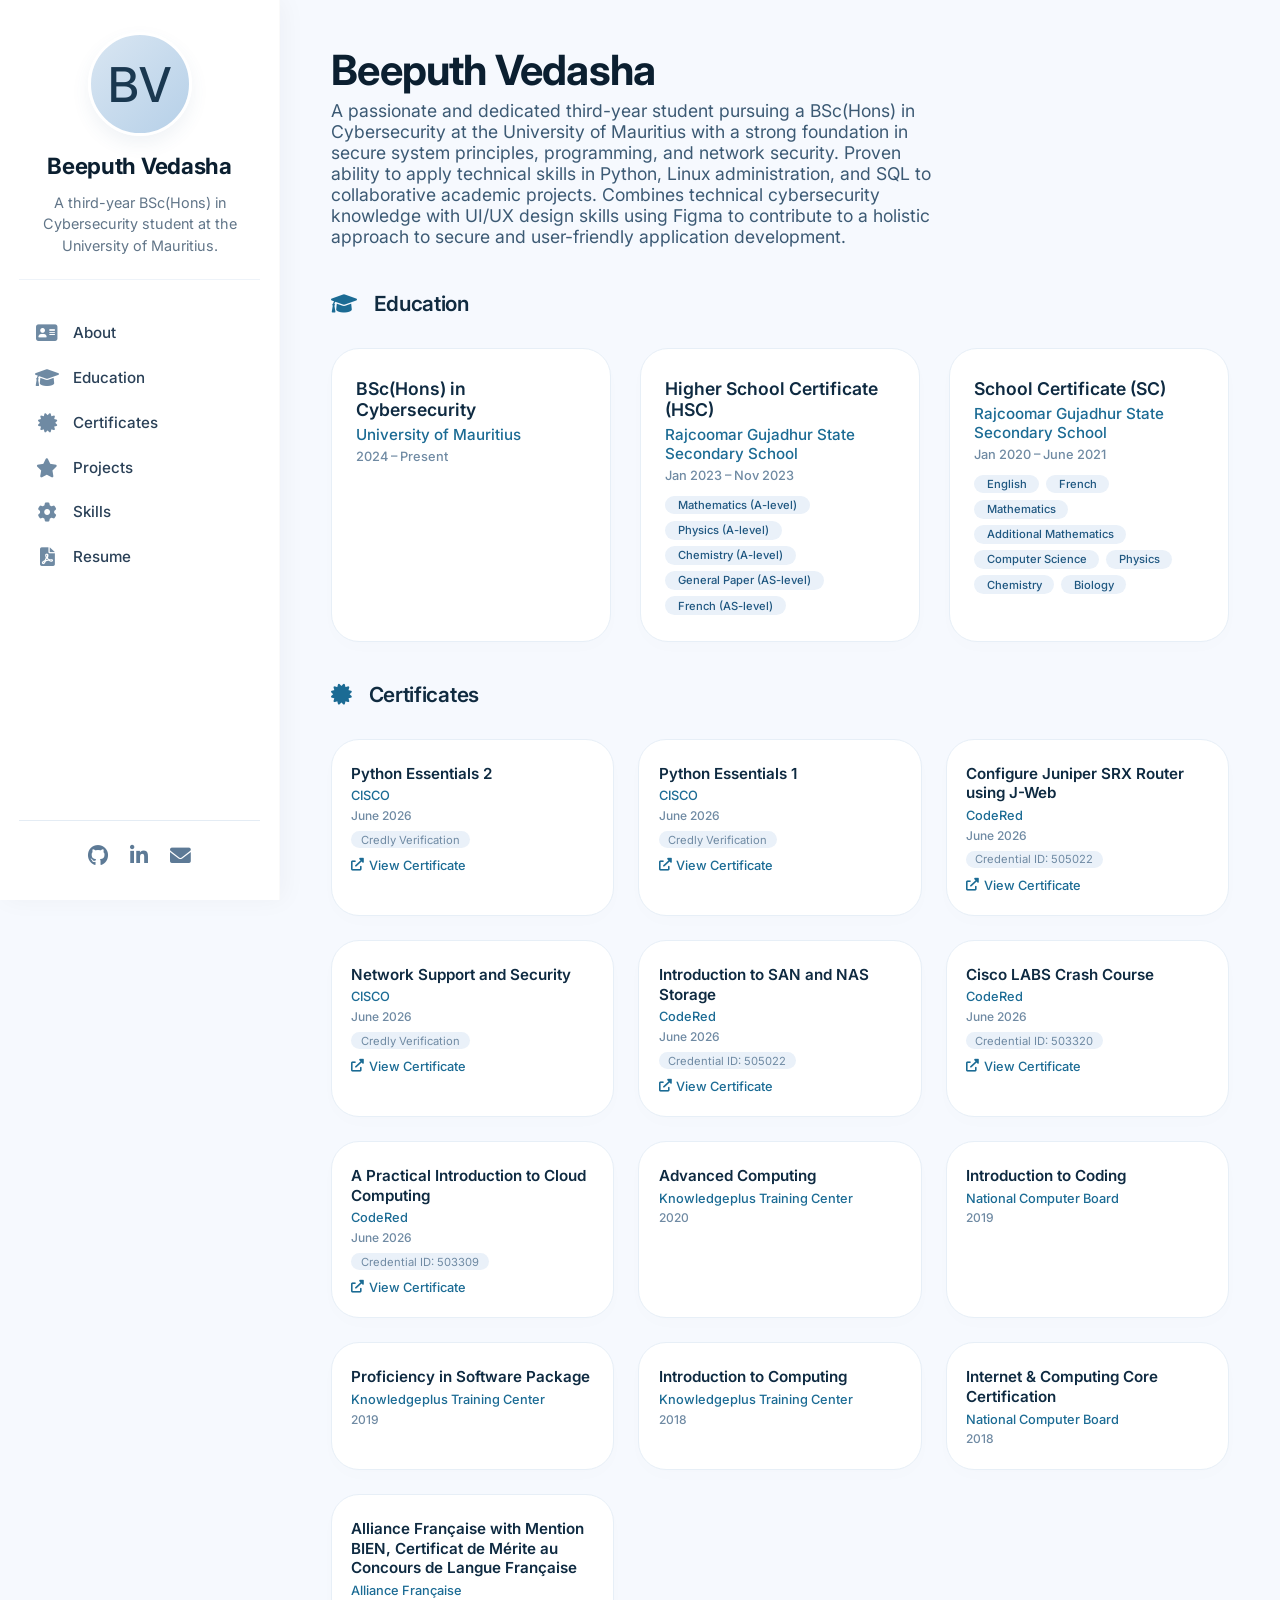
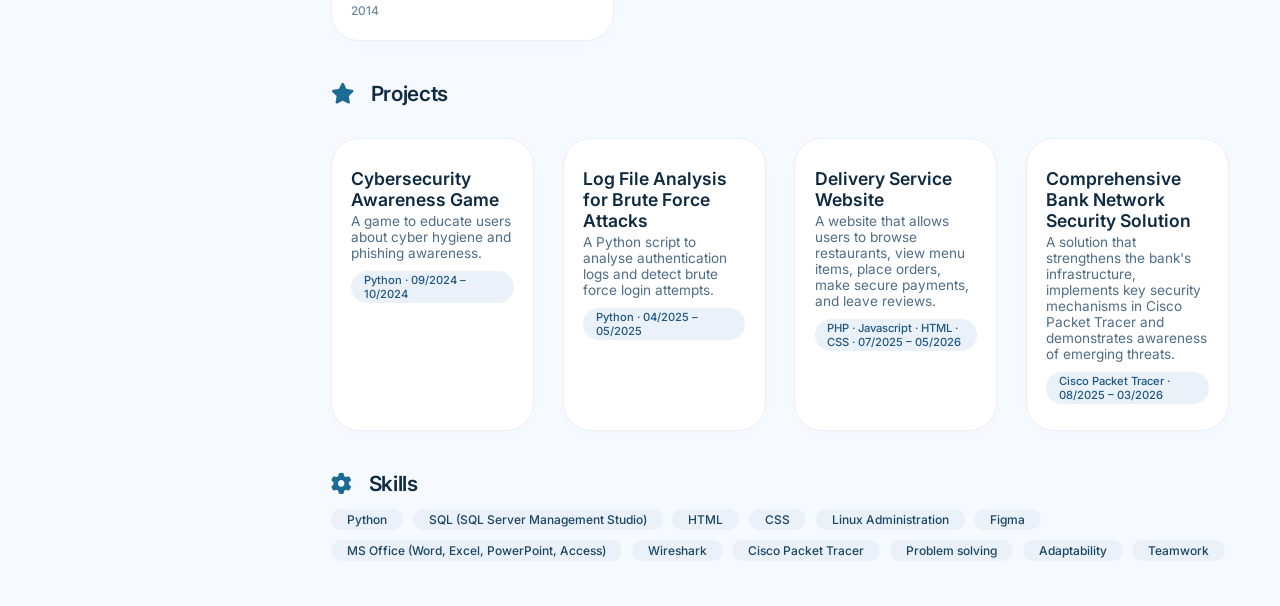
==== index.html @ 7ec46c04 "uploading files" ====
<!DOCTYPE html>
<html lang="en">
<head>
  <meta charset="UTF-8" />
  <meta name="viewport" content="width=device-width, initial-scale=1.0" />
  <title>Portfolio · Beeputh Vedasha</title>


  <link rel="stylesheet" href="https://cdnjs.cloudflare.com/ajax/libs/font-awesome/6.0.0-beta3/css/all.min.css" />


  <link rel="preconnect" href="https://fonts.googleapis.com" />
  <link rel="preconnect" href="https://fonts.gstatic.com" crossorigin />
  <link href="https://fonts.googleapis.com/css2?family=Inter:opsz,wght@14..32,400;14..32,500;14..32,600;14..32,700&display=swap" rel="stylesheet" />

  <link rel="stylesheet" href="style.css" />
</head>
<body>


  <aside class="sidebar" role="navigation" aria-label="Portfolio navigation">
    <div class="profile">
      <div class="avatar">BV</div>
      <h2>Beeputh Vedasha</h2>
      <p class="bio">
        A third-year BSc(Hons) in Cybersecurity student at the University of Mauritius.
      </p>
    </div>

    <nav class="sidebar-nav">
      <a href="#about-section"><i class="fas fa-address-card"></i><span>About</span></a>
      <a href="#education-section"><i class="fas fa-graduation-cap"></i><span>Education</span></a>
      <a href="#certificates-section"><i class="fas fa-certificate"></i><span>Certificates</span></a>
      <a href="#projects-section"><i class="fas fa-star"></i><span>Projects</span></a>
      <a href="#skills-section"><i class="fas fa-cog"></i><span>Skills</span></a>
      <a href="https://drive.google.com/file/d/15mixA8l2l1FQElLU-_u4H2y-YmnuvO-x/view?usp=drive_link" target="_blank" rel="noopener noreferrer">
        <i class="fas fa-file-pdf"></i><span>Resume</span>
      </a>
    </nav>

    <div class="sidebar-social">
      <a href="https://github.com/Vedasha2811" aria-label="GitHub" target="_blank" rel="noopener noreferrer"><i class="fab fa-github"></i></a>
      <a href="https://www.linkedin.com/in/vedasha-beeputh-0332752b6/" aria-label="LinkedIn" target="_blank" rel="noopener noreferrer"><i class="fab fa-linkedin-in"></i></a>
      <a href="mailto:beeputhvedasha@gmail.com" aria-label="Email"><i class="fas fa-envelope"></i></a>
    </div>
  </aside>


  <main class="main-content">


    <section id="about-section" class="hero">
      <h1>Beeputh Vedasha</h1>
      <p>
        A passionate and dedicated third-year student pursuing a
        BSc(Hons) in Cybersecurity at the University of Mauritius with
        a strong foundation in secure system principles, programming, and network security. Proven ability
        to apply technical skills in Python, Linux administration, and SQL to collaborative academic
        projects. Combines technical cybersecurity knowledge with UI/UX design skills using Figma to
        contribute to a holistic approach to secure and user-friendly application development.
      </p>
    </section>


    <section id="education-section">
      <div class="section-title">
        <i class="fas fa-graduation-cap" style="margin-right: 12px; color: #1b6b94;"></i> Education
      </div>
      <div class="education-grid">
        <div class="education-card">
          <h4>BSc(Hons) in Cybersecurity</h4>
          <div class="institution">University of Mauritius</div>
          <div class="date">2024 – Present</div>
        </div>

        <div class="education-card">
          <h4>Higher School Certificate (HSC)</h4>
          <div class="institution">Rajcoomar Gujadhur State Secondary School</div>
          <div class="date">Jan 2023 – Nov 2023</div>
          <div class="courses">
            <span>Mathematics (A-level)</span>
            <span>Physics (A-level)</span>
            <span>Chemistry (A-level)</span>
            <span>General Paper (AS-level)</span>
            <span>French (AS-level)</span>
          </div>
        </div>

        <div class="education-card">
          <h4>School Certificate (SC)</h4>
          <div class="institution">Rajcoomar Gujadhur State Secondary School</div>
          <div class="date">Jan 2020 – June 2021</div>
          <div class="courses">
            <span>English</span>
            <span>French</span>
            <span>Mathematics</span>
            <span>Additional Mathematics</span>
            <span>Computer Science</span>
            <span>Physics</span>
            <span>Chemistry</span>
            <span>Biology</span>
          </div>
        </div>
      </div>
    </section>


    <section id="certificates-section">
      <div class="section-title">
        <i class="fas fa-certificate" style="margin-right: 12px; color: #1b6b94;"></i> Certificates
      </div>
      <div class="certificate-grid">

        <div class="certificate-card">
          <h4>Python Essentials 2</h4>
          <div class="cert-issuer">CISCO</div>
          <div class="cert-date">June 2026</div>
          <div class="cert-credential">Credly Verification</div>
          <a href="https://www.credly.com/badges/67d11877-f159-413e-95fd-c971236420b4" class="cert-link" target="_blank" rel="noopener noreferrer">
            <i class="fas fa-external-link-alt"></i> View Certificate
          </a>
        </div>

        <div class="certificate-card">
          <h4>Python Essentials 1</h4>
          <div class="cert-issuer">CISCO</div>
          <div class="cert-date">June 2026</div>
          <div class="cert-credential">Credly Verification</div>
          <a href="https://www.credly.com/badges/a01f086c-1bb4-4668-9597-c2681fcb7a0a" class="cert-link" target="_blank" rel="noopener noreferrer">
            <i class="fas fa-external-link-alt"></i> View Certificate
          </a>
        </div>

        <div class="certificate-card">
          <h4>Configure Juniper SRX Router using J-Web</h4>
          <div class="cert-issuer">CodeRed</div>
          <div class="cert-date">June 2026</div>
          <div class="cert-credential">Credential ID: 505022</div>
          <a href="https://learn.eccouncil.org/certificate/0d57c706-92ec-4387-8fa4-b27eb9b88b40?logged=true" class="cert-link" target="_blank" rel="noopener noreferrer">
            <i class="fas fa-external-link-alt"></i> View Certificate
          </a>
        </div>

        <div class="certificate-card">
          <h4>Network Support and Security</h4>
          <div class="cert-issuer">CISCO</div>
          <div class="cert-date">June 2026</div>
          <div class="cert-credential">Credly Verification</div>
          <a href="https://www.credly.com/badges/64e0c3eb-bdb8-4749-a0f4-accc94018833/public_url" class="cert-link" target="_blank" rel="noopener noreferrer">
            <i class="fas fa-external-link-alt"></i> View Certificate
          </a>
        </div>

        <div class="certificate-card">
          <h4>Introduction to SAN and NAS Storage</h4>
          <div class="cert-issuer">CodeRed</div>
          <div class="cert-date">June 2026</div>
          <div class="cert-credential">Credential ID: 505022</div>
          <a href="https://learn.eccouncil.org/certificate/dd4d60ae-2b53-4493-99fa-673f65cef7e7?logged=true" class="cert-link" target="_blank" rel="noopener noreferrer">
            <i class="fas fa-external-link-alt"></i> View Certificate
          </a>
        </div>

        <div class="certificate-card">
          <h4>Cisco LABS Crash Course</h4>
          <div class="cert-issuer">CodeRed</div>
          <div class="cert-date">June 2026</div>
          <div class="cert-credential">Credential ID: 503320</div>
          <a href="https://learn.eccouncil.org/certificate/50729bfb-3fbb-4c5d-a6d1-99b0f15ec5b5?logged=true" class="cert-link" target="_blank" rel="noopener noreferrer">
            <i class="fas fa-external-link-alt"></i> View Certificate
          </a>
        </div>

        <div class="certificate-card">
          <h4>A Practical Introduction to Cloud Computing</h4>
          <div class="cert-issuer">CodeRed</div>
          <div class="cert-date">June 2026</div>
          <div class="cert-credential">Credential ID: 503309</div>
          <a href="https://learn.eccouncil.org/certificate/7cff60cc-db0a-4b84-85a5-2f3bc6825c80?logged=true" class="cert-link" target="_blank" rel="noopener noreferrer">
            <i class="fas fa-external-link-alt"></i> View Certificate
          </a>
        </div>

        <div class="certificate-card">
          <h4>Advanced Computing</h4>
          <div class="cert-issuer">Knowledgeplus Training Center</div>
          <div class="cert-date">2020</div>
        </div>

        <div class="certificate-card">
          <h4>Introduction to Coding</h4>
          <div class="cert-issuer">National Computer Board</div>
          <div class="cert-date">2019</div>
        </div>

        <div class="certificate-card">
          <h4>Proficiency in Software Package</h4>
          <div class="cert-issuer">Knowledgeplus Training Center</div>
          <div class="cert-date">2019</div>
        </div>

        <div class="certificate-card">
          <h4>Introduction to Computing</h4>
          <div class="cert-issuer">Knowledgeplus Training Center</div>
          <div class="cert-date">2018</div>
        </div>

        <div class="certificate-card">
          <h4>Internet &amp; Computing Core Certification</h4>
          <div class="cert-issuer">National Computer Board</div>
          <div class="cert-date">2018</div>
        </div>

        <div class="certificate-card">
          <h4>Alliance Française with Mention BIEN, Certificat de Mérite au Concours de Langue Française</h4>
          <div class="cert-issuer">Alliance Française</div>
          <div class="cert-date">2014</div>
        </div>
      </div>
    </section>


    <section id="projects-section">
      <div class="section-title">
        <i class="fas fa-star" style="margin-right: 12px; color: #1b6b94;"></i> Projects
      </div>
      <div class="project-grid">
        <div class="project-card">
          <h4>Cybersecurity Awareness Game</h4>
          <p>A game to educate users about cyber hygiene and phishing awareness.</p>
          <div class="tag">Python · 09/2024 – 10/2024</div>
        </div>

        <div class="project-card">
          <h4>Log File Analysis for Brute Force Attacks</h4>
          <p>A Python script to analyse authentication logs and detect brute force login attempts.</p>
          <div class="tag">Python · 04/2025 – 05/2025</div>
        </div>

        <div class="project-card">
          <h4>Delivery Service Website</h4>
          <p>A website that allows users to browse restaurants, view menu items, place orders, make secure payments, and leave reviews.</p>
          <div class="tag">PHP · Javascript · HTML · CSS · 07/2025 – 05/2026</div>
        </div>

        <div class="project-card">
          <h4>Comprehensive Bank Network Security Solution</h4>
          <p>A solution that strengthens the bank's infrastructure, implements key security mechanisms in Cisco Packet Tracer and demonstrates awareness of emerging threats.</p>
          <div class="tag">Cisco Packet Tracer · 08/2025 – 03/2026</div>
        </div>
      </div>
    </section>


    <section id="skills-section">
      <div class="section-title">
        <i class="fas fa-cog" style="margin-right: 12px; color: #1b6b94;"></i> Skills
      </div>
      <div class="skill-badge">
        <span>Python</span>
        <span>SQL (SQL Server Management Studio)</span>
        <span>HTML</span>
        <span>CSS</span>
        <span>Linux Administration</span>
        <span>Figma</span>
        <span>MS Office (Word, Excel, PowerPoint, Access)</span>
        <span>Wireshark</span>
        <span>Cisco Packet Tracer</span>
        <span>Problem solving</span>
        <span>Adaptability</span>
        <span>Teamwork</span>
      </div>
    </section>

  </main>
</body>
</html>
---- style.css ----
* {
  margin: 0;
  padding: 0;
  box-sizing: border-box;
}

body {
  font-family: 'Inter', system-ui, -apple-system, sans-serif;
  background: #f6f9fe;
  display: flex;
  min-height: 100vh;
  color: #1f2a3e;
}


.sidebar {
  width: 280px;
  background: #ffffff;
  backdrop-filter: blur(2px);
  box-shadow: 4px 0 24px rgba(0, 20, 40, 0.04);
  display: flex;
  flex-direction: column;
  padding: 2rem 1.2rem 1.8rem;
  position: sticky;
  top: 0;
  height: 100vh;
  overflow-y: auto;
  border-right: 1px solid rgba(0, 0, 0, 0.02);
  flex-shrink: 0;
  transition: width 0.2s;
}

.sidebar::-webkit-scrollbar {
  width: 3px;
}
.sidebar::-webkit-scrollbar-track {
  background: transparent;
}
.sidebar::-webkit-scrollbar-thumb {
  background: #c2d6e8;
  border-radius: 20px;
}


.profile {
  text-align: center;
  margin-bottom: 2rem;
  padding-bottom: 1.4rem;
  border-bottom: 1px solid #eef3f9;
}

.avatar {
  width: 104px;
  height: 104px;
  margin: 0 auto 1rem;
  background: linear-gradient(135deg, #d9e6f2, #b6d0e8);
  border-radius: 60px;
  display: flex;
  align-items: center;
  justify-content: center;
  font-size: 3rem;
  font-weight: 500;
  color: #1a3850;
  box-shadow: 0 8px 18px rgba(60, 100, 140, 0.08);
  border: 3px solid white;
}

.profile h2 {
  font-size: 1.4rem;
  font-weight: 700;
  letter-spacing: -0.3px;
  color: #0b1f30;
}

.profile .bio {
  font-size: 0.9rem;
  color: #3a536b;
  margin-top: 0.8rem;
  line-height: 1.5;
  opacity: 0.8;
}


.sidebar-nav {
  display: flex;
  flex-direction: column;
  gap: 0.2rem;
  flex: 1;
}

.sidebar-nav a {
  display: flex;
  align-items: center;
  gap: 14px;
  padding: 0.7rem 1rem;
  border-radius: 16px;
  text-decoration: none;
  color: #2a4057;
  font-weight: 500;
  font-size: 0.95rem;
  transition: all 0.12s ease;
  background: transparent;
  cursor: pointer;
}

.sidebar-nav a i {
  width: 24px;
  font-size: 1.2rem;
  color: #6f8aa3;
  text-align: center;
  transition: color 0.15s;
}

.sidebar-nav a:hover {
  background: #f0f5fc;
  color: #0e2940;
}
.sidebar-nav a:hover i {
  color: #1f6390;
}

.sidebar-nav a.active {
  background: #e6eff8;
  color: #0a253b;
  font-weight: 600;
  box-shadow: inset 0 0 0 1px rgba(40, 100, 160, 0.08);
}
.sidebar-nav a.active i {
  color: #1e6b94;
}


.sidebar-social {
  display: flex;
  justify-content: center;
  gap: 1rem;
  margin-top: 1.2rem;
  padding-top: 1.2rem;
  border-top: 1px solid #e4ecf4;
}

.sidebar-social a {
  color: #5d7a96;
  font-size: 1.3rem;
  transition: all 0.1s;
  padding: 0.2rem 0.2rem;
}
.sidebar-social a:hover {
  color: #134b6b;
  transform: translateY(-1px);
}


.main-content {
  flex: 1;
  padding: 2.8rem 3.2rem;
  background: #f6f9fe;
  max-width: 100%;
}


.hero {
  margin-bottom: 2.8rem;
}

.hero h1 {
  font-size: 2.6rem;
  font-weight: 700;
  letter-spacing: -0.8px;
  color: #0b1f30;
}

.hero p {
  font-size: 1.1rem;
  color: #3c5a74;
  margin-top: 0.3rem;
  max-width: 600px;
}


.section-title {
  font-weight: 600;
  font-size: 1.3rem;
  color: #102b40;
  margin: 2rem 0 0.8rem;
  letter-spacing: -0.3px;
}


.education-grid {
  display: grid;
  grid-template-columns: repeat(auto-fill, minmax(280px, 1fr));
  gap: 1.8rem;
  margin: 2rem 0 2.5rem;
}

.education-card {
  background: white;
  border-radius: 28px;
  padding: 1.8rem 1.5rem 1.6rem;
  box-shadow: 0 6px 18px rgba(0, 0, 0, 0.01);
  border: 1px solid #e7eff7;
  transition: 0.2s ease;
}

.education-card:hover {
  transform: translateY(-3px);
  box-shadow: 0 12px 28px rgba(0, 0, 0, 0.06);
  border-color: #c8dcee;
}

.education-card h4 {
  font-weight: 600;
  color: #0e2a41;
  font-size: 1.1rem;
  margin-bottom: 0.3rem;
}

.education-card .institution {
  font-size: 0.95rem;
  color: #1b6b94;
  font-weight: 500;
  margin-bottom: 0.3rem;
}

.education-card .date {
  font-size: 0.8rem;
  color: #6f8aa3;
  margin-bottom: 0.5rem;
  font-weight: 500;
}

.education-card .courses {
  display: flex;
  flex-wrap: wrap;
  gap: 0.4rem;
  margin-top: 0.8rem;
}

.education-card .courses span {
  background: #eaf1f9;
  padding: 0.15rem 0.8rem;
  border-radius: 40px;
  font-size: 0.7rem;
  color: #1f5780;
  font-weight: 500;
}


.certificate-grid {
  display: grid;
  grid-template-columns: repeat(auto-fill, minmax(250px, 1fr));
  gap: 1.5rem;
  margin: 2rem 0 2.5rem;
}

.certificate-card {
  background: white;
  border-radius: 28px;
  padding: 1.5rem 1.2rem 1.4rem;
  box-shadow: 0 6px 18px rgba(0, 0, 0, 0.01);
  border: 1px solid #e7eff7;
  transition: 0.2s ease;
  display: flex;
  flex-direction: column;
  gap: 0.3rem;
}

.certificate-card:hover {
  transform: translateY(-3px);
  box-shadow: 0 12px 28px rgba(0, 0, 0, 0.06);
  border-color: #c8dcee;
}

.certificate-card h4 {
  font-weight: 600;
  color: #0e2a41;
  font-size: 0.95rem;
  line-height: 1.3;
}

.certificate-card .cert-issuer {
  font-size: 0.8rem;
  color: #1b6b94;
  font-weight: 500;
}

.certificate-card .cert-date {
  font-size: 0.75rem;
  color: #6f8aa3;
  font-weight: 500;
}

.certificate-card .cert-credential {
  font-size: 0.7rem;
  color: #6f8aa3;
  background: #eaf1f9;
  padding: 0.1rem 0.6rem;
  border-radius: 40px;
  display: inline-block;
  margin-top: 0.2rem;
  align-self: flex-start;
}

.certificate-card .cert-link {
  font-size: 0.8rem;
  color: #1b6b94;
  text-decoration: none;
  font-weight: 500;
  margin-top: 0.3rem;
  display: inline-flex;
  align-items: center;
  gap: 0.3rem;
  transition: color 0.2s;
}

.certificate-card .cert-link:hover {
  color: #0e4a6b;
  text-decoration: underline;
}


.project-grid {
  display: grid;
  grid-template-columns: repeat(auto-fill, minmax(200px, 1fr));
  gap: 1.8rem;
  margin: 2rem 0 2.5rem;
}

.project-card {
  background: white;
  border-radius: 28px;
  padding: 1.8rem 1.2rem 1.6rem;
  box-shadow: 0 6px 18px rgba(0, 0, 0, 0.01);
  border: 1px solid #e7eff7;
  transition: 0.1s ease;
}

.project-card h4 {
  font-weight: 600;
  color: #0e2a41;
  font-size: 1.1rem;
}

.project-card p {
  font-size: 0.85rem;
  color: #4f6d88;
  margin-top: 0.2rem;
}

.project-card .tag {
  display: inline-block;
  background: #eaf1f9;
  font-size: 0.7rem;
  padding: 0.15rem 0.8rem;
  border-radius: 40px;
  color: #1f5780;
  margin-top: 0.6rem;
  font-weight: 500;
}


.skill-badge {
  display: flex;
  flex-wrap: wrap;
  gap: 0.6rem;
  margin-top: 0.8rem;
}

.skill-badge span {
  background: #eaf1f9;
  padding: 0.2rem 1rem;
  border-radius: 40px;
  font-size: 0.75rem;
  color: #1a4563;
  font-weight: 500;
}


html {
  scroll-behavior: smooth;
}

@media (max-width: 820px) {
  .sidebar {
    width: 76px;
    padding: 1.2rem 0.4rem;
    align-items: center;
  }

  .sidebar .profile h2,
  .sidebar .profile .bio,
  .sidebar-nav a span {
    display: none;
  }

  .sidebar .avatar {
    width: 60px;
    height: 60px;
    font-size: 1.8rem;
    margin-bottom: 0.4rem;
  }

  .sidebar-nav a {
    justify-content: center;
    padding: 0.75rem;
    border-radius: 18px;
  }

  .sidebar-nav a i {
    font-size: 1.5rem;
    margin: 0;
    width: auto;
  }

  .sidebar-social {
    gap: 0.8rem;
  }
  .sidebar-social a {
    font-size: 1.4rem;
  }

  .main-content {
    padding: 1.8rem 1.2rem;
  }
}

@media (max-width: 500px) {
  .project-grid,
  .education-grid,
  .certificate-grid {
    grid-template-columns: 1fr;
  }
  .hero h1 {
    font-size: 2rem;
  }
}
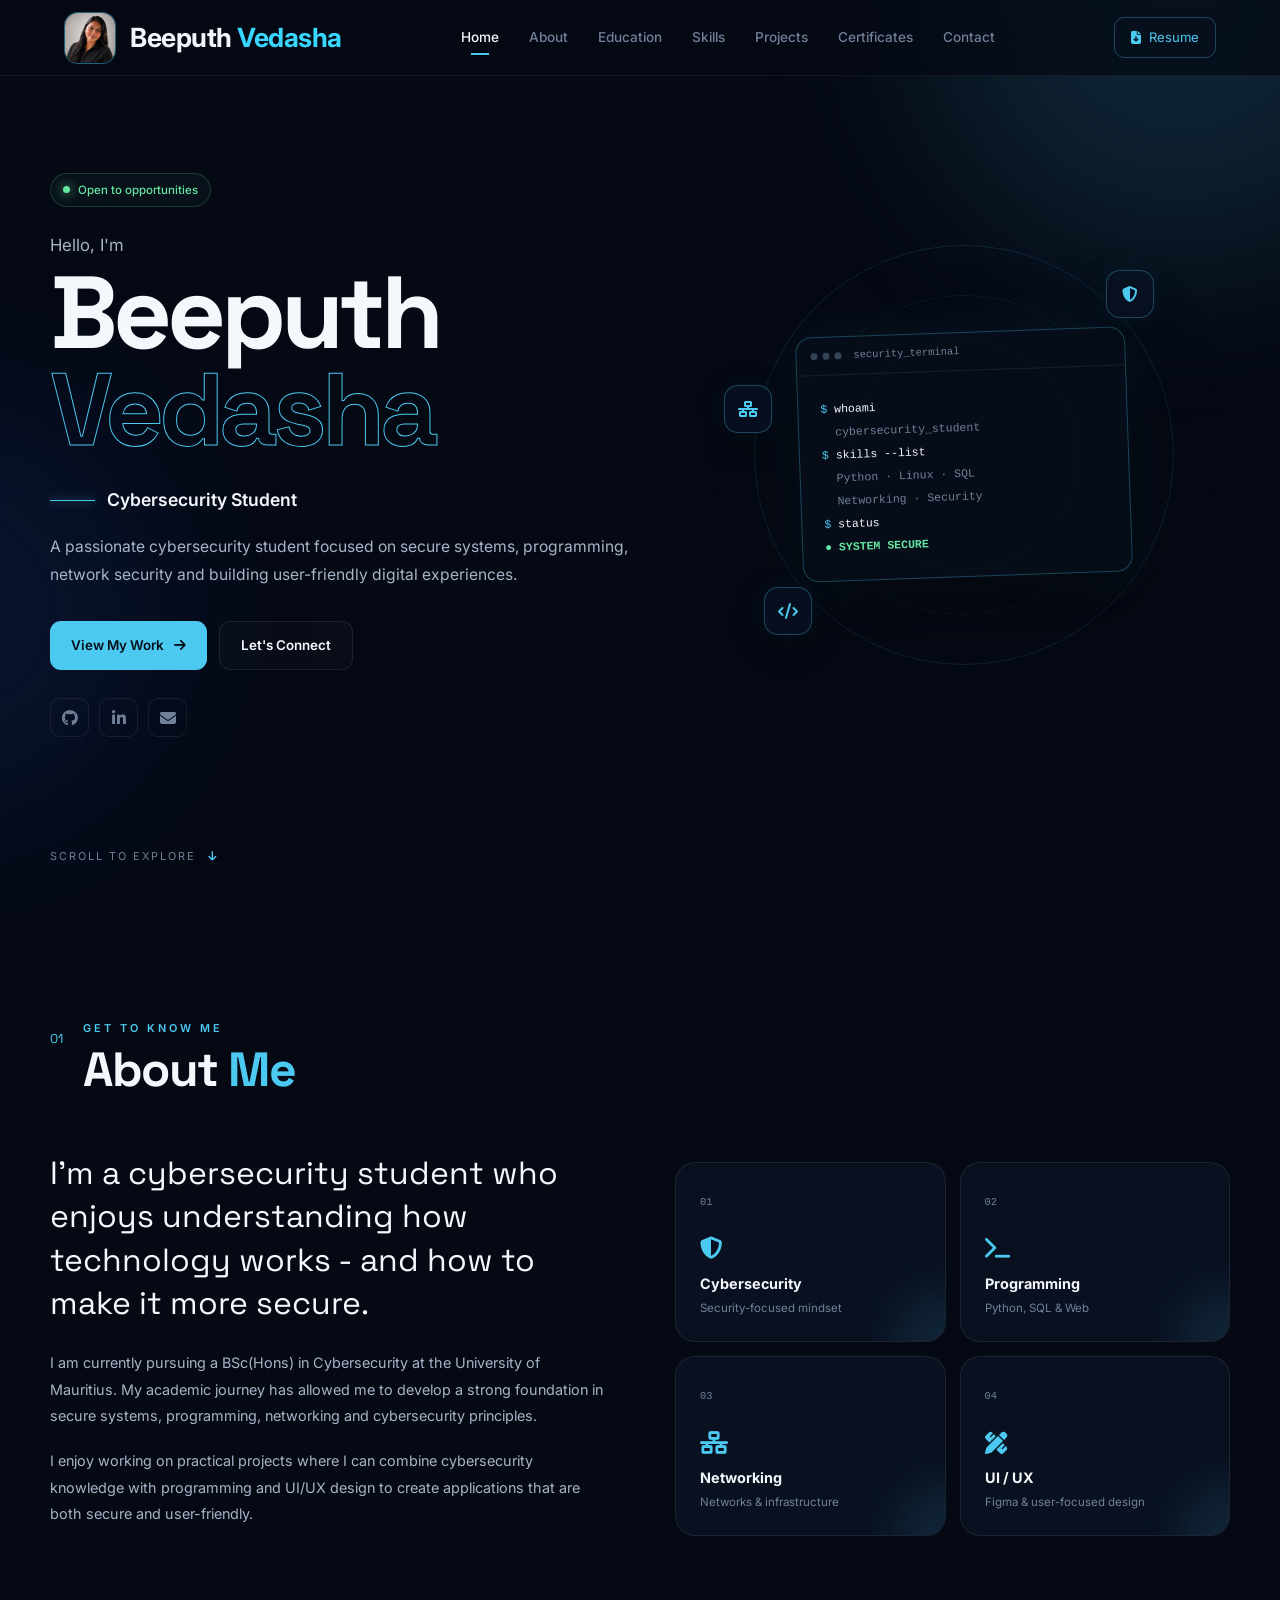
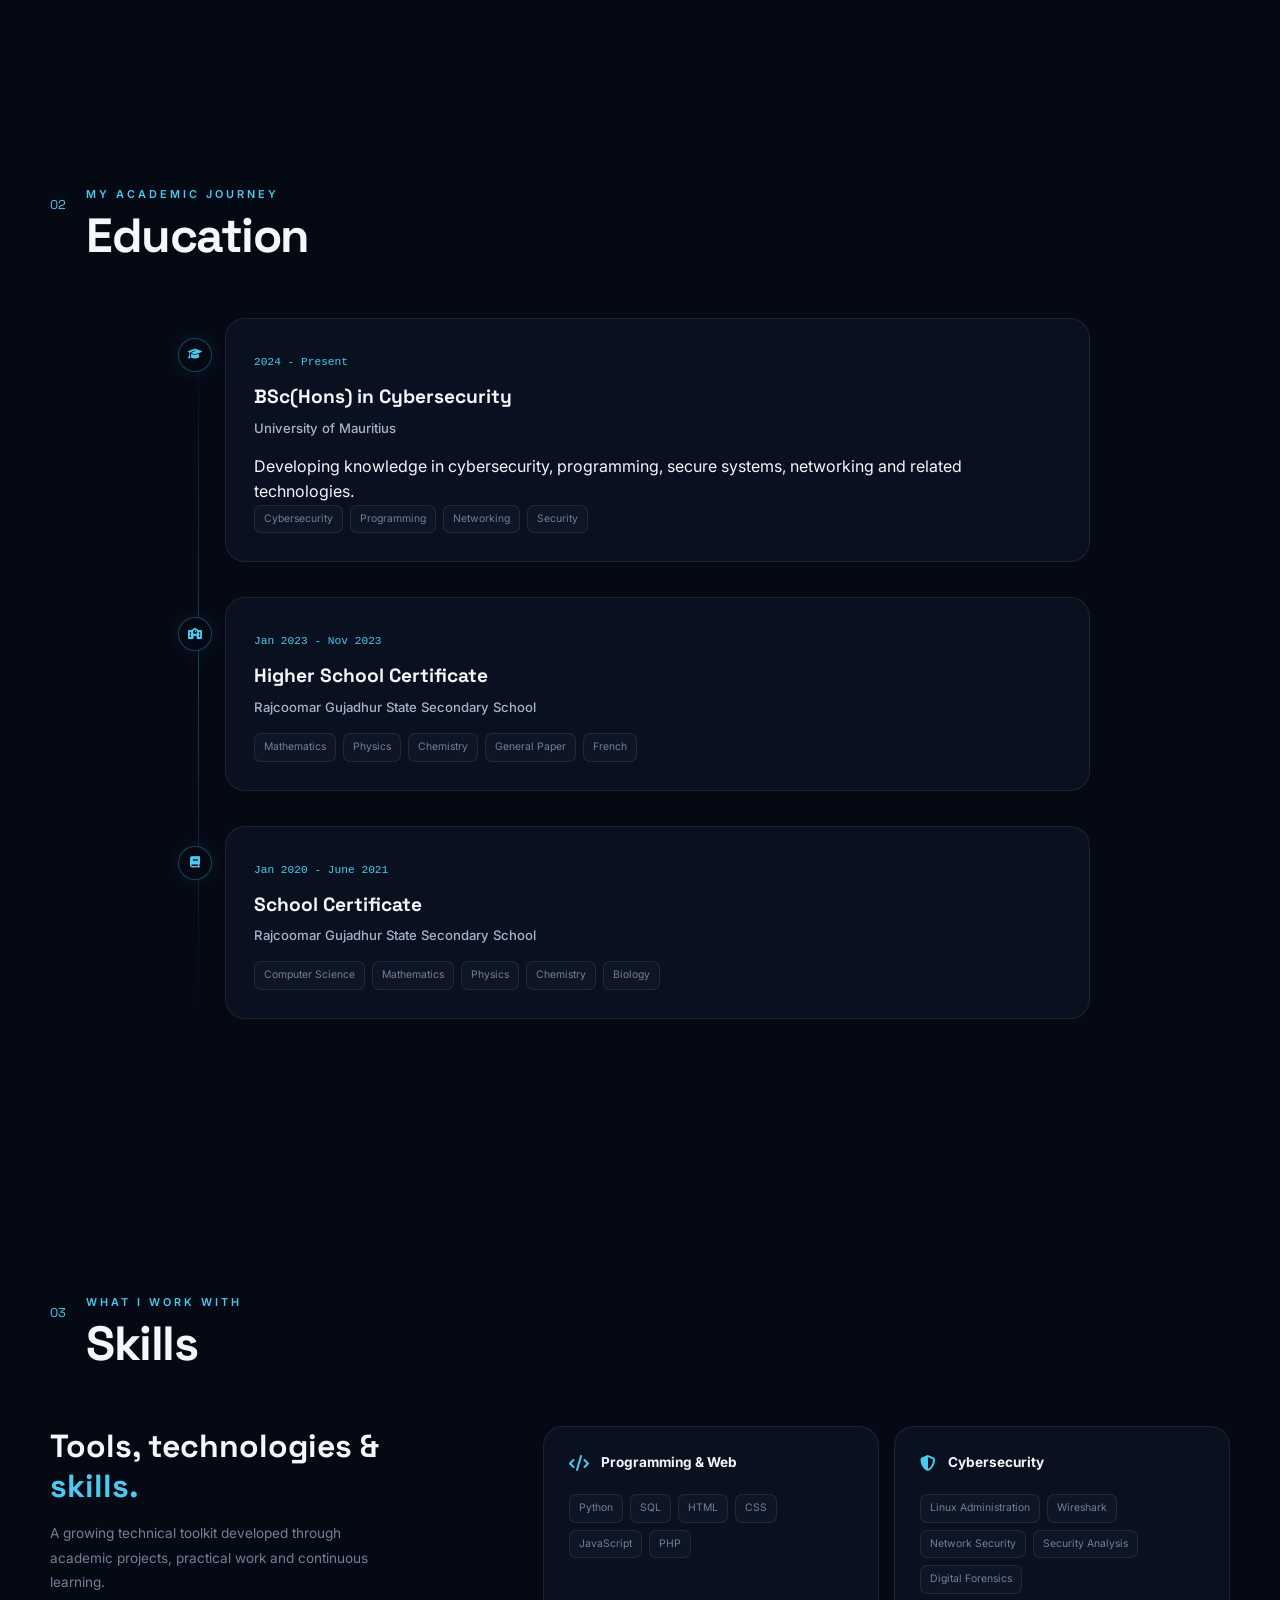
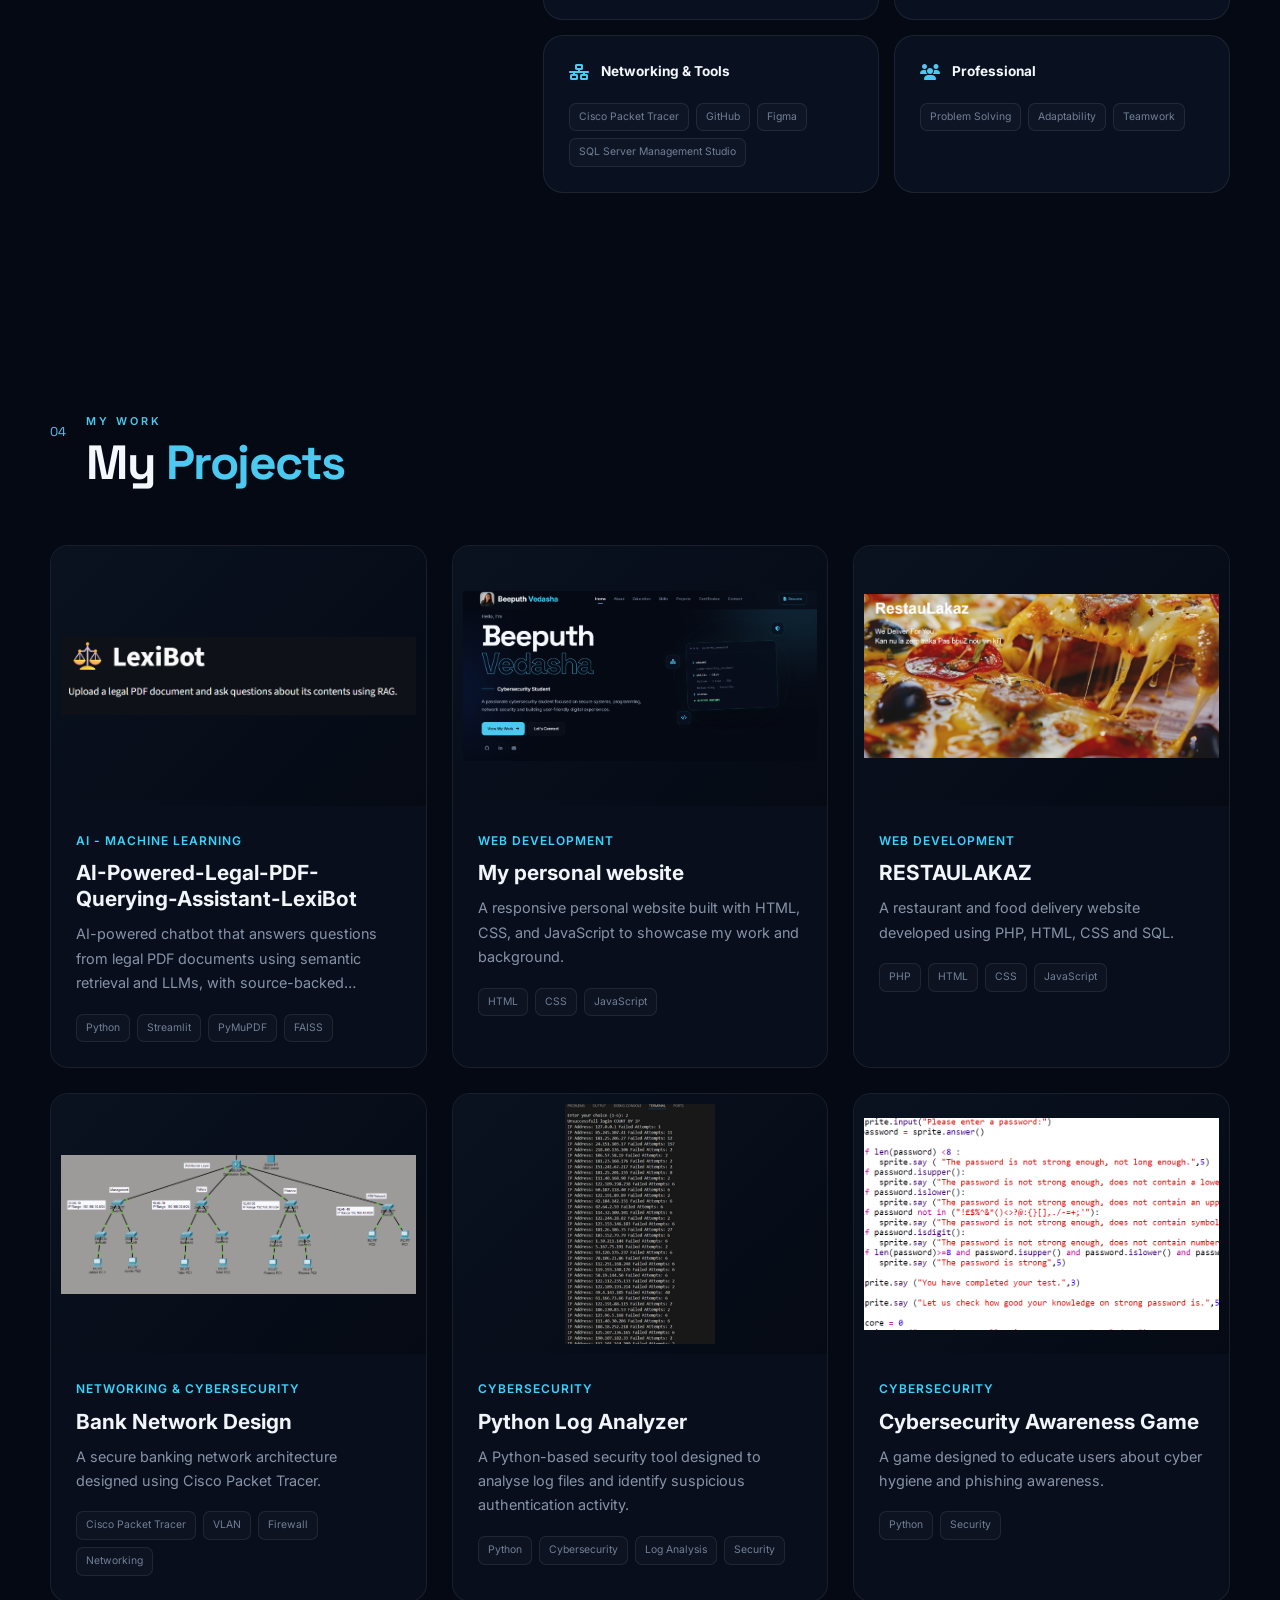
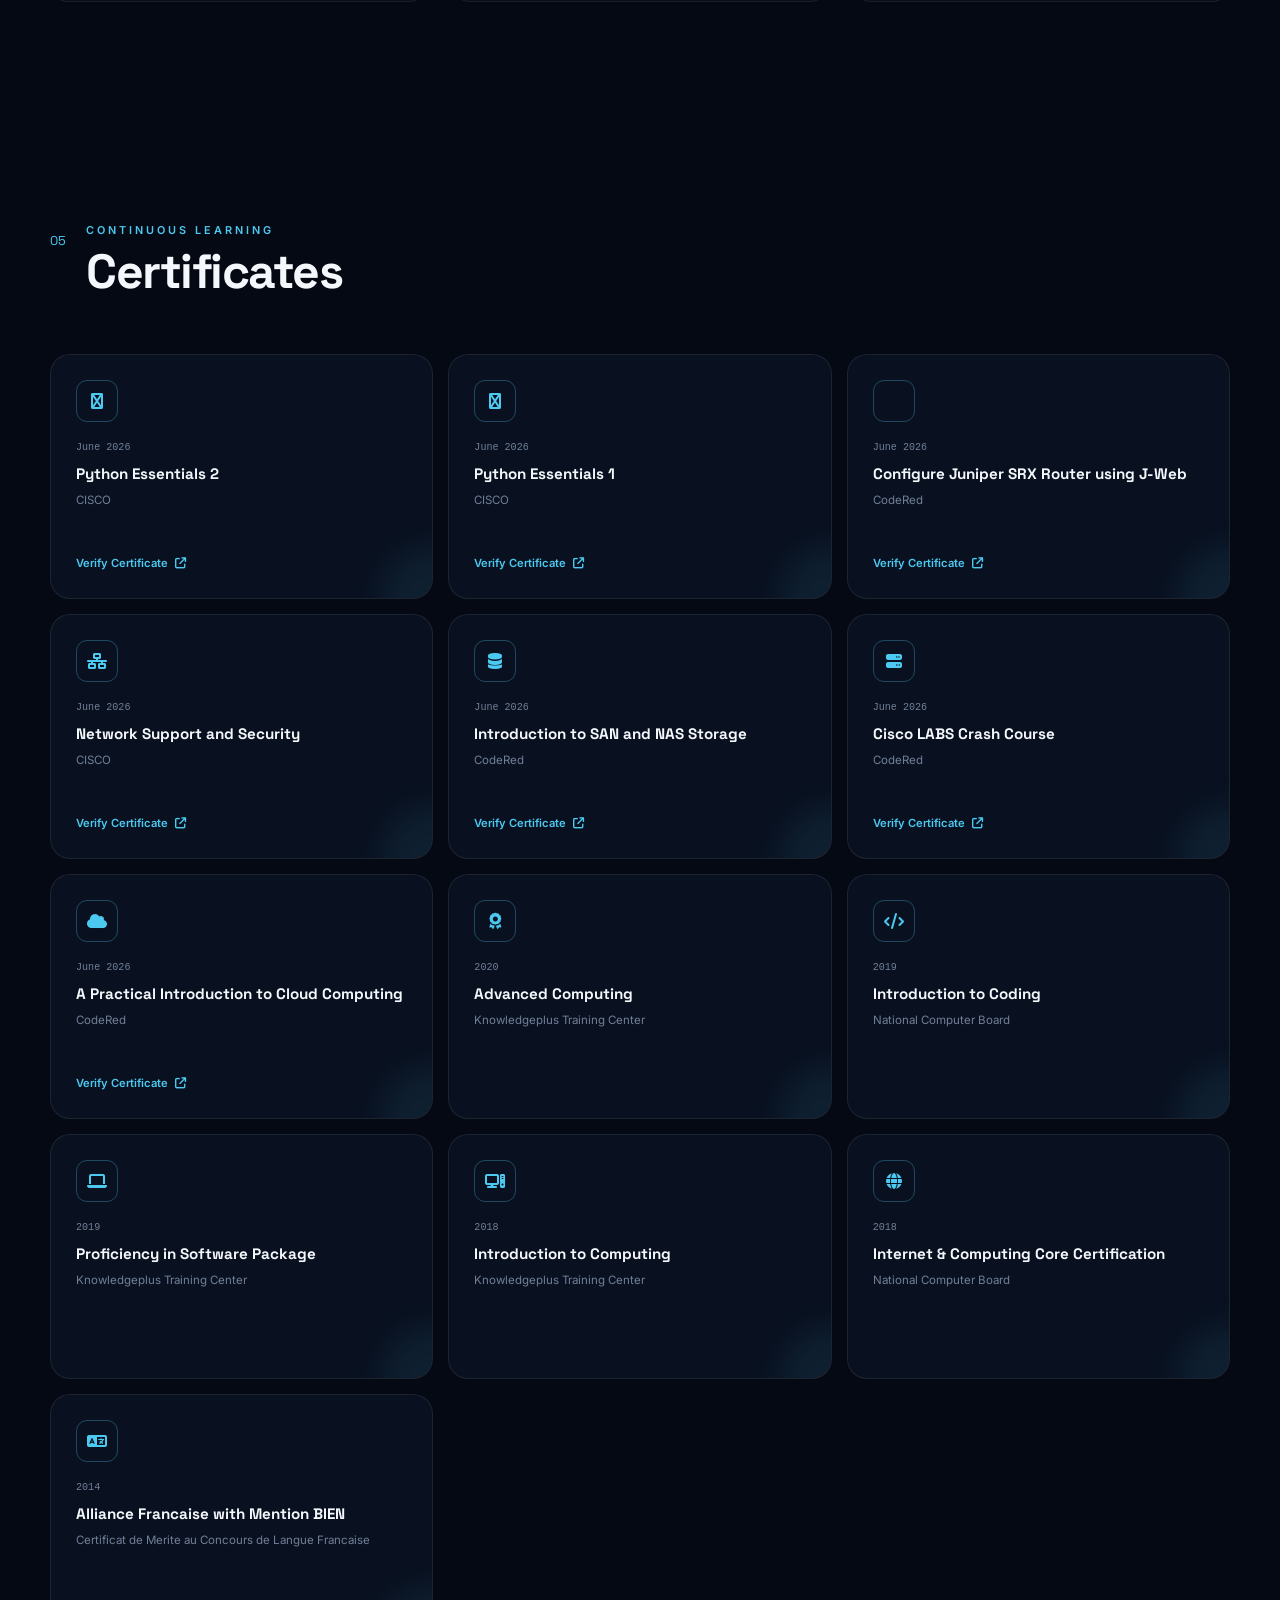
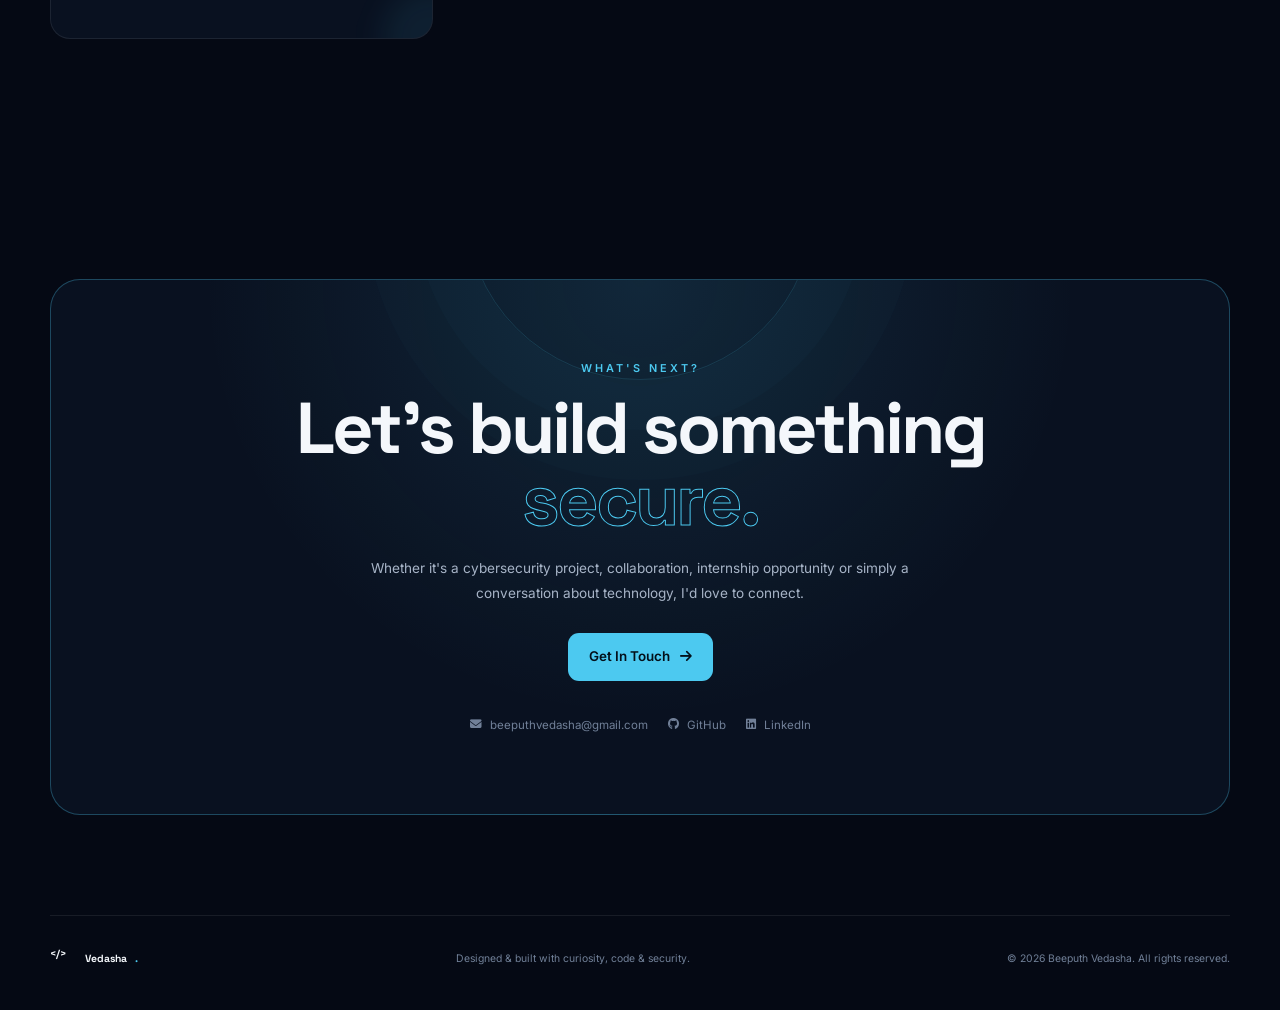
==== commit 49b28d17: "upload" ====
--- a/index.html
+++ b/index.html
@@ -1,277 +1,1509 @@
 <!DOCTYPE html>
 <html lang="en">
 <head>
-  <meta charset="UTF-8" />
-  <meta name="viewport" content="width=device-width, initial-scale=1.0" />
-  <title>Portfolio · Beeputh Vedasha</title>
-
-
-  <link rel="stylesheet" href="https://cdnjs.cloudflare.com/ajax/libs/font-awesome/6.0.0-beta3/css/all.min.css" />
-
-
-  <link rel="preconnect" href="https://fonts.googleapis.com" />
-  <link rel="preconnect" href="https://fonts.gstatic.com" crossorigin />
-  <link href="https://fonts.googleapis.com/css2?family=Inter:opsz,wght@14..32,400;14..32,500;14..32,600;14..32,700&display=swap" rel="stylesheet" />
-
-  <link rel="stylesheet" href="style.css" />
+    <meta charset="UTF-8">
+    <meta name="viewport" content="width=device-width, initial-scale=1.0">
+    <title>Vedasha Beeputh | Cybersecurity Portfolio</title>
+
+    <!-- Google Fonts -->
+    <link rel="preconnect" href="https://fonts.googleapis.com">
+    <link rel="preconnect" href="https://fonts.gstatic.com" crossorigin>
+    <link href="https://fonts.googleapis.com/css2?family=Inter:wght@400;500;600;700;800&family=Space+Grotesk:wght@400;500;600;700&display=swap" rel="stylesheet">
+
+    <!-- Font Awesome -->
+    <link rel="stylesheet" href="https://cdnjs.cloudflare.com/ajax/libs/font-awesome/6.5.2/css/all.min.css">
+
+    <!-- External CSS -->
+    <link rel="stylesheet" href="style.css">
 </head>
+
 <body>
 
-
-  <aside class="sidebar" role="navigation" aria-label="Portfolio navigation">
-    <div class="profile">
-      <div class="avatar">BV</div>
-      <h2>Beeputh Vedasha</h2>
-      <p class="bio">
-        A third-year BSc(Hons) in Cybersecurity student at the University of Mauritius.
-      </p>
+<!-- ================= PRELOADER ================= -->
+<div class="preloader" id="preloader">
+    <div class="loader">
+        <span></span>
+        <span></span>
+        <span></span>
     </div>
-
-    <nav class="sidebar-nav">
-      <a href="#about-section"><i class="fas fa-address-card"></i><span>About</span></a>
-      <a href="#education-section"><i class="fas fa-graduation-cap"></i><span>Education</span></a>
-      <a href="#certificates-section"><i class="fas fa-certificate"></i><span>Certificates</span></a>
-      <a href="#projects-section"><i class="fas fa-star"></i><span>Projects</span></a>
-      <a href="#skills-section"><i class="fas fa-cog"></i><span>Skills</span></a>
-      <a href="https://drive.google.com/file/d/15mixA8l2l1FQElLU-_u4H2y-YmnuvO-x/view?usp=drive_link" target="_blank" rel="noopener noreferrer">
-        <i class="fas fa-file-pdf"></i><span>Resume</span>
-      </a>
+</div>
+
+<!-- ================= BACKGROUND ================= -->
+<div class="background-grid"></div>
+<div class="glow glow-one"></div>
+<div class="glow glow-two"></div>
+
+<!-- ================= HEADER ================= -->
+<header class="header">
+
+    <a href="#home" class="logo" id="logoTrigger">
+
+        <div class="logo-photo">
+            <img
+                src="images/profile.jpeg"
+                alt="Beeputh Vedasha"
+                onerror="this.onerror=null;this.src='data:image/svg+xml;utf8,<svg xmlns=%22http://www.w3.org/2000/svg%22 width=%22100%22 height=%22100%22><rect width=%22100%22 height=%22100%22 fill=%22%230c1526%22/><text x=%2250%22 y=%2255%22 font-size=%2214%22 fill=%22%234cc9f0%22 text-anchor=%22middle%22>BV</text></svg>';"
+            >
+        </div>
+
+        <span class="logo-name">
+            Beeputh <span>Vedasha</span>
+        </span>
+
+    </a>
+
+    <nav class="nav" id="nav">
+
+        <a href="#home" class="nav-link active">Home</a>
+        <a href="#about" class="nav-link">About</a>
+        <a href="#education" class="nav-link">Education</a>
+        <a href="#skills" class="nav-link">Skills</a>
+        <a href="#projects" class="nav-link">Projects</a>
+        <a href="#certificates" class="nav-link">Certificates</a>
+        <a href="#contact" class="nav-link">Contact</a>
+
     </nav>
 
-    <div class="sidebar-social">
-      <a href="https://github.com/Vedasha2811" aria-label="GitHub" target="_blank" rel="noopener noreferrer"><i class="fab fa-github"></i></a>
-      <a href="https://www.linkedin.com/in/vedasha-beeputh-0332752b6/" aria-label="LinkedIn" target="_blank" rel="noopener noreferrer"><i class="fab fa-linkedin-in"></i></a>
-      <a href="mailto:beeputhvedasha@gmail.com" aria-label="Email"><i class="fas fa-envelope"></i></a>
+    <div class="header-actions">
+
+        <a
+            href="#"
+            target="_blank"
+            class="resume-btn"
+        >
+            <i class="fas fa-file-arrow-down"></i>
+            Resume
+        </a>
+
+        <button
+            class="menu-toggle"
+            id="menuToggle"
+            aria-label="Open navigation"
+        >
+            <i class="fas fa-bars"></i>
+        </button>
+
     </div>
-  </aside>
-
-
-  <main class="main-content">
-
-
-    <section id="about-section" class="hero">
-      <h1>Beeputh Vedasha</h1>
-      <p>
-        A passionate and dedicated third-year student pursuing a
-        BSc(Hons) in Cybersecurity at the University of Mauritius with
-        a strong foundation in secure system principles, programming, and network security. Proven ability
-        to apply technical skills in Python, Linux administration, and SQL to collaborative academic
-        projects. Combines technical cybersecurity knowledge with UI/UX design skills using Figma to
-        contribute to a holistic approach to secure and user-friendly application development.
-      </p>
+
+</header>
+
+
+<!-- ================= MAIN ================= -->
+<main>
+
+    <!-- ================= HERO ================= -->
+    <section class="hero section" id="home">
+
+        <div class="hero-content">
+
+            <div class="availability">
+
+                <span class="availability-dot"></span>
+
+                Open to opportunities
+
+            </div>
+
+            <p class="hero-intro">
+                Hello, I'm
+            </p>
+
+            <h1>
+                Beeputh <span>Vedasha</span>
+            </h1>
+
+            <div class="hero-role">
+
+                <span class="role-line"></span>
+
+                <span>
+                    Cybersecurity Student
+                </span>
+
+            </div>
+
+            <p class="hero-description">
+                A passionate cybersecurity student focused on secure systems,
+                programming, network security and building user-friendly
+                digital experiences.
+            </p>
+
+            <div class="hero-buttons">
+
+                <a
+                    href="#projects"
+                    class="btn btn-primary"
+                >
+                    View My Work
+                    <i class="fas fa-arrow-right"></i>
+                </a>
+
+                <a
+                    href="#contact"
+                    class="btn btn-secondary"
+                >
+                    Let's Connect
+                </a>
+
+            </div>
+
+            <div class="social-links">
+
+                <a
+                    href="#"
+                    target="_blank"
+                    aria-label="GitHub"
+                >
+                    <i class="fab fa-github"></i>
+                </a>
+
+                <a
+                    href="#"
+                    target="_blank"
+                    aria-label="LinkedIn"
+                >
+                    <i class="fab fa-linkedin-in"></i>
+                </a>
+
+                <a
+                    href="#"
+                    aria-label="Email"
+                >
+                    <i class="fas fa-envelope"></i>
+                </a>
+
+            </div>
+
+        </div>
+
+
+        <!-- GRAPHIC -->
+        <div class="hero-graphic">
+
+            <div class="graphic-ring ring-one"></div>
+            <div class="graphic-ring ring-two"></div>
+            <div class="graphic-ring ring-three"></div>
+
+            <div class="security-card">
+
+                <div class="terminal-header">
+
+                    <div class="terminal-dots">
+                        <span></span>
+                        <span></span>
+                        <span></span>
+                    </div>
+
+                    <span>
+                        security_terminal
+                    </span>
+
+                </div>
+
+                <div class="terminal-body">
+
+                    <p>
+                        <span class="terminal-green">$</span>
+                        whoami
+                    </p>
+
+                    <p class="terminal-output">
+                        cybersecurity_student
+                    </p>
+
+                    <p>
+                        <span class="terminal-green">$</span>
+                        skills --list
+                    </p>
+
+                    <p class="terminal-output">
+                        Python · Linux · SQL
+                    </p>
+
+                    <p class="terminal-output">
+                        Networking · Security
+                    </p>
+
+                    <p>
+                        <span class="terminal-green">$</span>
+                        status
+                    </p>
+
+                    <p class="terminal-success">
+                        ● SYSTEM SECURE
+                    </p>
+
+                </div>
+
+            </div>
+
+            <div class="floating-icon icon-shield">
+                <i class="fas fa-shield-halved"></i>
+            </div>
+
+            <div class="floating-icon icon-code">
+                <i class="fas fa-code"></i>
+            </div>
+
+            <div class="floating-icon icon-network">
+                <i class="fas fa-network-wired"></i>
+            </div>
+
+        </div>
+
+
+        <a
+            href="#about"
+            class="scroll-down"
+        >
+            <span>Scroll to explore</span>
+            <i class="fas fa-arrow-down"></i>
+        </a>
+
     </section>
 
 
-    <section id="education-section">
-      <div class="section-title">
-        <i class="fas fa-graduation-cap" style="margin-right: 12px; color: #1b6b94;"></i> Education
-      </div>
-      <div class="education-grid">
-        <div class="education-card">
-          <h4>BSc(Hons) in Cybersecurity</h4>
-          <div class="institution">University of Mauritius</div>
-          <div class="date">2024 – Present</div>
+    <!-- ================= ABOUT ================= -->
+    <section
+        class="section about-section"
+        id="about"
+    >
+
+        <div class="section-heading">
+
+            <span class="section-number">
+                01
+            </span>
+
+            <div>
+
+                <p class="eyebrow">
+                    Get to know me
+                </p>
+
+                <h2>
+                    About <span>Me</span>
+                </h2>
+
+            </div>
+
         </div>
 
-        <div class="education-card">
-          <h4>Higher School Certificate (HSC)</h4>
-          <div class="institution">Rajcoomar Gujadhur State Secondary School</div>
-          <div class="date">Jan 2023 – Nov 2023</div>
-          <div class="courses">
-            <span>Mathematics (A-level)</span>
-            <span>Physics (A-level)</span>
-            <span>Chemistry (A-level)</span>
-            <span>General Paper (AS-level)</span>
-            <span>French (AS-level)</span>
-          </div>
+
+        <div class="about-grid">
+
+            <div class="about-text">
+
+                <p class="large-text">
+                    I'm a cybersecurity student who enjoys understanding
+                    how technology works — and how to make it more secure.
+                </p>
+
+                <p>
+                    I am currently pursuing a BSc(Hons) in Cybersecurity at
+                    the University of Mauritius. My academic journey has
+                    allowed me to develop a strong foundation in secure
+                    systems, programming, networking and cybersecurity
+                    principles.
+                </p>
+
+                <p>
+                    I enjoy working on practical projects where I can combine
+                    cybersecurity knowledge with programming and UI/UX
+                    design to create applications that are both secure
+                    and user-friendly.
+                </p>
+
+            </div>
+
+
+            <div class="about-stats">
+
+                <div class="stat-card">
+
+                    <span class="stat-number">
+                        01
+                    </span>
+
+                    <i class="fas fa-shield-halved"></i>
+
+                    <h3>
+                        Cybersecurity
+                    </h3>
+
+                    <p>
+                        Security-focused mindset
+                    </p>
+
+                </div>
+
+
+                <div class="stat-card">
+
+                    <span class="stat-number">
+                        02
+                    </span>
+
+                    <i class="fas fa-terminal"></i>
+
+                    <h3>
+                        Programming
+                    </h3>
+
+                    <p>
+                        Python, SQL & Web
+                    </p>
+
+                </div>
+
+
+                <div class="stat-card">
+
+                    <span class="stat-number">
+                        03
+                    </span>
+
+                    <i class="fas fa-network-wired"></i>
+
+                    <h3>
+                        Networking
+                    </h3>
+
+                    <p>
+                        Networks & infrastructure
+                    </p>
+
+                </div>
+
+
+                <div class="stat-card">
+
+                    <span class="stat-number">
+                        04
+                    </span>
+
+                    <i class="fas fa-pen-ruler"></i>
+
+                    <h3>
+                        UI / UX
+                    </h3>
+
+                    <p>
+                        Figma & user-focused design
+                    </p>
+
+                </div>
+
+            </div>
+
         </div>
 
-        <div class="education-card">
-          <h4>School Certificate (SC)</h4>
-          <div class="institution">Rajcoomar Gujadhur State Secondary School</div>
-          <div class="date">Jan 2020 – June 2021</div>
-          <div class="courses">
-            <span>English</span>
-            <span>French</span>
-            <span>Mathematics</span>
-            <span>Additional Mathematics</span>
-            <span>Computer Science</span>
-            <span>Physics</span>
-            <span>Chemistry</span>
-            <span>Biology</span>
-          </div>
+    </section>
+
+
+    <!-- ================= EDUCATION ================= -->
+    <section
+        class="section"
+        id="education"
+    >
+
+        <div class="section-heading">
+
+            <span class="section-number">
+                02
+            </span>
+
+            <div>
+
+                <p class="eyebrow">
+                    My academic journey
+                </p>
+
+                <h2>
+                    Education
+                </h2>
+
+            </div>
+
         </div>
-      </div>
+
+
+        <div class="timeline">
+
+            <!-- LOADED FROM SCRIPT -->
+
+        </div>
+
     </section>
 
 
-    <section id="certificates-section">
-      <div class="section-title">
-        <i class="fas fa-certificate" style="margin-right: 12px; color: #1b6b94;"></i> Certificates
-      </div>
-      <div class="certificate-grid">
-
-        <div class="certificate-card">
-          <h4>Python Essentials 2</h4>
-          <div class="cert-issuer">CISCO</div>
-          <div class="cert-date">June 2026</div>
-          <div class="cert-credential">Credly Verification</div>
-          <a href="https://www.credly.com/badges/67d11877-f159-413e-95fd-c971236420b4" class="cert-link" target="_blank" rel="noopener noreferrer">
-            <i class="fas fa-external-link-alt"></i> View Certificate
-          </a>
+    <!-- ================= SKILLS ================= -->
+    <section
+        class="section skills-section"
+        id="skills"
+    >
+
+        <div class="section-heading">
+
+            <span class="section-number">
+                03
+            </span>
+
+            <div>
+
+                <p class="eyebrow">
+                    What I work with
+                </p>
+
+                <h2>
+                    Skills
+                </h2>
+
+            </div>
+
         </div>
 
-        <div class="certificate-card">
-          <h4>Python Essentials 1</h4>
-          <div class="cert-issuer">CISCO</div>
-          <div class="cert-date">June 2026</div>
-          <div class="cert-credential">Credly Verification</div>
-          <a href="https://www.credly.com/badges/a01f086c-1bb4-4668-9597-c2681fcb7a0a" class="cert-link" target="_blank" rel="noopener noreferrer">
-            <i class="fas fa-external-link-alt"></i> View Certificate
-          </a>
+
+        <div class="skills-layout">
+
+            <div class="skills-intro">
+
+                <h3>
+                    Tools, technologies & <span>skills.</span>
+                </h3>
+
+                <p>
+                    A growing technical toolkit developed through
+                    academic projects, practical work and continuous learning.
+                </p>
+
+            </div>
+
+
+            <div class="skills-container">
+
+                <!-- LOADED FROM SCRIPT -->
+
+            </div>
+
         </div>
 
-        <div class="certificate-card">
-          <h4>Configure Juniper SRX Router using J-Web</h4>
-          <div class="cert-issuer">CodeRed</div>
-          <div class="cert-date">June 2026</div>
-          <div class="cert-credential">Credential ID: 505022</div>
-          <a href="https://learn.eccouncil.org/certificate/0d57c706-92ec-4387-8fa4-b27eb9b88b40?logged=true" class="cert-link" target="_blank" rel="noopener noreferrer">
-            <i class="fas fa-external-link-alt"></i> View Certificate
-          </a>
+    </section>
+
+
+    <!-- ================= PROJECTS ================= -->
+    <section
+        id="projects"
+        class="projects-section section"
+    >
+
+        <div class="section-heading">
+
+            <span class="section-number">
+                04
+            </span>
+
+            <div>
+
+                <p class="eyebrow">
+                    My work
+                </p>
+
+                <h2>
+                    My <span>Projects</span>
+                </h2>
+
+            </div>
+
         </div>
 
-        <div class="certificate-card">
-          <h4>Network Support and Security</h4>
-          <div class="cert-issuer">CISCO</div>
-          <div class="cert-date">June 2026</div>
-          <div class="cert-credential">Credly Verification</div>
-          <a href="https://www.credly.com/badges/64e0c3eb-bdb8-4749-a0f4-accc94018833/public_url" class="cert-link" target="_blank" rel="noopener noreferrer">
-            <i class="fas fa-external-link-alt"></i> View Certificate
-          </a>
+
+        <div class="projects-grid">
+
+            <!-- LOADED FROM SCRIPT -->
+
         </div>
 
-        <div class="certificate-card">
-          <h4>Introduction to SAN and NAS Storage</h4>
-          <div class="cert-issuer">CodeRed</div>
-          <div class="cert-date">June 2026</div>
-          <div class="cert-credential">Credential ID: 505022</div>
-          <a href="https://learn.eccouncil.org/certificate/dd4d60ae-2b53-4493-99fa-673f65cef7e7?logged=true" class="cert-link" target="_blank" rel="noopener noreferrer">
-            <i class="fas fa-external-link-alt"></i> View Certificate
-          </a>
+    </section>
+
+
+    <!-- ================= CERTIFICATES ================= -->
+    <section
+        class="section certificates-section"
+        id="certificates"
+    >
+
+        <div class="section-heading">
+
+            <span class="section-number">
+                05
+            </span>
+
+            <div>
+
+                <p class="eyebrow">
+                    Continuous learning
+                </p>
+
+                <h2>
+                    Certificates
+                </h2>
+
+            </div>
+
         </div>
 
-        <div class="certificate-card">
-          <h4>Cisco LABS Crash Course</h4>
-          <div class="cert-issuer">CodeRed</div>
-          <div class="cert-date">June 2026</div>
-          <div class="cert-credential">Credential ID: 503320</div>
-          <a href="https://learn.eccouncil.org/certificate/50729bfb-3fbb-4c5d-a6d1-99b0f15ec5b5?logged=true" class="cert-link" target="_blank" rel="noopener noreferrer">
-            <i class="fas fa-external-link-alt"></i> View Certificate
-          </a>
+
+        <div class="certificate-grid">
+
+            <!-- LOADED FROM SCRIPT -->
+
         </div>
 
-        <div class="certificate-card">
-          <h4>A Practical Introduction to Cloud Computing</h4>
-          <div class="cert-issuer">CodeRed</div>
-          <div class="cert-date">June 2026</div>
-          <div class="cert-credential">Credential ID: 503309</div>
-          <a href="https://learn.eccouncil.org/certificate/7cff60cc-db0a-4b84-85a5-2f3bc6825c80?logged=true" class="cert-link" target="_blank" rel="noopener noreferrer">
-            <i class="fas fa-external-link-alt"></i> View Certificate
-          </a>
+    </section>
+
+
+    <!-- ================= CONTACT ================= -->
+    <section
+        class="section contact-section"
+        id="contact"
+    >
+
+        <div class="contact-box">
+
+            <div class="contact-decoration"></div>
+
+            <p class="eyebrow">
+                What's next?
+            </p>
+
+            <h2>
+                Let's build something<br>
+                <span>secure.</span>
+            </h2>
+
+            <p>
+                Whether it's a cybersecurity project, collaboration,
+                internship opportunity or simply a conversation about
+                technology, I'd love to connect.
+            </p>
+
+            <a
+                href="#"
+                class="btn btn-primary"
+                id="contactEmailButton"
+            >
+                Get In Touch
+                <i class="fas fa-arrow-right"></i>
+            </a>
+
+
+            <div class="contact-links">
+
+                <a
+                    href="#"
+                    id="contactEmail"
+                >
+                    <i class="fas fa-envelope"></i>
+                    <span>beeputhvedasha@gmail.com</span>
+                </a>
+
+                <a
+                    href="#"
+                    id="contactGithub"
+                    target="_blank"
+                >
+                    <i class="fab fa-github"></i>
+                    GitHub
+                </a>
+
+                <a
+                    href="#"
+                    id="contactLinkedin"
+                    target="_blank"
+                >
+                    <i class="fab fa-linkedin"></i>
+                    LinkedIn
+                </a>
+
+            </div>
+
         </div>
 
-        <div class="certificate-card">
-          <h4>Advanced Computing</h4>
-          <div class="cert-issuer">Knowledgeplus Training Center</div>
-          <div class="cert-date">2020</div>
+    </section>
+
+</main>
+
+
+<!-- ================= FOOTER ================= -->
+<footer class="footer">
+
+    <div class="footer-logo">
+
+        <span class="logo-symbol">
+            &lt;/&gt;
+        </span>
+
+        Vedasha<span>.</span>
+
+    </div>
+
+    <p>
+        Designed & built with curiosity, code & security.
+    </p>
+
+    <p class="copyright">
+        © 2026 Beeputh Vedasha. All rights reserved.
+    </p>
+
+</footer>
+
+
+<!-- ==========================================
+     PROJECT DETAILS MODAL
+========================================== -->
+
+<div
+    class="project-modal"
+    id="projectModal"
+>
+
+    <div class="project-details">
+
+        <button
+            class="close-project"
+            onclick="closeProject()"
+        >
+            <i class="fas fa-times"></i>
+        </button>
+
+
+        <div class="project-gallery">
+
+            <div class="main-project-image">
+
+                <img
+                    id="projectMainImage"
+                    src=""
+                    alt="Project screenshot"
+                >
+
+            </div>
+
+            <div
+                class="project-thumbnails"
+                id="projectThumbnails"
+            ></div>
+
         </div>
 
-        <div class="certificate-card">
-          <h4>Introduction to Coding</h4>
-          <div class="cert-issuer">National Computer Board</div>
-          <div class="cert-date">2019</div>
+
+        <div class="project-information">
+
+            <span
+                class="detail-category"
+                id="projectCategory"
+            >
+                Web Development
+            </span>
+
+            <h1 id="projectTitle">
+                Project Title
+            </h1>
+
+            <p
+                class="detail-description"
+                id="projectDescription"
+            >
+                Project description.
+            </p>
+
+
+            <div class="detail-block">
+
+                <h3>
+                    <i class="fas fa-layer-group"></i>
+                    About the project
+                </h3>
+
+                <p id="projectAbout"></p>
+
+            </div>
+
+
+            <div class="detail-block">
+
+                <h3>
+                    <i class="fas fa-code"></i>
+                    Technologies
+                </h3>
+
+                <div
+                    class="detail-technologies"
+                    id="projectTechnologies"
+                ></div>
+
+            </div>
+
+
+            <div class="project-buttons">
+
+                <a
+                    href="#"
+                    id="projectGithub"
+                    class="project-btn github-btn"
+                    target="_blank"
+                >
+                    <i class="fab fa-github"></i>
+                    GitHub
+                </a>
+
+                <a
+                    href="#"
+                    id="projectDemo"
+                    class="project-btn demo-btn"
+                    target="_blank"
+                >
+                    <i class="fas fa-external-link-alt"></i>
+                    Live Demo
+                </a>
+
+            </div>
+
         </div>
 
-        <div class="certificate-card">
-          <h4>Proficiency in Software Package</h4>
-          <div class="cert-issuer">Knowledgeplus Training Center</div>
-          <div class="cert-date">2019</div>
-        </div>
-
-        <div class="certificate-card">
-          <h4>Introduction to Computing</h4>
-          <div class="cert-issuer">Knowledgeplus Training Center</div>
-          <div class="cert-date">2018</div>
-        </div>
-
-        <div class="certificate-card">
-          <h4>Internet &amp; Computing Core Certification</h4>
-          <div class="cert-issuer">National Computer Board</div>
-          <div class="cert-date">2018</div>
-        </div>
-
-        <div class="certificate-card">
-          <h4>Alliance Française with Mention BIEN, Certificat de Mérite au Concours de Langue Française</h4>
-          <div class="cert-issuer">Alliance Française</div>
-          <div class="cert-date">2014</div>
-        </div>
-      </div>
-    </section>
-
-
-    <section id="projects-section">
-      <div class="section-title">
-        <i class="fas fa-star" style="margin-right: 12px; color: #1b6b94;"></i> Projects
-      </div>
-      <div class="project-grid">
-        <div class="project-card">
-          <h4>Cybersecurity Awareness Game</h4>
-          <p>A game to educate users about cyber hygiene and phishing awareness.</p>
-          <div class="tag">Python · 09/2024 – 10/2024</div>
-        </div>
-
-        <div class="project-card">
-          <h4>Log File Analysis for Brute Force Attacks</h4>
-          <p>A Python script to analyse authentication logs and detect brute force login attempts.</p>
-          <div class="tag">Python · 04/2025 – 05/2025</div>
-        </div>
-
-        <div class="project-card">
-          <h4>Delivery Service Website</h4>
-          <p>A website that allows users to browse restaurants, view menu items, place orders, make secure payments, and leave reviews.</p>
-          <div class="tag">PHP · Javascript · HTML · CSS · 07/2025 – 05/2026</div>
-        </div>
-
-        <div class="project-card">
-          <h4>Comprehensive Bank Network Security Solution</h4>
-          <p>A solution that strengthens the bank's infrastructure, implements key security mechanisms in Cisco Packet Tracer and demonstrates awareness of emerging threats.</p>
-          <div class="tag">Cisco Packet Tracer · 08/2025 – 03/2026</div>
-        </div>
-      </div>
-    </section>
-
-
-    <section id="skills-section">
-      <div class="section-title">
-        <i class="fas fa-cog" style="margin-right: 12px; color: #1b6b94;"></i> Skills
-      </div>
-      <div class="skill-badge">
-        <span>Python</span>
-        <span>SQL (SQL Server Management Studio)</span>
-        <span>HTML</span>
-        <span>CSS</span>
-        <span>Linux Administration</span>
-        <span>Figma</span>
-        <span>MS Office (Word, Excel, PowerPoint, Access)</span>
-        <span>Wireshark</span>
-        <span>Cisco Packet Tracer</span>
-        <span>Problem solving</span>
-        <span>Adaptability</span>
-        <span>Teamwork</span>
-      </div>
-    </section>
-
-  </main>
+    </div>
+
+</div>
+
+
+<!-- ================= JAVASCRIPT ================= -->
+<script>
+
+/* ==========================================
+   EMBEDDED PROFILE DATA (static)
+========================================== */
+
+const profileData = {
+  "profile": {
+    "firstName": "Beeputh",
+    "lastName": "Vedasha",
+    "role": "Cybersecurity Student",
+    "availability": "Open to opportunities",
+    "intro": "Hello, I'm",
+    "description": "A passionate cybersecurity student focused on secure systems, programming, network security and building user-friendly digital experiences.",
+    "photo": "images/profile.jpeg",
+    "email": "beeputhvedasha@gmail.com",
+    "github": "https://github.com/Vedasha2811",
+    "linkedin": "https://www.linkedin.com/in/vedasha-beeputh-0332752b6/",
+    "resume": "https://drive.google.com/file/d/15mixA8l2l1FQElLU-_u4H2y-YmnuvO-x/view?usp=drive_link"
+  },
+  "about": {
+    "largeText": "I'm a cybersecurity student who enjoys understanding how technology works - and how to make it more secure.",
+    "paragraphs": [
+      "I am currently pursuing a BSc(Hons) in Cybersecurity at the University of Mauritius. My academic journey has allowed me to develop a strong foundation in secure systems, programming, networking and cybersecurity principles.",
+      "I enjoy working on practical projects where I can combine cybersecurity knowledge with programming and UI/UX design to create applications that are both secure and user-friendly."
+    ]
+  },
+  "education": [
+    {
+      "date": "2024 - Present",
+      "title": "BSc(Hons) in Cybersecurity",
+      "institution": "University of Mauritius",
+      "description": "Developing knowledge in cybersecurity, programming, secure systems, networking and related technologies.",
+      "tags": ["Cybersecurity", "Programming", "Networking", "Security"]
+    },
+    {
+      "date": "Jan 2023 - Nov 2023",
+      "title": "Higher School Certificate",
+      "institution": "Rajcoomar Gujadhur State Secondary School",
+      "description": "",
+      "tags": ["Mathematics", "Physics", "Chemistry", "General Paper", "French"]
+    },
+    {
+      "date": "Jan 2020 - June 2021",
+      "title": "School Certificate",
+      "institution": "Rajcoomar Gujadhur State Secondary School",
+      "description": "",
+      "tags": ["Computer Science", "Mathematics", "Physics", "Chemistry", "Biology"]
+    }
+  ],
+  "skills": [
+    {
+      "category": "Programming & Web",
+      "icon": "fa-code",
+      "items": ["Python", "SQL", "HTML", "CSS", "JavaScript", "PHP"]
+    },
+    {
+      "category": "Cybersecurity",
+      "icon": "fa-shield-halved",
+      "items": ["Linux Administration", "Wireshark", "Network Security", "Security Analysis", "Digital Forensics"]
+    },
+    {
+      "category": "Networking & Tools",
+      "icon": "fa-network-wired",
+      "items": ["Cisco Packet Tracer", "GitHub", "Figma", "SQL Server Management Studio"]
+    },
+    {
+      "category": "Professional",
+      "icon": "fa-users",
+      "items": ["Problem Solving", "Adaptability", "Teamwork"]
+    }
+  ],
+  "projects": {
+    "legal-ai-chatbox": {
+      "title": "AI-Powered-Legal-PDF-Querying-Assistant-LexiBot",
+      "category": "AI - MACHINE LEARNING",
+      "description": "AI-powered chatbot that answers questions from legal PDF documents using semantic retrieval and LLMs, with source-backed responses.",
+      "about": "Legal AI Chatbot is a retrieval-augmented generation (RAG) application that lets users ask natural-language questions about legal documents and receive accurate, source-backed answers. Users upload legal PDFs, which are parsed, chunked, and embedded into a vector store. When a question is asked, the system performs semantic search to retrieve the most relevant passages, then passes them to a large language model to generate a grounded response. Every answer includes citations pointing back to the exact page and section of the source document, reducing hallucinations and building trust.",
+      "technologies": ["Python", "Streamlit", "PyMuPDF", "FAISS", "google-genai", "Sentence Transformers", "NumPy", "python-dotenv"],
+      "images": ["images/projects/ai.png", "images/projects/ai1.png", "images/projects/ai2.png"],
+      "github": "https://github.com/Vedasha2811/AI-Powered-Legal-PDF-Querying-Assistant-LexiBot",
+      "demo": "#"
+    },
+    "website": {
+      "title": "My personal website",
+      "category": "Web Development",
+      "description": "A responsive personal website built with HTML, CSS, and JavaScript to showcase my work and background.",
+      "about": "This project is my personal portfolio website, designed to introduce who I am, highlight my skills, and display selected projects. It features a clean, mobile-first layout with smooth scrolling, a dark/light theme toggle, and an animated hero section - all built without any frameworks to keep it lightweight and fast. The site is fully responsive.",
+      "technologies": ["HTML", "CSS", "JavaScript"],
+      "images": ["images/projects/website2.png", "images/projects/website1.png", "images/projects/website.png"],
+      "github": "https://github.com/Vedasha2811/My-portfolio",
+      "demo": "#"
+    },
+    "restaurant": {
+      "title": "RESTAULAKAZ",
+      "category": "Web Development",
+      "description": "A restaurant and food delivery website developed using PHP, HTML, CSS and SQL.",
+      "about": "This project was developed as a web development project using PHP, SQL, HTML and CSS. The website includes different food categories, database connectivity and dynamic content.",
+      "technologies": ["PHP", "HTML", "CSS", "JavaScript", "SQL", "PDO"],
+      "images": ["images/projects/restaurant.png", "images/projects/restaurant-2.png", "images/projects/restaurant-3.png"],
+      "github": "https://github.com/Vedasha2811/RestauLacaz",
+      "demo": "#"
+    },
+    "bank-network": {
+      "title": "Bank Network Design",
+      "category": "Networking & Cybersecurity",
+      "description": "A secure banking network architecture designed using Cisco Packet Tracer.",
+      "about": "The network incorporates VLAN segmentation, firewall security, routing and separate network segments for different departments of a banking environment.",
+      "technologies": ["Cisco Packet Tracer", "VLAN", "Firewall", "Networking", "Cisco ASA"],
+      "images": ["images/projects/bank-network.png", "images/projects/bank-network-2.png"],
+      "github": "#",
+      "demo": "#"
+    },
+    "log-analyzer": {
+      "title": "Python Log Analyzer",
+      "category": "Cybersecurity",
+      "description": "A Python-based security tool designed to analyse log files and identify suspicious authentication activity.",
+      "about": "The project focuses on identifying potential brute-force attacks by analysing login attempts and detecting unusual patterns in system logs.",
+      "technologies": ["Python", "Cybersecurity", "Log Analysis", "Security"],
+      "images": ["images/projects/log-analyzer-1.png", "images/projects/log-analyzer-2.png"],
+      "github": "https://github.com/yourusername/log-analyzer",
+      "demo": "#"
+    },
+    "awareness-game": {
+      "title": "Cybersecurity Awareness Game",
+      "category": "Cybersecurity",
+      "description": "A game designed to educate users about cyber hygiene and phishing awareness.",
+      "about": "The game focuses on teaching users smart password habits to protect against brute-force attacks.",
+      "technologies": ["Python", "Security"],
+      "images": ["images/projects/game-1.png", "images/projects/game-2.jpeg"],
+      "github": "https://github.com/yourusername/log-analyzer",
+      "demo": "#"
+    }
+  },
+  "certificates": [
+    { "icon": "fa-python", "date": "June 2026", "title": "Python Essentials 2", "issuer": "CISCO", "link": "https://www.credly.com/badges/67d11877-f159-413e-95fd-c971236420b4" },
+    { "icon": "fa-python", "date": "June 2026", "title": "Python Essentials 1", "issuer": "CISCO", "link": "https://www.credly.com/badges/a01f086c-1bb4-4668-9597-c2681fcb7a0a" },
+    { "icon": "fa-router", "date": "June 2026", "title": "Configure Juniper SRX Router using J-Web", "issuer": "CodeRed", "link": "https://learn.eccouncil.org/certificate/0d57c706-92ec-4387-8fa4-b27eb9b88b40?logged=true" },
+    { "icon": "fa-network-wired", "date": "June 2026", "title": "Network Support and Security", "issuer": "CISCO", "link": "https://www.credly.com/badges/64e0c3eb-bdb8-4749-a0f4-accc94018833/public_url" },
+    { "icon": "fa-database", "date": "June 2026", "title": "Introduction to SAN and NAS Storage", "issuer": "CodeRed", "link": "https://learn.eccouncil.org/certificate/dd4d60ae-2b53-4493-99fa-673f65cef7e7?logged=true" },
+    { "icon": "fa-server", "date": "June 2026", "title": "Cisco LABS Crash Course", "issuer": "CodeRed", "link": "https://learn.eccouncil.org/certificate/50729bfb-3fbb-4c5d-a6d1-99b0f15ec5b5?logged=true" },
+    { "icon": "fa-cloud", "date": "June 2026", "title": "A Practical Introduction to Cloud Computing", "issuer": "CodeRed", "link": "https://learn.eccouncil.org/certificate/7cff60cc-db0a-4b84-85a5-2f3bc6825c80?logged=true" },
+    { "icon": "fa-award", "date": "2020", "title": "Advanced Computing", "issuer": "Knowledgeplus Training Center", "link": "" },
+    { "icon": "fa-code", "date": "2019", "title": "Introduction to Coding", "issuer": "National Computer Board", "link": "" },
+    { "icon": "fa-laptop", "date": "2019", "title": "Proficiency in Software Package", "issuer": "Knowledgeplus Training Center", "link": "" },
+    { "icon": "fa-computer", "date": "2018", "title": "Introduction to Computing", "issuer": "Knowledgeplus Training Center", "link": "" },
+    { "icon": "fa-globe", "date": "2018", "title": "Internet & Computing Core Certification", "issuer": "National Computer Board", "link": "" },
+    { "icon": "fa-language", "date": "2014", "title": "Alliance Francaise with Mention BIEN", "issuer": "Certificat de Merite au Concours de Langue Francaise", "link": "" }
+  ]
+};
+
+let projects = {};
+
+
+/* ==========================================
+   RENDER EVERYTHING
+========================================== */
+
+function loadProfile() {
+    updateHeader();
+    updateHero();
+    updateAbout();
+    updateEducation();
+    updateSkills();
+    updateProjects();
+    updateCertificates();
+    updateContact();
+}
+
+
+/* ==========================================
+   HEADER
+========================================== */
+
+function updateHeader() {
+
+    if (!profileData || !profileData.profile) return;
+
+    const p = profileData.profile;
+
+    const logoName = document.querySelector(".logo-name");
+    if (logoName) {
+        logoName.innerHTML =
+            `${escapeHTML(p.firstName || "")} <span>${escapeHTML(p.lastName || "")}</span>`;
+    }
+
+    const logoPhoto = document.querySelector(".logo-photo img");
+    if (logoPhoto && p.photo) {
+        logoPhoto.src = p.photo;
+        logoPhoto.alt = `${p.firstName || ""} ${p.lastName || ""}`;
+    }
+
+    const resume = document.querySelector(".resume-btn");
+    if (resume && p.resume) {
+        resume.href = p.resume;
+    }
+
+    document.querySelectorAll('a[aria-label="GitHub"]').forEach(link => {
+        if (p.github) link.href = p.github;
+    });
+
+    document.querySelectorAll('a[aria-label="LinkedIn"]').forEach(link => {
+        if (p.linkedin) link.href = p.linkedin;
+    });
+}
+
+
+/* ==========================================
+   HERO
+========================================== */
+
+function updateHero() {
+
+    if (!profileData || !profileData.profile) return;
+
+    const p = profileData.profile;
+
+    const availability = document.querySelector(".availability");
+    if (availability && p.availability) {
+        availability.innerHTML = `
+            <span class="availability-dot"></span>
+            ${escapeHTML(p.availability)}
+        `;
+    }
+
+    const intro = document.querySelector(".hero-intro");
+    if (intro && p.intro) {
+        intro.textContent = p.intro;
+    }
+
+    const title = document.querySelector(".hero h1");
+    if (title) {
+        title.innerHTML =
+            `${escapeHTML(p.firstName || "")} <span>${escapeHTML(p.lastName || "")}</span>`;
+    }
+
+    const role = document.querySelector(".hero-role span:last-child");
+    if (role && p.role) {
+        role.textContent = p.role;
+    }
+
+    const description = document.querySelector(".hero-description");
+    if (description && p.description) {
+        description.textContent = p.description;
+    }
+}
+
+
+/* ==========================================
+   ABOUT
+========================================== */
+
+function updateAbout() {
+
+    if (!profileData || !profileData.about) return;
+
+    const about = profileData.about;
+
+    const aboutText = document.querySelector(".about-text");
+    if (!aboutText) return;
+
+    const largeText = aboutText.querySelector(".large-text");
+    if (largeText && about.largeText) {
+        largeText.textContent = about.largeText;
+    }
+
+    const paragraphs = aboutText.querySelectorAll("p:not(.large-text)");
+    if (Array.isArray(about.paragraphs)) {
+        about.paragraphs.forEach((text, index) => {
+            if (paragraphs[index]) {
+                paragraphs[index].textContent = text || "";
+            }
+        });
+    }
+}
+
+
+/* ==========================================
+   EDUCATION
+========================================== */
+
+function updateEducation() {
+
+    if (!profileData || !Array.isArray(profileData.education)) return;
+
+    const timeline = document.querySelector(".timeline");
+    if (!timeline) return;
+
+    timeline.innerHTML = "";
+
+    profileData.education.forEach((education, index) => {
+
+        const item = document.createElement("div");
+        item.className = "timeline-item";
+
+        let icon = "fa-book";
+        if (index === 0) icon = "fa-graduation-cap";
+        else if (index === 1) icon = "fa-school";
+
+        const tags = Array.isArray(education.tags) ? education.tags : [];
+
+        item.innerHTML = `
+            <div class="timeline-dot">
+                <i class="fas ${escapeHTML(icon)}"></i>
+            </div>
+
+            <div class="timeline-card">
+                <span class="timeline-date">${escapeHTML(education.date || "")}</span>
+                <h3>${escapeHTML(education.title || "")}</h3>
+                <h4>${escapeHTML(education.institution || "")}</h4>
+                ${education.description ? `<p>${escapeHTML(education.description)}</p>` : ""}
+                <div class="tags">
+                    ${tags.map(tag => `<span>${escapeHTML(tag)}</span>`).join("")}
+                </div>
+            </div>
+        `;
+
+        timeline.appendChild(item);
+        item.classList.add("reveal");
+        observer.observe(item);
+    });
+}
+
+
+/* ==========================================
+   SKILLS
+========================================== */
+
+function updateSkills() {
+
+    if (!profileData || !Array.isArray(profileData.skills)) return;
+
+    const container = document.querySelector(".skills-container");
+    if (!container) return;
+
+    container.innerHTML = "";
+
+    profileData.skills.forEach(skill => {
+
+        const category = document.createElement("div");
+        category.className = "skill-category";
+
+        const items = Array.isArray(skill.items) ? skill.items : [];
+
+        category.innerHTML = `
+            <div class="skill-category-title">
+                <i class="fas ${escapeHTML(skill.icon || "fa-code")}"></i>
+                <h3>${escapeHTML(skill.category || "")}</h3>
+            </div>
+
+            <div class="skill-list">
+                ${items.map(item => `<span>${escapeHTML(item)}</span>`).join("")}
+            </div>
+        `;
+
+        container.appendChild(category);
+        category.classList.add("reveal");
+        observer.observe(category);
+    });
+}
+
+
+/* ==========================================
+   PROJECTS
+========================================== */
+
+function updateProjects() {
+
+    if (!profileData || !profileData.projects) return;
+
+    projects = profileData.projects;
+
+    const grid = document.querySelector(".projects-grid");
+    if (!grid) return;
+
+    grid.innerHTML = "";
+
+    Object.keys(projects).forEach(projectId => {
+
+        const project = projects[projectId];
+
+        const card = document.createElement("article");
+        card.className = "project-card";
+
+        card.addEventListener("click", () => openProject(projectId));
+
+        const technologies = Array.isArray(project.technologies) ? project.technologies : [];
+        const images = Array.isArray(project.images) ? project.images : [];
+
+        const image = images.length ? images[0] : "";
+
+        card.innerHTML = `
+            <div class="project-image">
+                <img
+                    src="${escapeAttribute(image)}"
+                    alt="${escapeAttribute(project.title || "Project")}"
+                    onerror="this.onerror=null;this.src='data:image/svg+xml;utf8,<svg xmlns=%22http://www.w3.org/2000/svg%22 width=%22400%22 height=%22260%22><rect width=%22400%22 height=%22260%22 fill=%22%230c1526%22/><text x=%22200%22 y=%22130%22 font-size=%2216%22 fill=%22%234cc9f0%22 text-anchor=%22middle%22>No Image</text></svg>';"
+                >
+
+                <div class="project-overlay">
+                    <span>View Project</span>
+                    <i class="fas fa-arrow-right"></i>
+                </div>
+            </div>
+
+            <div class="project-content">
+                <span class="project-category">${escapeHTML(project.category || "")}</span>
+                <h3>${escapeHTML(project.title || "")}</h3>
+                <p>${escapeHTML(project.description || "")}</p>
+                <div class="project-tags">
+                    ${technologies.slice(0, 4).map(t => `<span>${escapeHTML(t)}</span>`).join("")}
+                </div>
+            </div>
+        `;
+
+        grid.appendChild(card);
+        card.classList.add("reveal");
+        observer.observe(card);
+
+        card.addEventListener("mousemove", e => {
+            const rect = card.getBoundingClientRect();
+            card.style.setProperty("--mouse-x", `${e.clientX - rect.left}px`);
+            card.style.setProperty("--mouse-y", `${e.clientY - rect.top}px`);
+        });
+    });
+}
+
+
+/* ==========================================
+   PROJECT MODAL
+========================================== */
+
+function openProject(projectId) {
+
+    const project = projects[projectId];
+    if (!project) {
+        console.error("Project not found:", projectId);
+        return;
+    }
+
+    document.getElementById("projectTitle").textContent = project.title || "";
+    document.getElementById("projectCategory").textContent = project.category || "";
+    document.getElementById("projectDescription").textContent = project.description || "";
+    document.getElementById("projectAbout").textContent = project.about || "";
+
+    const technologyContainer = document.getElementById("projectTechnologies");
+    technologyContainer.innerHTML = "";
+    if (Array.isArray(project.technologies)) {
+        project.technologies.forEach(technology => {
+            const span = document.createElement("span");
+            span.textContent = technology;
+            technologyContainer.appendChild(span);
+        });
+    }
+
+    const images = Array.isArray(project.images) ? project.images : [];
+    const mainImage = document.getElementById("projectMainImage");
+    const thumbnails = document.getElementById("projectThumbnails");
+
+    thumbnails.innerHTML = "";
+
+    if (images.length > 0) {
+        mainImage.src = images[0];
+
+        images.forEach((image, index) => {
+            const thumbnail = document.createElement("img");
+            thumbnail.src = image;
+            thumbnail.alt = project.title || "Project";
+
+            if (index === 0) thumbnail.classList.add("active");
+
+            thumbnail.addEventListener("click", () => {
+                mainImage.src = image;
+                document.querySelectorAll(".project-thumbnails img")
+                    .forEach(img => img.classList.remove("active"));
+                thumbnail.classList.add("active");
+            });
+
+            thumbnails.appendChild(thumbnail);
+        });
+    }
+
+    const github = document.getElementById("projectGithub");
+    if (project.github && project.github !== "#") {
+        github.href = project.github;
+        github.style.display = "inline-flex";
+    } else {
+        github.href = "#";
+        github.style.display = "none";
+    }
+
+    const demo = document.getElementById("projectDemo");
+    if (project.demo && project.demo !== "#") {
+        demo.href = project.demo;
+        demo.style.display = "inline-flex";
+    } else {
+        demo.href = "#";
+        demo.style.display = "none";
+    }
+
+    document.getElementById("projectModal").classList.add("active");
+    document.body.style.overflow = "hidden";
+}
+
+
+function closeProject() {
+    document.getElementById("projectModal").classList.remove("active");
+    document.body.style.overflow = "";
+}
+
+
+document.getElementById("projectModal").addEventListener("click", function(event) {
+    if (event.target === this) closeProject();
+});
+
+document.addEventListener("keydown", function(event) {
+    if (event.key === "Escape") closeProject();
+});
+
+
+/* ==========================================
+   CERTIFICATES
+========================================== */
+
+function updateCertificates() {
+
+    if (!profileData || !Array.isArray(profileData.certificates)) return;
+
+    const grid = document.querySelector(".certificate-grid");
+    if (!grid) return;
+
+    grid.innerHTML = "";
+
+    profileData.certificates.forEach(certificate => {
+
+        const card = document.createElement("article");
+        card.className = "certificate-card";
+
+        if (!certificate.link) card.classList.add("simple");
+
+        const icon = certificate.icon || "fa-award";
+
+        card.innerHTML = `
+            <div class="certificate-icon">
+                <i class="fas ${escapeHTML(icon)}"></i>
+            </div>
+
+            <span class="certificate-date">${escapeHTML(certificate.date || "")}</span>
+
+            <h3>${escapeHTML(certificate.title || "")}</h3>
+
+            <p>${escapeHTML(certificate.issuer || "")}</p>
+
+            ${certificate.link ? `
+                <a href="${escapeAttribute(certificate.link)}" target="_blank" rel="noopener noreferrer">
+                    Verify Certificate
+                    <i class="fas fa-arrow-up-right-from-square"></i>
+                </a>
+            ` : ""}
+        `;
+
+        grid.appendChild(card);
+        card.classList.add("reveal");
+        observer.observe(card);
+    });
+}
+
+
+/* ==========================================
+   CONTACT
+========================================== */
+
+function updateContact() {
+
+    if (!profileData || !profileData.profile) return;
+
+    const p = profileData.profile;
+    const email = p.email || "";
+
+    const emailButton = document.getElementById("contactEmailButton");
+    const emailLink = document.getElementById("contactEmail");
+
+    if (email) {
+        if (emailButton) emailButton.href = `mailto:${email}`;
+
+        if (emailLink) {
+            emailLink.href = `mailto:${email}`;
+            const span = emailLink.querySelector("span");
+            if (span) span.textContent = email;
+        }
+    }
+
+    const github = document.getElementById("contactGithub");
+    if (github && p.github) github.href = p.github;
+
+    const linkedin = document.getElementById("contactLinkedin");
+    if (linkedin && p.linkedin) linkedin.href = p.linkedin;
+}
+
+
+/* ==========================================
+   SECURITY HELPERS
+========================================== */
+
+function escapeHTML(value) {
+    if (value === null || value === undefined) return "";
+    return String(value)
+        .replace(/&/g, "&amp;")
+        .replace(/</g, "&lt;")
+        .replace(/>/g, "&gt;")
+        .replace(/"/g, "&quot;")
+        .replace(/'/g, "&#039;");
+}
+
+function escapeAttribute(value) {
+    if (value === null || value === undefined) return "";
+    return String(value)
+        .replace(/&/g, "&amp;")
+        .replace(/"/g, "&quot;")
+        .replace(/</g, "&lt;")
+        .replace(/>/g, "&gt;");
+}
+
+
+/* ==========================================
+   PRELOADER
+========================================== */
+
+window.addEventListener("load", () => {
+    setTimeout(() => {
+        const preloader = document.getElementById("preloader");
+        if (preloader) preloader.classList.add("hide");
+    }, 500);
+});
+
+
+/* ==========================================
+   MOBILE MENU
+========================================== */
+
+const menuToggle = document.getElementById("menuToggle");
+const nav = document.getElementById("nav");
+
+if (menuToggle && nav) {
+    menuToggle.addEventListener("click", () => {
+        nav.classList.toggle("open");
+
+        const icon = menuToggle.querySelector("i");
+
+        if (nav.classList.contains("open")) {
+            icon.classList.replace("fa-bars", "fa-xmark");
+        } else {
+            icon.classList.replace("fa-xmark", "fa-bars");
+        }
+    });
+}
+
+document.querySelectorAll(".nav-link").forEach(link => {
+    link.addEventListener("click", () => {
+        nav.classList.remove("open");
+        const icon = menuToggle.querySelector("i");
+        icon.classList.replace("fa-xmark", "fa-bars");
+    });
+});
+
+
+/* ==========================================
+   ACTIVE NAVIGATION
+========================================== */
+
+const sections = document.querySelectorAll("section[id]");
+const navLinks = document.querySelectorAll(".nav-link");
+
+window.addEventListener("scroll", () => {
+    let current = "";
+
+    sections.forEach(section => {
+        const sectionTop = section.offsetTop - 180;
+        const sectionHeight = section.offsetHeight;
+
+        if (window.scrollY >= sectionTop && window.scrollY < sectionTop + sectionHeight) {
+            current = section.getAttribute("id");
+        }
+    });
+
+    navLinks.forEach(link => {
+        link.classList.remove("active");
+        if (link.getAttribute("href") === "#" + current) {
+            link.classList.add("active");
+        }
+    });
+});
+
+
+/* ==========================================
+   REVEAL ANIMATION
+========================================== */
+
+const observer = new IntersectionObserver(
+    entries => {
+        entries.forEach(entry => {
+            if (entry.isIntersecting) {
+                entry.target.classList.add("visible");
+            }
+        });
+    },
+    { threshold: 0.12 }
+);
+
+document.querySelectorAll(
+    ".section-heading, .about-text, .stat-card, .timeline-item, .skill-category, .project-card, .certificate-card, .contact-box"
+).forEach(element => {
+    element.classList.add("reveal");
+    observer.observe(element);
+});
+
+
+/* ==========================================
+   START
+========================================== */
+
+document.addEventListener("DOMContentLoaded", () => {
+    loadProfile();
+});
+
+</script>
+
 </body>
 </html>
--- a/style.css
+++ b/style.css
@@ -1,437 +1,1932 @@
+/* =========================================================
+   VEDASHA BEEPUTH — CYBERSECURITY PORTFOLIO
+   Modern dark / graphical / responsive design
+   ========================================================= */
+
+/* =========================
+   VARIABLES
+========================= */
+
+:root {
+    --bg: #050914;
+    --bg-secondary: #080f1e;
+    --card: rgba(12, 21, 38, 0.72);
+    --card-solid: #0c1526;
+    --text: #f4f7fb;
+    --text-soft: #a7b4c7;
+    --text-muted: #718098;
+    --accent: #4cc9f0;
+    --accent-light: #80e4ff;
+    --accent-dark: #176b91;
+    --green: #65e6a2;
+    --border: rgba(255, 255, 255, 0.08);
+    --border-accent: rgba(76, 201, 240, 0.3);
+    --container: 1180px;
+    --radius-small: 12px;
+    --radius: 20px;
+    --radius-large: 30px;
+    --transition: 0.3s ease;
+}
+
+/* =========================
+   RESET
+========================= */
+
 * {
-  margin: 0;
-  padding: 0;
-  box-sizing: border-box;
+    margin: 0;
+    padding: 0;
+    box-sizing: border-box;
+}
+
+html {
+    scroll-behavior: smooth;
+    scroll-padding-top: 90px;
 }
 
 body {
-  font-family: 'Inter', system-ui, -apple-system, sans-serif;
-  background: #f6f9fe;
-  display: flex;
-  min-height: 100vh;
-  color: #1f2a3e;
-}
-
-
-.sidebar {
-  width: 280px;
-  background: #ffffff;
-  backdrop-filter: blur(2px);
-  box-shadow: 4px 0 24px rgba(0, 20, 40, 0.04);
-  display: flex;
-  flex-direction: column;
-  padding: 2rem 1.2rem 1.8rem;
-  position: sticky;
-  top: 0;
-  height: 100vh;
-  overflow-y: auto;
-  border-right: 1px solid rgba(0, 0, 0, 0.02);
-  flex-shrink: 0;
-  transition: width 0.2s;
-}
-
-.sidebar::-webkit-scrollbar {
-  width: 3px;
-}
-.sidebar::-webkit-scrollbar-track {
-  background: transparent;
-}
-.sidebar::-webkit-scrollbar-thumb {
-  background: #c2d6e8;
-  border-radius: 20px;
-}
-
-
-.profile {
-  text-align: center;
-  margin-bottom: 2rem;
-  padding-bottom: 1.4rem;
-  border-bottom: 1px solid #eef3f9;
-}
-
-.avatar {
-  width: 104px;
-  height: 104px;
-  margin: 0 auto 1rem;
-  background: linear-gradient(135deg, #d9e6f2, #b6d0e8);
-  border-radius: 60px;
-  display: flex;
-  align-items: center;
-  justify-content: center;
-  font-size: 3rem;
-  font-weight: 500;
-  color: #1a3850;
-  box-shadow: 0 8px 18px rgba(60, 100, 140, 0.08);
-  border: 3px solid white;
-}
-
-.profile h2 {
-  font-size: 1.4rem;
-  font-weight: 700;
-  letter-spacing: -0.3px;
-  color: #0b1f30;
-}
-
-.profile .bio {
-  font-size: 0.9rem;
-  color: #3a536b;
-  margin-top: 0.8rem;
-  line-height: 1.5;
-  opacity: 0.8;
-}
-
-
-.sidebar-nav {
-  display: flex;
-  flex-direction: column;
-  gap: 0.2rem;
-  flex: 1;
-}
-
-.sidebar-nav a {
-  display: flex;
-  align-items: center;
-  gap: 14px;
-  padding: 0.7rem 1rem;
-  border-radius: 16px;
-  text-decoration: none;
-  color: #2a4057;
-  font-weight: 500;
-  font-size: 0.95rem;
-  transition: all 0.12s ease;
-  background: transparent;
-  cursor: pointer;
-}
-
-.sidebar-nav a i {
-  width: 24px;
-  font-size: 1.2rem;
-  color: #6f8aa3;
-  text-align: center;
-  transition: color 0.15s;
-}
-
-.sidebar-nav a:hover {
-  background: #f0f5fc;
-  color: #0e2940;
-}
-.sidebar-nav a:hover i {
-  color: #1f6390;
-}
-
-.sidebar-nav a.active {
-  background: #e6eff8;
-  color: #0a253b;
-  font-weight: 600;
-  box-shadow: inset 0 0 0 1px rgba(40, 100, 160, 0.08);
-}
-.sidebar-nav a.active i {
-  color: #1e6b94;
-}
-
-
-.sidebar-social {
-  display: flex;
-  justify-content: center;
-  gap: 1rem;
-  margin-top: 1.2rem;
-  padding-top: 1.2rem;
-  border-top: 1px solid #e4ecf4;
-}
-
-.sidebar-social a {
-  color: #5d7a96;
-  font-size: 1.3rem;
-  transition: all 0.1s;
-  padding: 0.2rem 0.2rem;
-}
-.sidebar-social a:hover {
-  color: #134b6b;
-  transform: translateY(-1px);
-}
-
-
-.main-content {
-  flex: 1;
-  padding: 2.8rem 3.2rem;
-  background: #f6f9fe;
-  max-width: 100%;
-}
-
+    font-family: "Inter", sans-serif;
+    background: var(--bg);
+    color: var(--text);
+    line-height: 1.6;
+    overflow-x: hidden;
+}
+
+a {
+    color: inherit;
+    text-decoration: none;
+}
+
+button {
+    font: inherit;
+    cursor: pointer;
+}
+
+/* =========================
+   BACKGROUND
+========================= */
+
+.background-grid {
+    position: fixed;
+    inset: 0;
+    pointer-events: none;
+    z-index: -5;
+    opacity: 0.28;
+    background-image:
+        linear-gradient(rgba(76, 201, 240, 0.05) 1px, transparent 1px),
+        linear-gradient(90deg, rgba(76, 201, 240, 0.05) 1px, transparent 1px);
+    background-size: 55px 55px;
+    mask-image: linear-gradient(to bottom, black, transparent 80%);
+}
+
+.glow {
+    position: fixed;
+    border-radius: 50%;
+    filter: blur(100px);
+    pointer-events: none;
+    z-index: -4;
+    opacity: 0.15;
+}
+
+.glow-one {
+    width: 500px;
+    height: 500px;
+    top: -250px;
+    right: -150px;
+    background: var(--accent);
+}
+
+.glow-two {
+    width: 400px;
+    height: 400px;
+    bottom: 10%;
+    left: -250px;
+    background: #2357d8;
+}
+
+/* =========================
+   PRELOADER
+========================= */
+
+.preloader {
+    position: fixed;
+    inset: 0;
+    background: var(--bg);
+    display: flex;
+    align-items: center;
+    justify-content: center;
+    z-index: 9999;
+    transition: opacity 0.5s ease, visibility 0.5s ease;
+}
+
+.preloader.hide {
+    opacity: 0;
+    visibility: hidden;
+}
+
+.loader {
+    display: flex;
+    gap: 8px;
+}
+
+.loader span {
+    width: 8px;
+    height: 8px;
+    border-radius: 50%;
+    background: var(--accent);
+    animation: loader 0.8s infinite alternate;
+}
+
+.loader span:nth-child(2) { animation-delay: 0.2s; }
+.loader span:nth-child(3) { animation-delay: 0.4s; }
+
+@keyframes loader {
+    from { transform: translateY(0); opacity: 0.3; }
+    to { transform: translateY(-10px); opacity: 1; }
+}
+
+/* =========================
+   HEADER
+========================= */
+
+.header {
+    position: fixed;
+    top: 0;
+    left: 0;
+    right: 0;
+    height: 76px;
+    padding: 0 5%;
+    display: flex;
+    align-items: center;
+    justify-content: space-between;
+    background: rgba(5, 9, 20, 0.72);
+    backdrop-filter: blur(18px);
+    border-bottom: 1px solid rgba(255, 255, 255, 0.05);
+    z-index: 1000;
+}
+
+.logo {
+    display: flex;
+    align-items: center;
+    gap: 14px;
+    text-decoration: none;
+    cursor: pointer;
+}
+
+.logo-photo {
+    width: 52px;
+    height: 52px;
+    border-radius: 14px;
+    overflow: hidden;
+    border: 1px solid rgba(56, 213, 255, 0.4);
+    background: #0b1220;
+    flex-shrink: 0;
+    transition: all 0.3s ease;
+}
+
+.logo-photo img {
+    width: 100%;
+    height: 100%;
+    object-fit: cover;
+    object-position: center;
+    display: block;
+}
+
+.logo:hover .logo-photo {
+    border-color: #38d5ff;
+    box-shadow: 0 0 20px rgba(56, 213, 255, 0.35);
+    transform: translateY(-2px);
+}
+
+.logo-name {
+    font-size: 1.65rem;
+    font-weight: 700;
+    color: #f1f5f9;
+    letter-spacing: -0.5px;
+    white-space: nowrap;
+}
+
+.logo-name span {
+    color: #38d5ff;
+}
+
+.nav {
+    display: flex;
+    align-items: center;
+    gap: 4px;
+}
+
+.nav-link {
+    position: relative;
+    padding: 9px 13px;
+    color: var(--text-muted);
+    font-size: 0.85rem;
+    font-weight: 500;
+    transition: var(--transition);
+}
+
+.nav-link::after {
+    content: "";
+    position: absolute;
+    bottom: 2px;
+    left: 50%;
+    width: 0;
+    height: 2px;
+    background: var(--accent);
+    transform: translateX(-50%);
+    transition: var(--transition);
+}
+
+.nav-link:hover,
+.nav-link.active {
+    color: var(--text);
+}
+
+.nav-link:hover::after,
+.nav-link.active::after {
+    width: 18px;
+}
+
+.header-actions {
+    display: flex;
+    align-items: center;
+    gap: 15px;
+}
+
+.resume-btn {
+    display: flex;
+    align-items: center;
+    gap: 8px;
+    padding: 9px 16px;
+    border: 1px solid var(--border-accent);
+    border-radius: 10px;
+    color: var(--accent);
+    font-size: 0.82rem;
+    transition: var(--transition);
+}
+
+.resume-btn:hover {
+    background: rgba(76, 201, 240, 0.1);
+    box-shadow: 0 0 25px rgba(76, 201, 240, 0.12);
+    transform: translateY(-2px);
+}
+
+.menu-toggle {
+    display: none;
+    width: 42px;
+    height: 42px;
+    border: 1px solid var(--border);
+    background: transparent;
+    color: var(--text);
+    border-radius: 10px;
+    font-size: 1.1rem;
+}
+
+/* =========================
+   GENERAL
+========================= */
+
+main {
+    position: relative;
+    z-index: 1;
+}
+
+.section {
+    width: min(calc(100% - 40px), var(--container));
+    margin: auto;
+    padding: 120px 0;
+}
+
+.section-heading {
+    display: flex;
+    gap: 20px;
+    align-items: flex-start;
+    margin-bottom: 55px;
+}
+
+.section-number {
+    color: var(--accent);
+    font-family: "Space Grotesk", sans-serif;
+    font-size: 0.8rem;
+    padding-top: 9px;
+}
+
+.eyebrow {
+    text-transform: uppercase;
+    letter-spacing: 3px;
+    color: var(--accent);
+    font-size: 0.68rem;
+    font-weight: 600;
+    margin-bottom: 7px;
+}
+
+.section-heading h2 {
+    font-family: "Space Grotesk", sans-serif;
+    font-size: clamp(2rem, 4vw, 3rem);
+    line-height: 1.1;
+    letter-spacing: -1.5px;
+}
+
+.section-heading h2 span {
+    color: var(--accent);
+}
+
+/* =========================
+   BUTTONS
+========================= */
+
+.btn {
+    display: inline-flex;
+    align-items: center;
+    justify-content: center;
+    gap: 10px;
+    padding: 13px 21px;
+    border-radius: 11px;
+    font-size: 0.84rem;
+    font-weight: 600;
+    transition: var(--transition);
+}
+
+.btn-primary {
+    color: #03101a;
+    background: var(--accent);
+    box-shadow: 0 0 0 rgba(76, 201, 240, 0);
+}
+
+.btn-primary:hover {
+    transform: translateY(-3px);
+    box-shadow: 0 12px 35px rgba(76, 201, 240, 0.25);
+    background: var(--accent-light);
+}
+
+.btn-secondary {
+    border: 1px solid var(--border);
+    color: var(--text);
+    background: rgba(255, 255, 255, 0.02);
+}
+
+.btn-secondary:hover {
+    border-color: var(--border-accent);
+    background: rgba(76, 201, 240, 0.06);
+    transform: translateY(-3px);
+}
+
+/* =========================
+   HERO
+========================= */
 
 .hero {
-  margin-bottom: 2.8rem;
+    min-height: 100vh;
+    display: grid;
+    grid-template-columns: 1.05fr 0.95fr;
+    align-items: center;
+    gap: 60px;
+    padding-top: 130px;
+    position: relative;
+}
+
+.hero-content {
+    position: relative;
+    z-index: 2;
+}
+
+.availability {
+    display: inline-flex;
+    align-items: center;
+    gap: 8px;
+    padding: 7px 12px;
+    margin-bottom: 25px;
+    border: 1px solid rgba(101, 230, 162, 0.2);
+    border-radius: 50px;
+    color: var(--green);
+    background: rgba(101, 230, 162, 0.04);
+    font-size: 0.72rem;
+    font-weight: 500;
+}
+
+.availability-dot {
+    width: 7px;
+    height: 7px;
+    background: var(--green);
+    border-radius: 50%;
+    box-shadow: 0 0 12px var(--green);
+    animation: pulse 2s infinite;
+}
+
+@keyframes pulse {
+    0%, 100% { opacity: 1; transform: scale(1); }
+    50% { opacity: 0.4; transform: scale(0.7); }
+}
+
+.hero-intro {
+    color: var(--text-soft);
+    font-size: 1.05rem;
+    margin-bottom: 5px;
 }
 
 .hero h1 {
-  font-size: 2.6rem;
-  font-weight: 700;
-  letter-spacing: -0.8px;
-  color: #0b1f30;
-}
-
-.hero p {
-  font-size: 1.1rem;
-  color: #3c5a74;
-  margin-top: 0.3rem;
-  max-width: 600px;
-}
-
-
-.section-title {
-  font-weight: 600;
-  font-size: 1.3rem;
-  color: #102b40;
-  margin: 2rem 0 0.8rem;
-  letter-spacing: -0.3px;
-}
-
-
-.education-grid {
-  display: grid;
-  grid-template-columns: repeat(auto-fill, minmax(280px, 1fr));
-  gap: 1.8rem;
-  margin: 2rem 0 2.5rem;
-}
-
-.education-card {
-  background: white;
-  border-radius: 28px;
-  padding: 1.8rem 1.5rem 1.6rem;
-  box-shadow: 0 6px 18px rgba(0, 0, 0, 0.01);
-  border: 1px solid #e7eff7;
-  transition: 0.2s ease;
-}
-
-.education-card:hover {
-  transform: translateY(-3px);
-  box-shadow: 0 12px 28px rgba(0, 0, 0, 0.06);
-  border-color: #c8dcee;
-}
-
-.education-card h4 {
-  font-weight: 600;
-  color: #0e2a41;
-  font-size: 1.1rem;
-  margin-bottom: 0.3rem;
-}
-
-.education-card .institution {
-  font-size: 0.95rem;
-  color: #1b6b94;
-  font-weight: 500;
-  margin-bottom: 0.3rem;
-}
-
-.education-card .date {
-  font-size: 0.8rem;
-  color: #6f8aa3;
-  margin-bottom: 0.5rem;
-  font-weight: 500;
-}
-
-.education-card .courses {
-  display: flex;
-  flex-wrap: wrap;
-  gap: 0.4rem;
-  margin-top: 0.8rem;
-}
-
-.education-card .courses span {
-  background: #eaf1f9;
-  padding: 0.15rem 0.8rem;
-  border-radius: 40px;
-  font-size: 0.7rem;
-  color: #1f5780;
-  font-weight: 500;
-}
-
+    font-family: "Space Grotesk", sans-serif;
+    font-size: clamp(3.5rem, 8vw, 6.8rem);
+    line-height: 0.95;
+    letter-spacing: -5px;
+    font-weight: 700;
+}
+
+.hero h1 span {
+    display: block;
+    color: transparent;
+    -webkit-text-stroke: 1px var(--accent);
+    transition: 0.4s ease;
+}
+
+.hero h1:hover span {
+    color: var(--accent);
+    text-shadow: 0 0 30px rgba(76, 201, 240, 0.35);
+}
+
+.hero-role {
+    display: flex;
+    align-items: center;
+    gap: 12px;
+    margin-top: 28px;
+    color: var(--text);
+    font-size: 1.1rem;
+    font-weight: 600;
+}
+
+.role-line {
+    width: 45px;
+    height: 1px;
+    background: var(--accent);
+    box-shadow: 0 0 10px var(--accent);
+}
+
+.hero-description {
+    max-width: 600px;
+    color: var(--text-soft);
+    font-size: 0.98rem;
+    margin-top: 18px;
+    line-height: 1.8;
+}
+
+.hero-buttons {
+    display: flex;
+    gap: 12px;
+    margin-top: 32px;
+    flex-wrap: wrap;
+}
+
+.social-links {
+    display: flex;
+    gap: 10px;
+    margin-top: 28px;
+}
+
+.social-links a {
+    display: grid;
+    place-items: center;
+    width: 39px;
+    height: 39px;
+    border: 1px solid var(--border);
+    border-radius: 10px;
+    color: var(--text-muted);
+    transition: var(--transition);
+}
+
+.social-links a:hover {
+    color: var(--accent);
+    border-color: var(--border-accent);
+    background: rgba(76, 201, 240, 0.06);
+    transform: translateY(-3px);
+}
+
+/* =========================
+   HERO GRAPHIC
+========================= */
+
+.hero-graphic {
+    position: relative;
+    width: min(100%, 500px);
+    height: 500px;
+    margin: auto;
+    display: grid;
+    place-items: center;
+}
+
+.graphic-ring {
+    position: absolute;
+    border: 1px solid rgba(76, 201, 240, 0.13);
+    border-radius: 50%;
+    animation: rotate 20s linear infinite;
+}
+
+.ring-one {
+    width: 420px;
+    height: 420px;
+}
+
+.ring-two {
+    width: 320px;
+    height: 320px;
+    border-style: dashed;
+    animation-duration: 15s;
+    animation-direction: reverse;
+}
+
+.ring-three {
+    width: 230px;
+    height: 230px;
+    border-color: rgba(76, 201, 240, 0.23);
+    animation-duration: 10s;
+}
+
+@keyframes rotate {
+    from { transform: rotate(0); }
+    to { transform: rotate(360deg); }
+}
+
+.security-card {
+    position: relative;
+    width: 330px;
+    background: rgba(7, 14, 27, 0.88);
+    border: 1px solid var(--border-accent);
+    border-radius: 16px;
+    overflow: hidden;
+    box-shadow: 0 25px 80px rgba(0, 0, 0, 0.5), 0 0 60px rgba(76, 201, 240, 0.08);
+    z-index: 2;
+    transform: rotate(-2deg);
+    transition: 0.4s ease;
+}
+
+.security-card:hover {
+    transform: rotate(0) translateY(-8px);
+    box-shadow: 0 30px 80px rgba(0, 0, 0, 0.6), 0 0 70px rgba(76, 201, 240, 0.14);
+}
+
+.terminal-header {
+    height: 38px;
+    display: flex;
+    align-items: center;
+    gap: 12px;
+    padding: 0 14px;
+    border-bottom: 1px solid var(--border);
+    color: var(--text-muted);
+    font-family: monospace;
+    font-size: 0.65rem;
+}
+
+.terminal-dots {
+    display: flex;
+    gap: 5px;
+}
+
+.terminal-dots span {
+    width: 7px;
+    height: 7px;
+    border-radius: 50%;
+    background: #364358;
+}
+
+.terminal-body {
+    padding: 22px;
+    font-family: monospace;
+    font-size: 0.72rem;
+    line-height: 2;
+}
+
+.terminal-green {
+    color: var(--accent);
+}
+
+.terminal-output {
+    color: var(--text-muted);
+    padding-left: 14px;
+}
+
+.terminal-success {
+    color: var(--green);
+    font-weight: bold;
+}
+
+.floating-icon {
+    position: absolute;
+    display: grid;
+    place-items: center;
+    width: 48px;
+    height: 48px;
+    border: 1px solid var(--border-accent);
+    border-radius: 14px;
+    color: var(--accent);
+    background: rgba(9, 18, 34, 0.8);
+    backdrop-filter: blur(10px);
+    box-shadow: 0 10px 30px rgba(0, 0, 0, 0.3), 0 0 25px rgba(76, 201, 240, 0.08);
+    z-index: 3;
+    animation: floating 4s ease-in-out infinite;
+}
+
+.icon-shield { top: 65px; right: 60px; }
+.icon-code { bottom: 70px; left: 50px; animation-delay: 1s; }
+.icon-network { top: 180px; left: 10px; animation-delay: 2s; }
+
+@keyframes floating {
+    0%, 100% { transform: translateY(0); }
+    50% { transform: translateY(-12px); }
+}
+
+.scroll-down {
+    position: absolute;
+    bottom: 35px;
+    left: 0;
+    display: flex;
+    align-items: center;
+    gap: 12px;
+    color: var(--text-muted);
+    font-size: 0.68rem;
+    text-transform: uppercase;
+    letter-spacing: 2px;
+}
+
+.scroll-down i {
+    color: var(--accent);
+    animation: bounce 1.8s infinite;
+}
+
+@keyframes bounce {
+    0%, 100% { transform: translateY(0); }
+    50% { transform: translateY(5px); }
+}
+
+/* =========================
+   ABOUT
+========================= */
+
+.about-grid {
+    display: grid;
+    grid-template-columns: 1fr 1fr;
+    gap: 70px;
+    align-items: center;
+}
+
+.about-text .large-text {
+    font-family: "Space Grotesk", sans-serif;
+    font-size: clamp(1.4rem, 2.5vw, 2rem);
+    line-height: 1.35;
+    color: var(--text);
+    margin-bottom: 25px;
+}
+
+.about-text p:not(.large-text) {
+    color: var(--text-soft);
+    font-size: 0.9rem;
+    margin-bottom: 18px;
+    line-height: 1.85;
+}
+
+.about-stats {
+    display: grid;
+    grid-template-columns: repeat(2, 1fr);
+    gap: 14px;
+}
+
+.stat-card {
+    position: relative;
+    min-height: 180px;
+    padding: 24px;
+    background: var(--card);
+    border: 1px solid var(--border);
+    border-radius: var(--radius);
+    overflow: hidden;
+    transition: var(--transition);
+}
+
+.stat-card::before {
+    content: "";
+    position: absolute;
+    width: 100px;
+    height: 100px;
+    right: -50px;
+    bottom: -50px;
+    border-radius: 50%;
+    background: rgba(76, 201, 240, 0.1);
+    filter: blur(20px);
+}
+
+.stat-card:hover {
+    transform: translateY(-6px);
+    border-color: var(--border-accent);
+    box-shadow: 0 20px 40px rgba(0, 0, 0, 0.2);
+}
+
+.stat-number {
+    color: var(--text-muted);
+    font-family: monospace;
+    font-size: 0.65rem;
+}
+
+.stat-card i {
+    display: block;
+    margin: 25px 0 12px;
+    color: var(--accent);
+    font-size: 1.4rem;
+}
+
+.stat-card h3 {
+    font-size: 0.9rem;
+    margin-bottom: 4px;
+}
+
+.stat-card p {
+    color: var(--text-muted);
+    font-size: 0.72rem;
+}
+
+/* =========================
+   EDUCATION TIMELINE
+========================= */
+
+.timeline {
+    position: relative;
+    max-width: 900px;
+    margin: auto;
+    padding-left: 35px;
+}
+
+.timeline::before {
+    content: "";
+    position: absolute;
+    top: 0;
+    bottom: 0;
+    left: 8px;
+    width: 1px;
+    background: linear-gradient(to bottom, transparent, var(--border-accent), transparent);
+}
+
+.timeline-item {
+    position: relative;
+    margin-bottom: 35px;
+}
+
+.timeline-dot {
+    position: absolute;
+    left: -47px;
+    top: 20px;
+    width: 34px;
+    height: 34px;
+    display: grid;
+    place-items: center;
+    border: 1px solid var(--border-accent);
+    border-radius: 50%;
+    color: var(--accent);
+    background: var(--bg);
+    font-size: 0.7rem;
+    box-shadow: 0 0 20px rgba(76, 201, 240, 0.1);
+}
+
+.timeline-card {
+    padding: 28px;
+    background: var(--card);
+    border: 1px solid var(--border);
+    border-radius: var(--radius);
+    transition: var(--transition);
+}
+
+.timeline-card:hover {
+    transform: translateX(5px);
+    border-color: var(--border-accent);
+    background: rgba(15, 28, 49, 0.8);
+}
+
+.timeline-date {
+    display: inline-block;
+    color: var(--accent);
+    font-family: monospace;
+    font-size: 0.7rem;
+    margin-bottom: 10px;
+}
+
+.timeline-card h3 {
+    font-family: "Space Grotesk", sans-serif;
+    font-size: 1.2rem;
+    margin-bottom: 5px;
+}
+
+.timeline-card h4 {
+    color: var(--text-soft);
+    font-size: 0.82rem;
+    font-weight: 500;
+    margin-bottom: 15px;
+}
+
+/* =========================
+   SKILLS
+========================= */
+
+.skills-layout {
+    display: grid;
+    grid-template-columns: 0.75fr 1.25fr;
+    gap: 80px;
+}
+
+.skills-intro h3 {
+    font-family: "Space Grotesk", sans-serif;
+    font-size: 2rem;
+    line-height: 1.25;
+}
+
+.skills-intro h3 span {
+    color: var(--accent);
+}
+
+.skills-intro p {
+    color: var(--text-muted);
+    font-size: 0.85rem;
+    margin-top: 15px;
+    max-width: 350px;
+    line-height: 1.8;
+}
+
+.skills-container {
+    display: grid;
+    grid-template-columns: repeat(2, 1fr);
+    gap: 15px;
+}
+
+.skill-category {
+    padding: 25px;
+    background: var(--card);
+    border: 1px solid var(--border);
+    border-radius: var(--radius);
+    transition: var(--transition);
+}
+
+.skill-category:hover {
+    border-color: var(--border-accent);
+    transform: translateY(-4px);
+}
+
+.skill-category-title {
+    display: flex;
+    align-items: center;
+    gap: 12px;
+    margin-bottom: 20px;
+}
+
+.skill-category-title i {
+    color: var(--accent);
+    font-size: 1rem;
+}
+
+.skill-category-title h3 {
+    font-size: 0.85rem;
+}
+
+/* =========================
+   TAGS & LISTS
+========================= */
+
+.tags,
+.project-tags,
+.skill-list {
+    display: flex;
+    flex-wrap: wrap;
+    gap: 7px;
+}
+
+.tags span,
+.project-tags span,
+.skill-list span {
+    padding: 5px 9px;
+    border-radius: 7px;
+    border: 1px solid var(--border);
+    color: var(--text-muted);
+    background: rgba(255, 255, 255, 0.025);
+    font-size: 0.65rem;
+    transition: var(--transition);
+}
+
+.tags span:hover,
+.project-tags span:hover,
+.skill-list span:hover {
+    color: var(--accent);
+    border-color: var(--border-accent);
+    background: rgba(76, 201, 240, 0.06);
+}
+
+/* =========================
+   PROJECTS
+========================= */
+
+.projects-section {
+    padding: 100px 0;
+}
+
+.projects-grid {
+    display: grid;
+    grid-template-columns: repeat(3, 1fr);
+    gap: 25px;
+    margin-top: 45px;
+}
+
+.project-card {
+    background: rgba(10, 17, 31, 0.75);
+    border: 1px solid rgba(255, 255, 255, 0.07);
+    border-radius: 18px;
+    overflow: hidden;
+    cursor: pointer;
+    transition: all 0.35s ease;
+
+    display: flex;
+    flex-direction: column;
+}
+
+.project-card:hover {
+    transform: translateY(-8px);
+    border-color: rgba(56, 213, 255, 0.45);
+    box-shadow: 0 20px 50px rgba(0, 0, 0, 0.3);
+}
+
+.project-image {
+    height: 260px;
+    position: relative;
+    overflow: hidden;
+    background: linear-gradient(135deg, #0a1220 0%, #050a14 100%);
+    display: flex;
+    align-items: center;
+    justify-content: center;
+    padding: 10px;
+    flex-shrink: 0;
+}
+
+.project-image img {
+    width: 100%;
+    height: 100%;
+    object-fit: contain;
+    transition: transform 0.5s ease;
+    border-radius: 8px;
+    display: block;
+}
+
+.project-card:hover .project-image img {
+    transform: scale(1.04);
+}
+
+.project-overlay {
+    position: absolute;
+    inset: 0;
+    display: flex;
+    align-items: center;
+    justify-content: center;
+    gap: 10px;
+    background: rgba(2, 8, 20, 0.75);
+    color: #38d5ff;
+    font-weight: 600;
+    opacity: 0;
+    transition: opacity 0.3s ease;
+}
+
+.project-card:hover .project-overlay {
+    opacity: 1;
+}
+
+.project-content {
+    padding: 25px;
+    display: flex;
+    flex-direction: column;
+    flex: 1;
+}
+
+.project-category {
+    color: #38d5ff;
+    font-size: 0.75rem;
+    font-weight: 600;
+    text-transform: uppercase;
+    letter-spacing: 1px;
+}
+
+.project-content h3 {
+    color: #f1f5f9;
+    font-size: 1.3rem;
+    margin: 10px 0;
+    word-break: break-word;
+    line-height: 1.25;
+}
+
+.project-content p {
+    color: #8794a8;
+    font-size: 0.9rem;
+    line-height: 1.7;
+
+    display: -webkit-box;
+    -webkit-line-clamp: 3;
+    -webkit-box-orient: vertical;
+    overflow: hidden;
+}
+
+.project-tags {
+    margin-top: 18px;
+}
+
+/* =========================
+   PROJECT MODAL
+   (whole modal scrolls)
+========================= */
+
+.project-modal {
+    position: fixed;
+    inset: 0;
+    background: rgba(2, 6, 15, 0.96);
+    backdrop-filter: blur(15px);
+    z-index: 9999;
+    display: flex;
+    align-items: flex-start;
+    justify-content: center;
+    padding: 40px;
+    overflow-y: auto;
+    opacity: 0;
+    visibility: hidden;
+    transition: all 0.35s ease;
+}
+
+.project-modal.active {
+    opacity: 1;
+    visibility: visible;
+}
+
+.project-details {
+    width: min(1200px, 100%);
+    display: grid;
+    grid-template-columns: 1.1fr 1fr;
+    background: #080f1d;
+    border: 1px solid rgba(255, 255, 255, 0.08);
+    border-radius: 25px;
+    overflow: hidden;
+    box-shadow: 0 30px 100px rgba(0, 0, 0, 0.6);
+    transform: translateY(30px);
+    transition: transform 0.4s ease;
+    position: relative;
+    margin: auto;
+    max-height: none;
+}
+
+.project-modal.active .project-details {
+    transform: translateY(0);
+}
+
+.close-project {
+    position: absolute;
+    top: 25px;
+    right: 30px;
+    width: 42px;
+    height: 42px;
+    border-radius: 50%;
+    background: rgba(255, 255, 255, 0.06);
+    border: 1px solid rgba(255, 255, 255, 0.1);
+    color: #dbe5f0;
+    font-size: 1rem;
+    cursor: pointer;
+    z-index: 10;
+    transition: all 0.25s ease;
+}
+
+.close-project:hover {
+    color: #38d5ff;
+    border-color: #38d5ff;
+    transform: rotate(90deg);
+}
+
+.project-gallery {
+    padding: 30px;
+    background: radial-gradient(circle at top left, rgba(56, 213, 255, 0.08), transparent 45%);
+    display: flex;
+    flex-direction: column;
+    justify-content: flex-start;
+    gap: 15px;
+}
+
+.main-project-image {
+    width: 100%;
+    height: auto;
+    max-height: 500px;
+    border-radius: 16px;
+    overflow: hidden;
+    border: 1px solid rgba(255, 255, 255, 0.08);
+    background: #050a14;
+    display: flex;
+    align-items: center;
+    justify-content: center;
+}
+
+.main-project-image img {
+    width: 100%;
+    height: auto;
+    max-height: 500px;
+    object-fit: contain;
+    display: block;
+}
+
+.project-thumbnails {
+    display: flex;
+    gap: 10px;
+    margin-top: 0;
+    overflow-x: auto;
+    padding-bottom: 5px;
+}
+
+.project-thumbnails img {
+    width: 75px;
+    height: 55px;
+    object-fit: cover;
+    border-radius: 8px;
+    cursor: pointer;
+    opacity: 0.5;
+    border: 1px solid transparent;
+    transition: all 0.25s ease;
+    flex-shrink: 0;
+}
+
+.project-thumbnails img:hover,
+.project-thumbnails img.active {
+    opacity: 1;
+    border-color: #38d5ff;
+}
+
+.project-information {
+    padding: 55px 50px;
+    overflow-y: visible;
+}
+
+.detail-category {
+    color: #38d5ff;
+    font-size: 0.75rem;
+    font-weight: 700;
+    text-transform: uppercase;
+    letter-spacing: 2px;
+}
+
+.project-information h1 {
+    color: #f8fafc;
+    font-size: 2.6rem;
+    margin: 12px 0 20px;
+    letter-spacing: -1px;
+    word-break: break-word;
+    line-height: 1.15;
+}
+
+.detail-description {
+    color: #9aa7ba;
+    font-size: 1rem;
+    line-height: 1.8;
+    margin-bottom: 35px;
+}
+
+.detail-block {
+    margin-top: 30px;
+}
+
+.detail-block h3 {
+    display: flex;
+    align-items: center;
+    gap: 10px;
+    color: #e8edf5;
+    font-size: 0.95rem;
+    margin-bottom: 12px;
+}
+
+.detail-block h3 i {
+    color: #38d5ff;
+}
+
+.detail-block p {
+    color: #8491a5;
+    font-size: 0.9rem;
+    line-height: 1.8;
+}
+
+.detail-technologies {
+    display: flex;
+    flex-wrap: wrap;
+    gap: 8px;
+}
+
+.detail-technologies span {
+    padding: 7px 13px;
+    background: rgba(56, 213, 255, 0.07);
+    border: 1px solid rgba(56, 213, 255, 0.15);
+    border-radius: 20px;
+    color: #8de5ff;
+    font-size: 0.75rem;
+}
+
+.project-buttons {
+    display: flex;
+    gap: 12px;
+    margin-top: 40px;
+    flex-wrap: wrap;
+}
+
+.project-btn {
+    display: inline-flex;
+    align-items: center;
+    gap: 9px;
+    padding: 12px 20px;
+    border-radius: 9px;
+    text-decoration: none;
+    font-size: 0.85rem;
+    font-weight: 600;
+    transition: all 0.25s ease;
+}
+
+.github-btn {
+    color: #e8edf5;
+    background: #111a2b;
+    border: 1px solid rgba(255, 255, 255, 0.1);
+}
+
+.github-btn:hover {
+    border-color: #38d5ff;
+    transform: translateY(-2px);
+}
+
+.demo-btn {
+    color: #031018;
+    background: #38d5ff;
+}
+
+.demo-btn:hover {
+    background: #72e2ff;
+    transform: translateY(-2px);
+}
+
+/* =========================
+   CERTIFICATES
+========================= */
 
 .certificate-grid {
-  display: grid;
-  grid-template-columns: repeat(auto-fill, minmax(250px, 1fr));
-  gap: 1.5rem;
-  margin: 2rem 0 2.5rem;
+    display: grid;
+    grid-template-columns: repeat(3, 1fr);
+    gap: 15px;
 }
 
 .certificate-card {
-  background: white;
-  border-radius: 28px;
-  padding: 1.5rem 1.2rem 1.4rem;
-  box-shadow: 0 6px 18px rgba(0, 0, 0, 0.01);
-  border: 1px solid #e7eff7;
-  transition: 0.2s ease;
-  display: flex;
-  flex-direction: column;
-  gap: 0.3rem;
+    min-height: 245px;
+    padding: 25px;
+    background: var(--card);
+    border: 1px solid var(--border);
+    border-radius: var(--radius);
+    transition: var(--transition);
+    display: flex;
+    flex-direction: column;
+    position: relative;
+    overflow: hidden;
+}
+
+.certificate-card::after {
+    content: "";
+    position: absolute;
+    width: 100px;
+    height: 100px;
+    bottom: -50px;
+    right: -50px;
+    border-radius: 50%;
+    background: rgba(76, 201, 240, 0.08);
+    filter: blur(15px);
 }
 
 .certificate-card:hover {
-  transform: translateY(-3px);
-  box-shadow: 0 12px 28px rgba(0, 0, 0, 0.06);
-  border-color: #c8dcee;
-}
-
-.certificate-card h4 {
-  font-weight: 600;
-  color: #0e2a41;
-  font-size: 0.95rem;
-  line-height: 1.3;
-}
-
-.certificate-card .cert-issuer {
-  font-size: 0.8rem;
-  color: #1b6b94;
-  font-weight: 500;
-}
-
-.certificate-card .cert-date {
-  font-size: 0.75rem;
-  color: #6f8aa3;
-  font-weight: 500;
-}
-
-.certificate-card .cert-credential {
-  font-size: 0.7rem;
-  color: #6f8aa3;
-  background: #eaf1f9;
-  padding: 0.1rem 0.6rem;
-  border-radius: 40px;
-  display: inline-block;
-  margin-top: 0.2rem;
-  align-self: flex-start;
-}
-
-.certificate-card .cert-link {
-  font-size: 0.8rem;
-  color: #1b6b94;
-  text-decoration: none;
-  font-weight: 500;
-  margin-top: 0.3rem;
-  display: inline-flex;
-  align-items: center;
-  gap: 0.3rem;
-  transition: color 0.2s;
-}
-
-.certificate-card .cert-link:hover {
-  color: #0e4a6b;
-  text-decoration: underline;
-}
-
-
-.project-grid {
-  display: grid;
-  grid-template-columns: repeat(auto-fill, minmax(200px, 1fr));
-  gap: 1.8rem;
-  margin: 2rem 0 2.5rem;
-}
-
-.project-card {
-  background: white;
-  border-radius: 28px;
-  padding: 1.8rem 1.2rem 1.6rem;
-  box-shadow: 0 6px 18px rgba(0, 0, 0, 0.01);
-  border: 1px solid #e7eff7;
-  transition: 0.1s ease;
-}
-
-.project-card h4 {
-  font-weight: 600;
-  color: #0e2a41;
-  font-size: 1.1rem;
-}
-
-.project-card p {
-  font-size: 0.85rem;
-  color: #4f6d88;
-  margin-top: 0.2rem;
-}
-
-.project-card .tag {
-  display: inline-block;
-  background: #eaf1f9;
-  font-size: 0.7rem;
-  padding: 0.15rem 0.8rem;
-  border-radius: 40px;
-  color: #1f5780;
-  margin-top: 0.6rem;
-  font-weight: 500;
-}
-
-
-.skill-badge {
-  display: flex;
-  flex-wrap: wrap;
-  gap: 0.6rem;
-  margin-top: 0.8rem;
-}
-
-.skill-badge span {
-  background: #eaf1f9;
-  padding: 0.2rem 1rem;
-  border-radius: 40px;
-  font-size: 0.75rem;
-  color: #1a4563;
-  font-weight: 500;
-}
-
-
-html {
-  scroll-behavior: smooth;
-}
-
-@media (max-width: 820px) {
-  .sidebar {
-    width: 76px;
-    padding: 1.2rem 0.4rem;
-    align-items: center;
-  }
-
-  .sidebar .profile h2,
-  .sidebar .profile .bio,
-  .sidebar-nav a span {
+    transform: translateY(-6px);
+    border-color: var(--border-accent);
+}
+
+.certificate-icon {
+    width: 42px;
+    height: 42px;
+    display: grid;
+    place-items: center;
+    color: var(--accent);
+    border: 1px solid var(--border-accent);
+    border-radius: 11px;
+    margin-bottom: 18px;
+}
+
+.certificate-date {
+    color: var(--text-muted);
+    font-family: monospace;
+    font-size: 0.63rem;
+    margin-bottom: 8px;
+}
+
+.certificate-card h3 {
+    font-family: "Space Grotesk", sans-serif;
+    font-size: 0.95rem;
+    line-height: 1.35;
+    margin-bottom: 7px;
+}
+
+.certificate-card p {
+    color: var(--text-muted);
+    font-size: 0.72rem;
+    line-height: 1.5;
+}
+
+.certificate-card a {
+    display: flex;
+    align-items: center;
+    gap: 7px;
+    margin-top: auto;
+    padding-top: 20px;
+    color: var(--accent);
+    font-size: 0.7rem;
+    font-weight: 600;
+    position: relative;
+    z-index: 2;
+}
+
+.certificate-card a i {
+    transition: var(--transition);
+}
+
+.certificate-card a:hover i {
+    transform: translate(3px, -3px);
+}
+
+/* =========================
+   CONTACT
+========================= */
+
+.contact-section {
+    padding-bottom: 100px;
+}
+
+.contact-box {
+    position: relative;
+    overflow: hidden;
+    padding: 80px;
+    text-align: center;
+    border: 1px solid var(--border-accent);
+    border-radius: var(--radius-large);
+    background:
+        radial-gradient(circle at 50% 0%, rgba(76, 201, 240, 0.12), transparent 55%),
+        var(--card);
+}
+
+.contact-decoration {
+    position: absolute;
+    width: 350px;
+    height: 350px;
+    top: -250px;
+    left: 50%;
+    transform: translateX(-50%);
+    border: 1px solid rgba(76, 201, 240, 0.15);
+    border-radius: 50%;
+    box-shadow:
+        0 0 0 50px rgba(76, 201, 240, 0.02),
+        0 0 0 100px rgba(76, 201, 240, 0.015);
+}
+
+.contact-box > *:not(.contact-decoration) {
+    position: relative;
+    z-index: 2;
+}
+
+.contact-box h2 {
+    font-family: "Space Grotesk", sans-serif;
+    font-size: clamp(2.5rem, 6vw, 4.5rem);
+    line-height: 1;
+    letter-spacing: -3px;
+    margin: 15px 0 20px;
+}
+
+.contact-box h2 span {
+    color: transparent;
+    -webkit-text-stroke: 1px var(--accent);
+}
+
+.contact-box > p:not(.eyebrow) {
+    max-width: 550px;
+    margin: auto;
+    color: var(--text-soft);
+    font-size: 0.85rem;
+    line-height: 1.8;
+}
+
+.contact-box .btn {
+    margin-top: 28px;
+}
+
+.contact-links {
+    display: flex;
+    justify-content: center;
+    flex-wrap: wrap;
+    gap: 20px;
+    margin-top: 35px;
+}
+
+.contact-links a {
+    display: flex;
+    align-items: center;
+    gap: 8px;
+    color: var(--text-muted);
+    font-size: 0.72rem;
+    transition: var(--transition);
+}
+
+.contact-links a:hover {
+    color: var(--accent);
+}
+
+/* =========================
+   FOOTER
+========================= */
+
+.footer {
+    width: min(calc(100% - 40px), var(--container));
+    margin: auto;
+    padding: 30px 0 40px;
+    display: flex;
+    align-items: center;
+    justify-content: space-between;
+    border-top: 1px solid var(--border);
+    color: var(--text-muted);
+    font-size: 0.65rem;
+}
+
+.footer-logo {
+    font-family: "Space Grotesk", sans-serif;
+    font-weight: 700;
+    color: var(--text);
+    display: flex;
+    align-items: center;
+    gap: 8px;
+}
+
+.footer-logo .logo-symbol {
+    width: 27px;
+    height: 27px;
+    font-size: 0.65rem;
+}
+
+.footer-logo span:last-child {
+    color: var(--accent);
+}
+
+/* =========================
+   ADMIN POPUP
+========================= */
+
+.admin-overlay {
+    position: fixed;
+    inset: 0;
+    background: rgba(0, 0, 0, 0.7);
+    backdrop-filter: blur(6px);
     display: none;
-  }
-
-  .sidebar .avatar {
-    width: 60px;
-    height: 60px;
-    font-size: 1.8rem;
+    align-items: center;
+    justify-content: center;
+    z-index: 999;
+    padding: 1.5rem;
+}
+
+.admin-overlay.active {
+    display: flex;
+}
+
+.admin-popup {
+    background: #141c2b;
+    border: 1px solid #2a3a52;
+    border-radius: 24px;
+    padding: 2.5rem 2rem 2rem;
+    max-width: 400px;
+    width: 100%;
+    box-shadow: 0 24px 60px rgba(0, 0, 0, 0.7);
+    position: relative;
+    animation: slideUp 0.3s ease;
+}
+
+@keyframes slideUp {
+    from { opacity: 0; transform: translateY(30px) scale(0.96); }
+    to { opacity: 1; transform: translateY(0) scale(1); }
+}
+
+@keyframes shake {
+    0%, 100% { transform: translateX(0); }
+    20% { transform: translateX(-8px); }
+    40% { transform: translateX(8px); }
+    60% { transform: translateX(-6px); }
+    80% { transform: translateX(6px); }
+}
+
+.admin-popup .close-btn {
+    position: absolute;
+    top: 12px;
+    right: 18px;
+    background: none;
+    border: none;
+    color: #8a9bb5;
+    font-size: 1.4rem;
+    cursor: pointer;
+    transition: 0.2s;
+}
+
+.admin-popup .close-btn:hover {
+    color: #fff;
+    transform: rotate(90deg);
+}
+
+.admin-popup h2 {
+    font-size: 1.6rem;
     margin-bottom: 0.4rem;
-  }
-
-  .sidebar-nav a {
-    justify-content: center;
-    padding: 0.75rem;
-    border-radius: 18px;
-  }
-
-  .sidebar-nav a i {
-    font-size: 1.5rem;
-    margin: 0;
-    width: auto;
-  }
-
-  .sidebar-social {
-    gap: 0.8rem;
-  }
-  .sidebar-social a {
-    font-size: 1.4rem;
-  }
-
-  .main-content {
-    padding: 1.8rem 1.2rem;
-  }
-}
-
-@media (max-width: 500px) {
-  .project-grid,
-  .education-grid,
-  .certificate-grid {
-    grid-template-columns: 1fr;
-  }
-  .hero h1 {
-    font-size: 2rem;
-  }
+    color: #f0f4ff;
+}
+
+.admin-popup p {
+    color: #8a9bb5;
+    margin-bottom: 1.8rem;
+    font-size: 0.95rem;
+}
+
+.admin-popup label {
+    display: block;
+    font-weight: 500;
+    font-size: 0.9rem;
+    color: #c0cee0;
+    margin-bottom: 0.3rem;
+}
+
+.admin-popup input {
+    width: 100%;
+    padding: 0.8rem 1rem;
+    border-radius: 12px;
+    border: 1px solid #2a3a52;
+    background: #0f1728;
+    color: #e0e6f0;
+    font-size: 1rem;
+    margin-bottom: 1.2rem;
+    transition: 0.2s;
+}
+
+.admin-popup input:focus {
+    outline: none;
+    border-color: #4cc9f0;
+    box-shadow: 0 0 0 3px rgba(76, 201, 240, 0.15);
+}
+
+.admin-popup .login-btn {
+    width: 100%;
+    padding: 0.9rem;
+    font-weight: 700;
+    background: #4cc9f0;
+    border: none;
+    border-radius: 40px;
+    color: #0a0e17;
+    font-size: 1rem;
+    cursor: pointer;
+    transition: 0.3s;
+}
+
+.admin-popup .login-btn:hover {
+    background: #38d5ff;
+    transform: scale(1.01);
+}
+
+.admin-popup .error-msg {
+    color: #ff6b7a;
+    font-size: 0.9rem;
+    margin-top: 0.5rem;
+    display: none;
+}
+
+.admin-popup .error-msg.show {
+    display: block;
+}
+
+/* =========================
+   SCROLL REVEAL
+========================= */
+
+.reveal {
+    opacity: 0;
+    transform: translateY(25px);
+    transition: opacity 0.7s ease, transform 0.7s ease;
+}
+
+.reveal.visible {
+    opacity: 1;
+    transform: translateY(0);
+}
+
+/* =========================
+   RESPONSIVE — TABLET
+========================= */
+
+@media (max-width: 950px) {
+    .header { padding: 0 25px; }
+    .nav { gap: 0; }
+    .nav-link { padding: 9px 8px; font-size: 0.76rem; }
+    .resume-btn { display: none; }
+
+    .hero {
+        grid-template-columns: 1fr;
+        text-align: center;
+        padding-top: 130px;
+        gap: 20px;
+    }
+
+    .hero-content {
+        display: flex;
+        flex-direction: column;
+        align-items: center;
+    }
+
+    .hero-description {
+        margin-left: auto;
+        margin-right: auto;
+    }
+
+    .hero-graphic {
+        height: 400px;
+        transform: scale(0.85);
+    }
+
+    .scroll-down { display: none; }
+
+    .about-grid,
+    .skills-layout {
+        grid-template-columns: 1fr;
+        gap: 45px;
+    }
+
+    .skills-intro p {
+        max-width: 600px;
+    }
+
+    .certificate-grid {
+        grid-template-columns: repeat(2, 1fr);
+    }
+
+    .projects-grid {
+        grid-template-columns: repeat(2, 1fr);
+    }
+
+    .project-image {
+        height: 230px;
+    }
+
+    /* MODAL — tablet */
+    .project-details {
+        grid-template-columns: 1fr;
+    }
+
+    .project-gallery { padding: 25px; }
+    .main-project-image { max-height: 350px; }
+    .main-project-image img { max-height: 350px; }
+    .project-information { padding: 30px; }
+}
+
+/* =========================
+   RESPONSIVE — MOBILE
+========================= */
+
+@media (max-width: 700px) {
+    .header {
+        height: 68px;
+        padding: 0 18px;
+    }
+
+    .logo-name {
+        font-size: 1rem;
+    }
+
+    .menu-toggle {
+        display: grid;
+        place-items: center;
+    }
+
+    .nav {
+        position: fixed;
+        top: 68px;
+        left: 15px;
+        right: 15px;
+        padding: 15px;
+        display: flex;
+        flex-direction: column;
+        align-items: stretch;
+        background: rgba(8, 15, 30, 0.97);
+        border: 1px solid var(--border);
+        border-radius: 15px;
+        backdrop-filter: blur(20px);
+        opacity: 0;
+        visibility: hidden;
+        transform: translateY(-10px);
+        transition: var(--transition);
+    }
+
+    .nav.open {
+        opacity: 1;
+        visibility: visible;
+        transform: translateY(0);
+    }
+
+    .nav-link {
+        padding: 13px 15px;
+        border-radius: 9px;
+        font-size: 0.85rem;
+    }
+
+    .nav-link:hover {
+        background: rgba(76, 201, 240, 0.05);
+    }
+
+    .nav-link::after {
+        display: none;
+    }
+
+    .section {
+        width: min(calc(100% - 30px), var(--container));
+        padding: 80px 0;
+    }
+
+    .hero {
+        min-height: auto;
+        padding-top: 120px;
+        padding-bottom: 80px;
+    }
+
+    .hero h1 {
+        font-size: clamp(3rem, 15vw, 4.5rem);
+        letter-spacing: -3px;
+    }
+
+    .hero-role { font-size: 0.9rem; }
+    .hero-description { font-size: 0.84rem; }
+
+    .hero-buttons {
+        width: 100%;
+        justify-content: center;
+    }
+
+    .btn {
+        padding: 12px 17px;
+        font-size: 0.75rem;
+    }
+
+    .hero-graphic {
+        width: 100%;
+        height: 350px;
+        transform: scale(0.7);
+    }
+
+    .ring-one { width: 400px; height: 400px; }
+    .ring-two { width: 300px; height: 300px; }
+    .ring-three { width: 220px; height: 220px; }
+
+    .section-heading {
+        margin-bottom: 40px;
+    }
+
+    .section-heading h2 {
+        font-size: 2rem;
+    }
+
+    .about-stats {
+        grid-template-columns: 1fr 1fr;
+    }
+
+    .stat-card {
+        min-height: 160px;
+        padding: 20px;
+    }
+
+    .timeline {
+        padding-left: 28px;
+    }
+
+    .timeline-dot {
+        left: -41px;
+    }
+
+    .timeline-card {
+        padding: 22px;
+    }
+
+    .skills-container {
+        grid-template-columns: 1fr;
+    }
+
+    .projects-grid {
+        grid-template-columns: 1fr;
+    }
+
+    .project-image {
+        height: 220px;
+    }
+
+    .project-content h3 {
+        font-size: 1.15rem;
+    }
+
+    .certificate-grid {
+        grid-template-columns: 1fr;
+    }
+
+    .contact-box {
+        padding: 55px 22px;
+    }
+
+    .contact-box h2 {
+        font-size: 2.8rem;
+        letter-spacing: -2px;
+    }
+
+    .contact-links {
+        flex-direction: column;
+        align-items: center;
+        gap: 12px;
+    }
+
+    .footer {
+        flex-direction: column;
+        gap: 12px;
+        text-align: center;
+    }
+
+    /* MODAL — mobile */
+    .project-modal {
+        padding: 15px;
+        align-items: flex-start;
+    }
+
+    .project-details {
+        border-radius: 18px;
+    }
+
+    .close-project {
+        top: 15px;
+        right: 15px;
+        width: 38px;
+        height: 38px;
+    }
+
+    .main-project-image { max-height: 250px; }
+    .main-project-image img { max-height: 250px; }
+
+    .project-information { padding: 25px 22px; }
+
+    .project-information h1 {
+        font-size: 1.6rem;
+        word-break: break-word;
+        line-height: 1.25;
+        letter-spacing: -0.5px;
+    }
+
+    .detail-description {
+        font-size: 0.9rem;
+    }
+
+    .project-buttons {
+        flex-direction: column;
+    }
+
+    .project-btn {
+        justify-content: center;
+    }
+}
+
+/* =========================
+   SMALL MOBILE
+========================= */
+
+@media (max-width: 400px) {
+    .about-stats {
+        grid-template-columns: 1fr;
+    }
+
+    .hero-graphic {
+        transform: scale(0.6);
+        margin-top: -20px;
+        margin-bottom: -30px;
+    }
+
+    .hero h1 {
+        font-size: 3rem;
+    }
+
+    .availability {
+        font-size: 0.62rem;
+    }
+}
+
+/* =========================
+   REDUCED MOTION
+========================= */
+
+@media (prefers-reduced-motion: reduce) {
+    html {
+        scroll-behavior: auto;
+    }
+
+    *,
+    *::before,
+    *::after {
+        animation-duration: 0.01ms !important;
+        animation-iteration-count: 1 !important;
+        transition-duration: 0.01ms !important;
+    }
 }
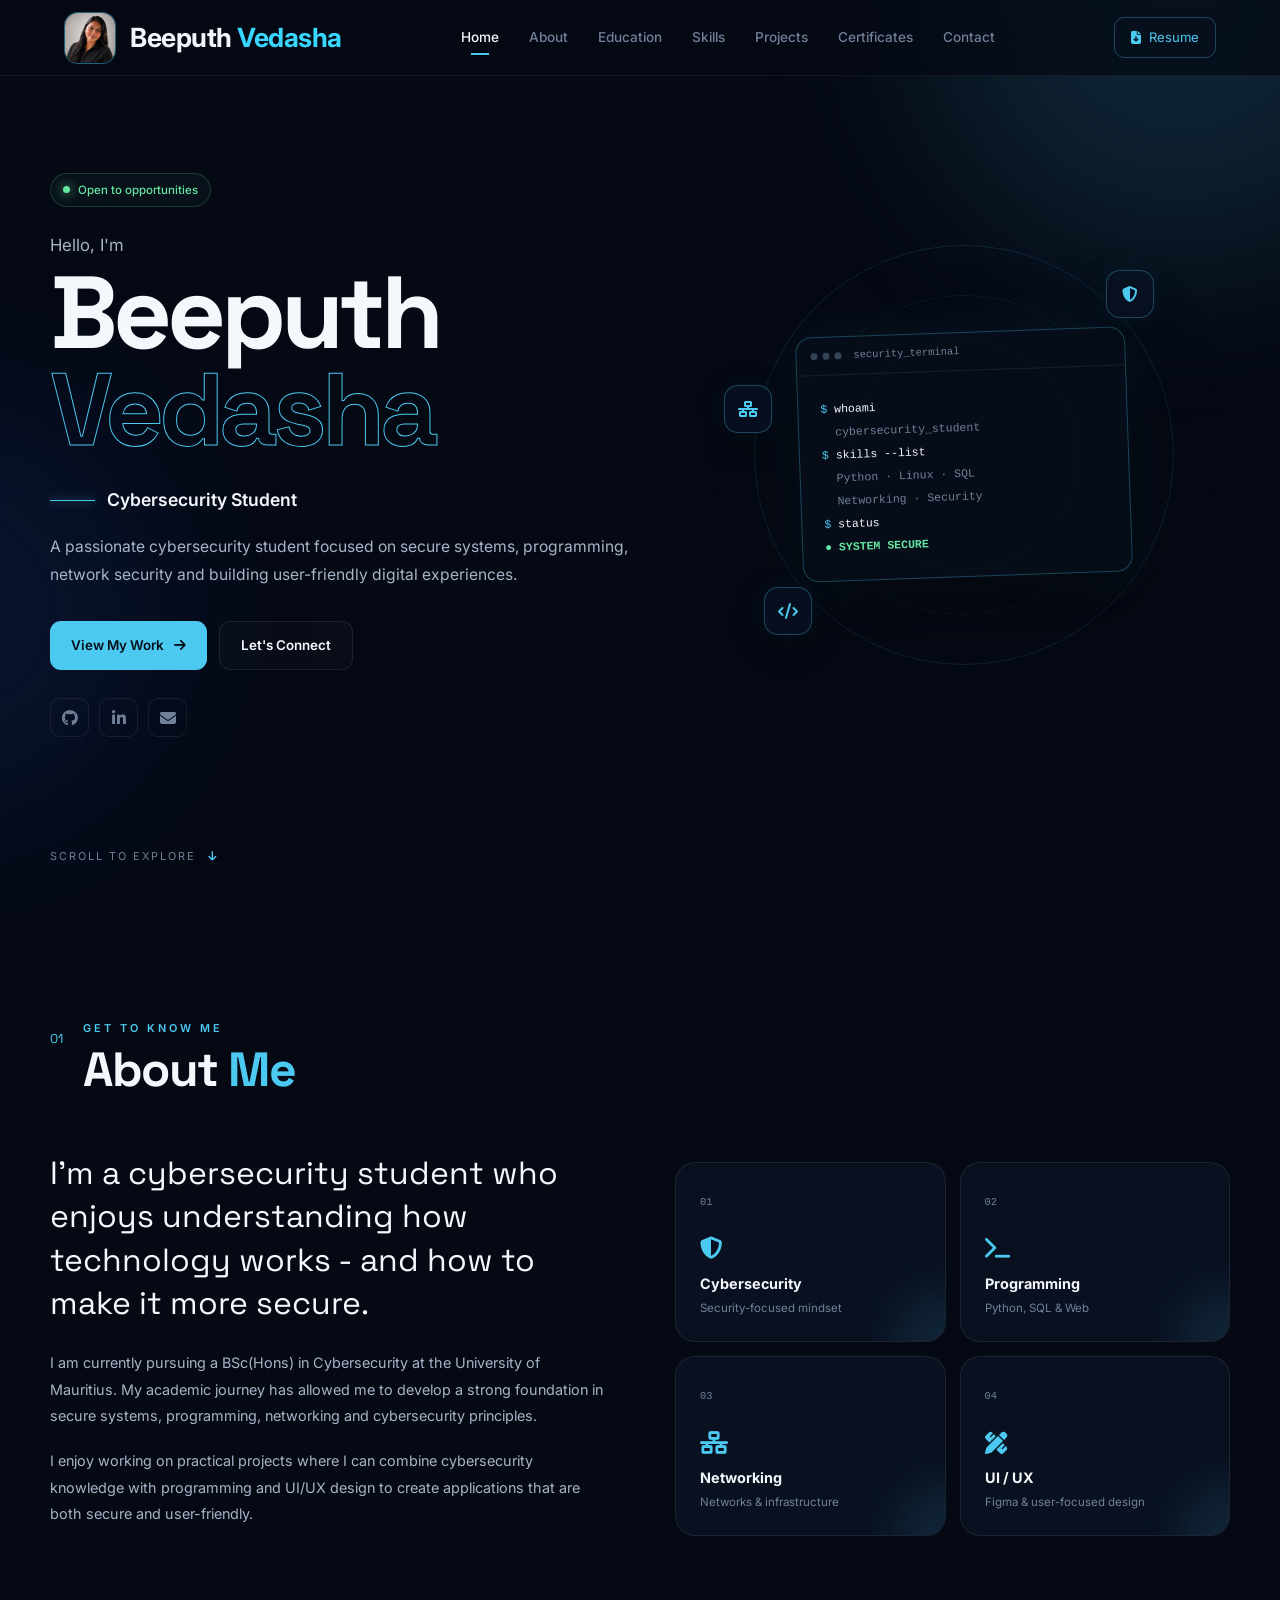
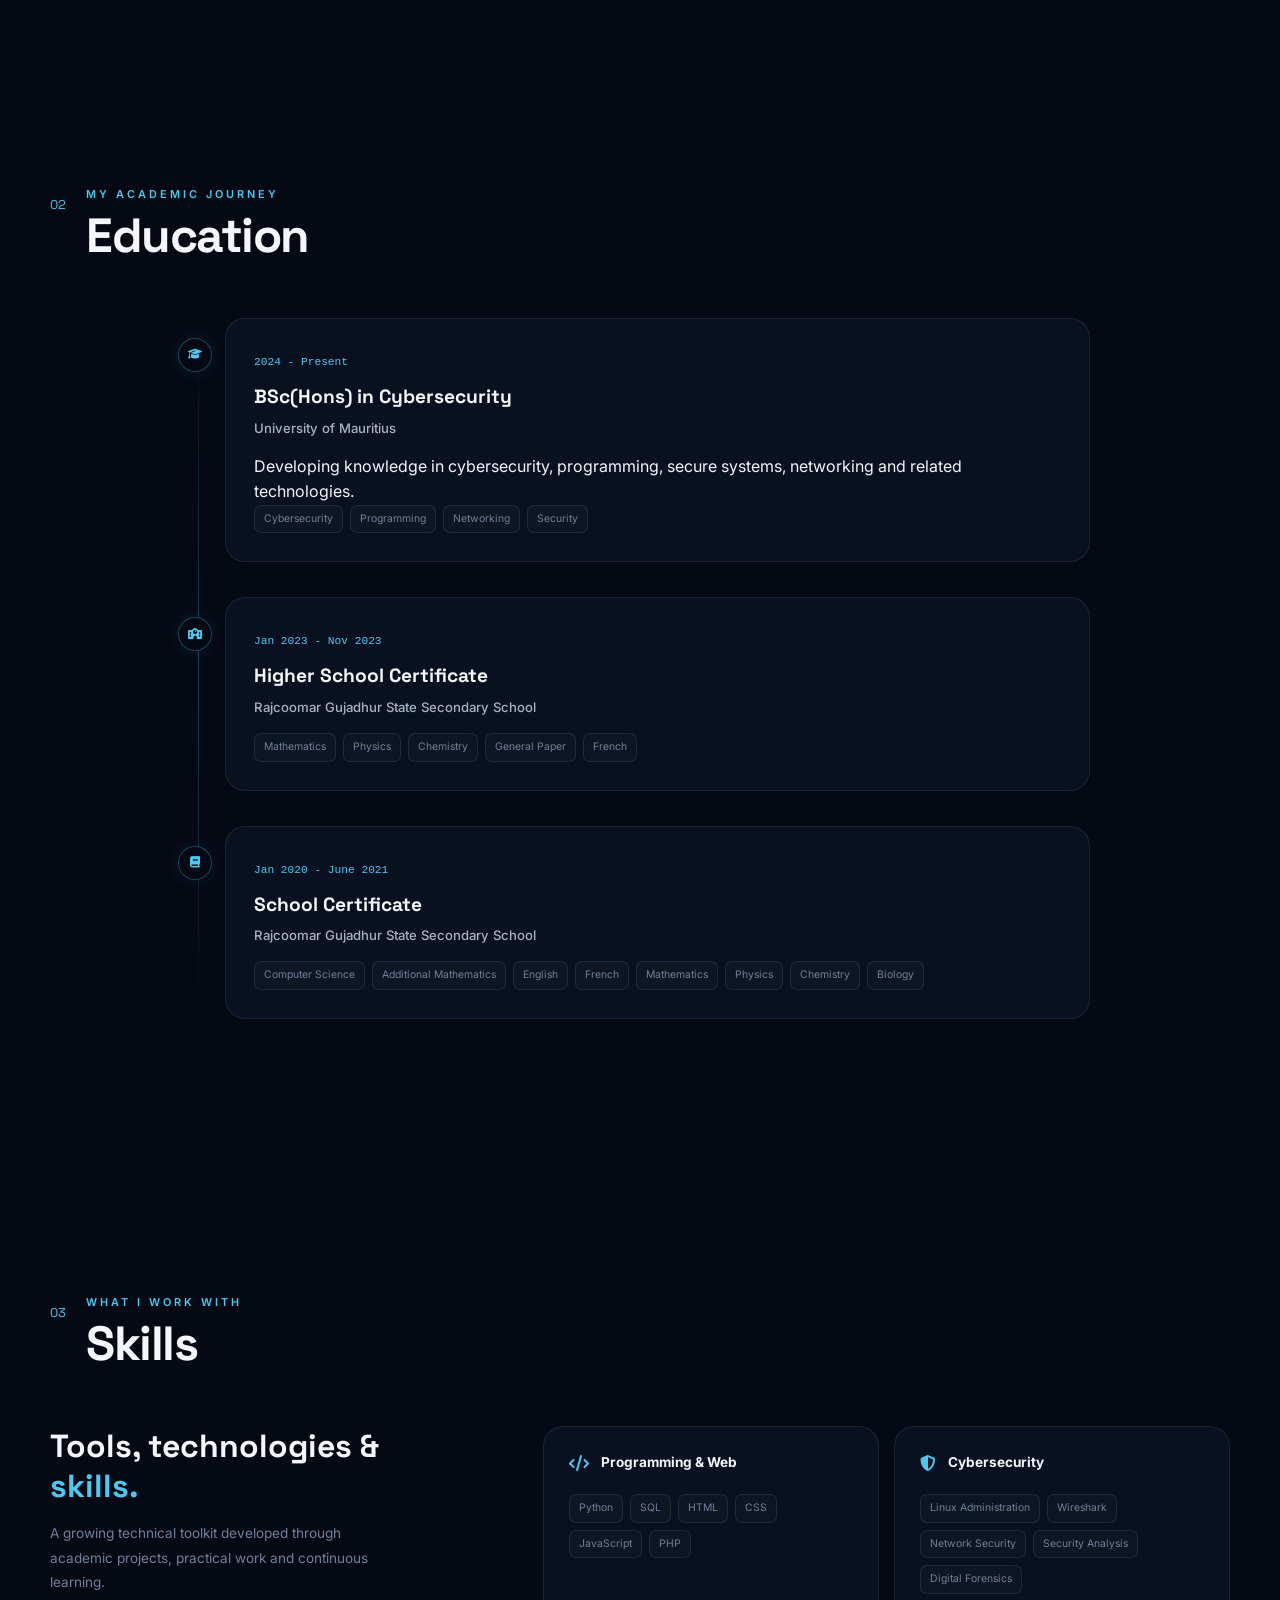
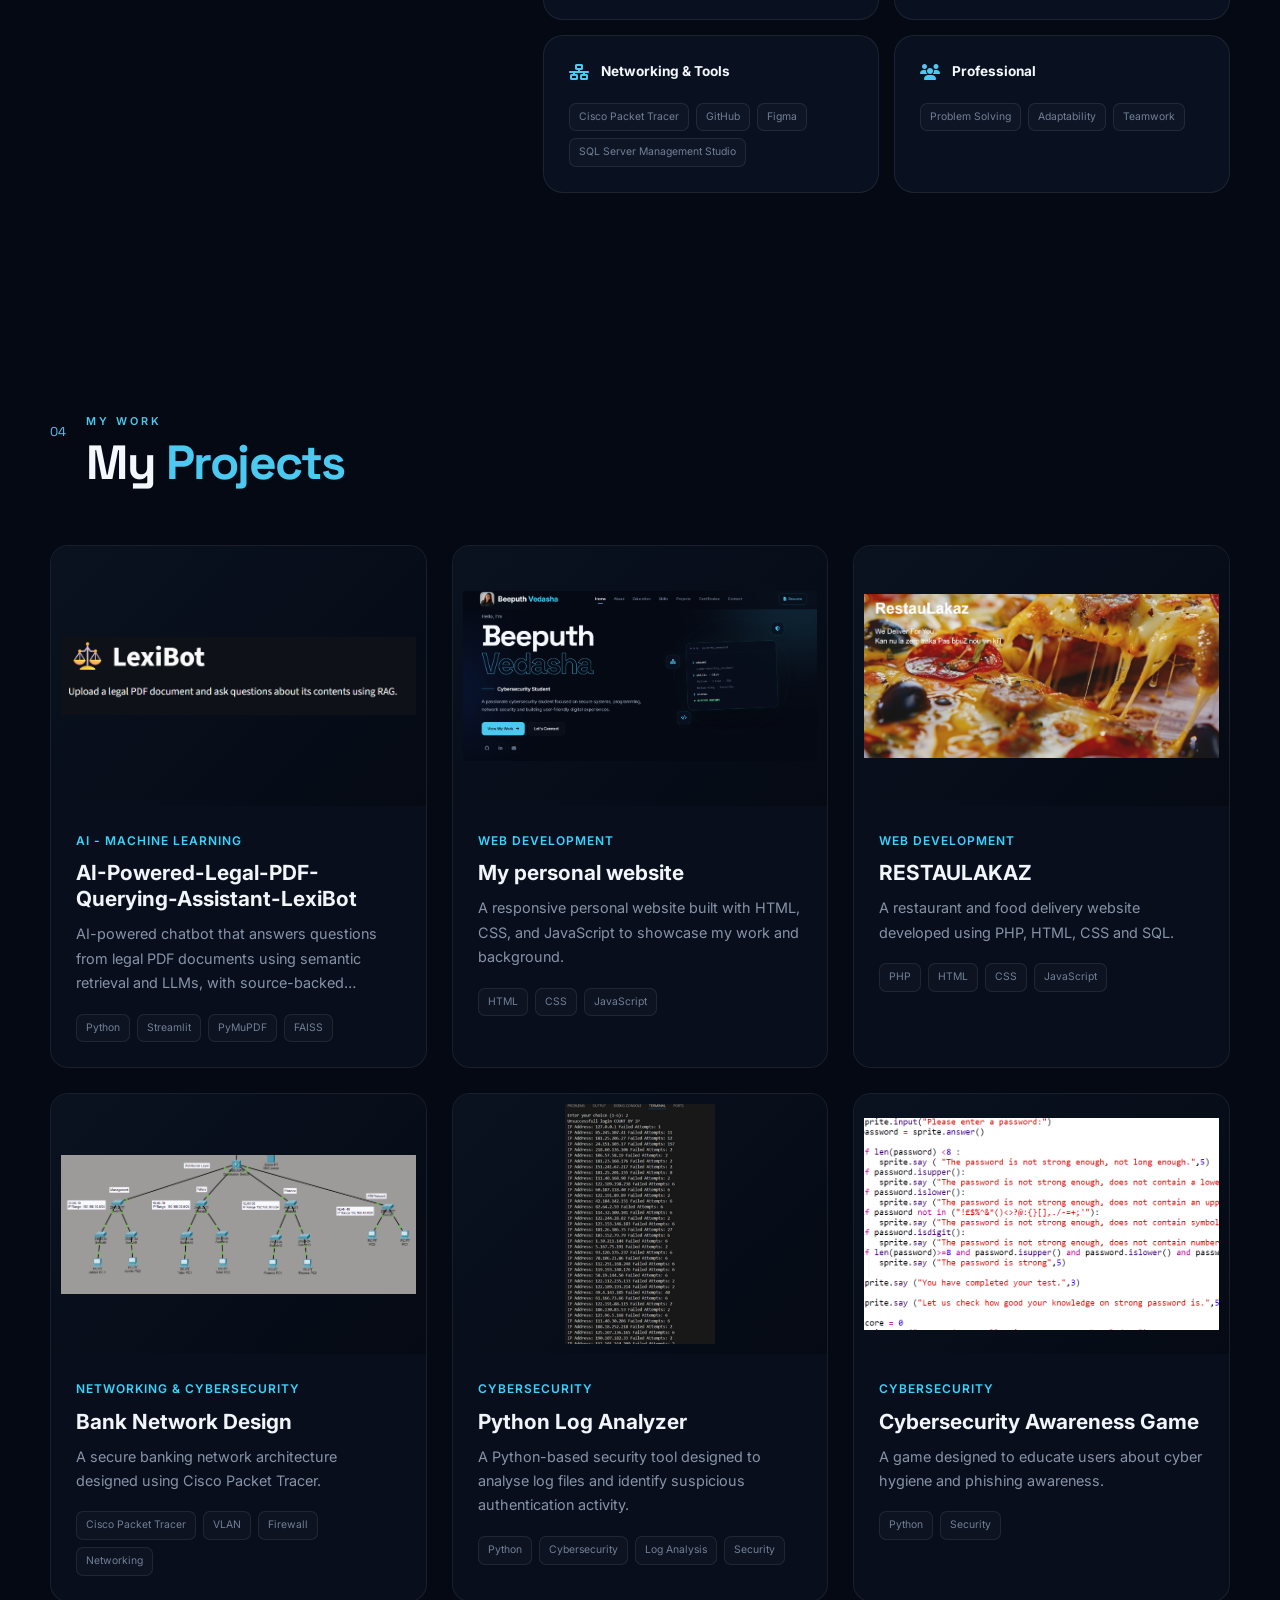
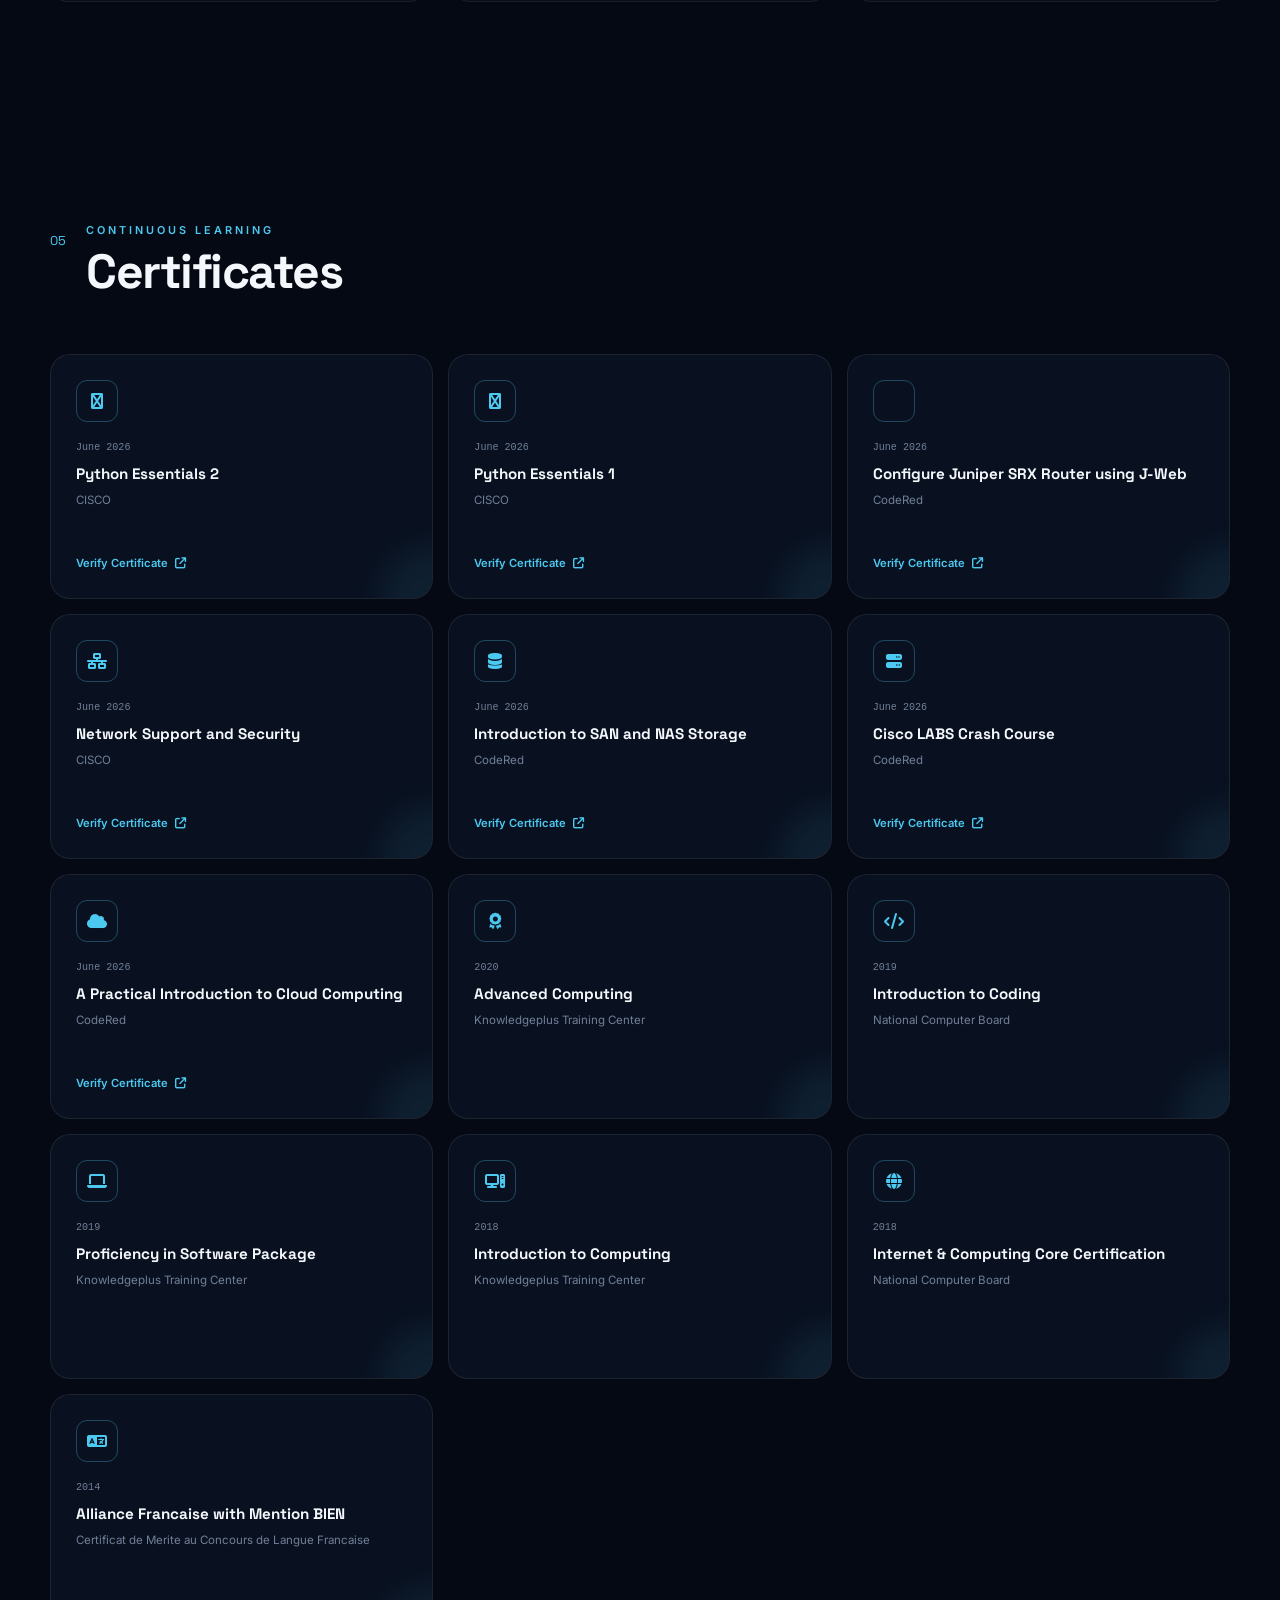
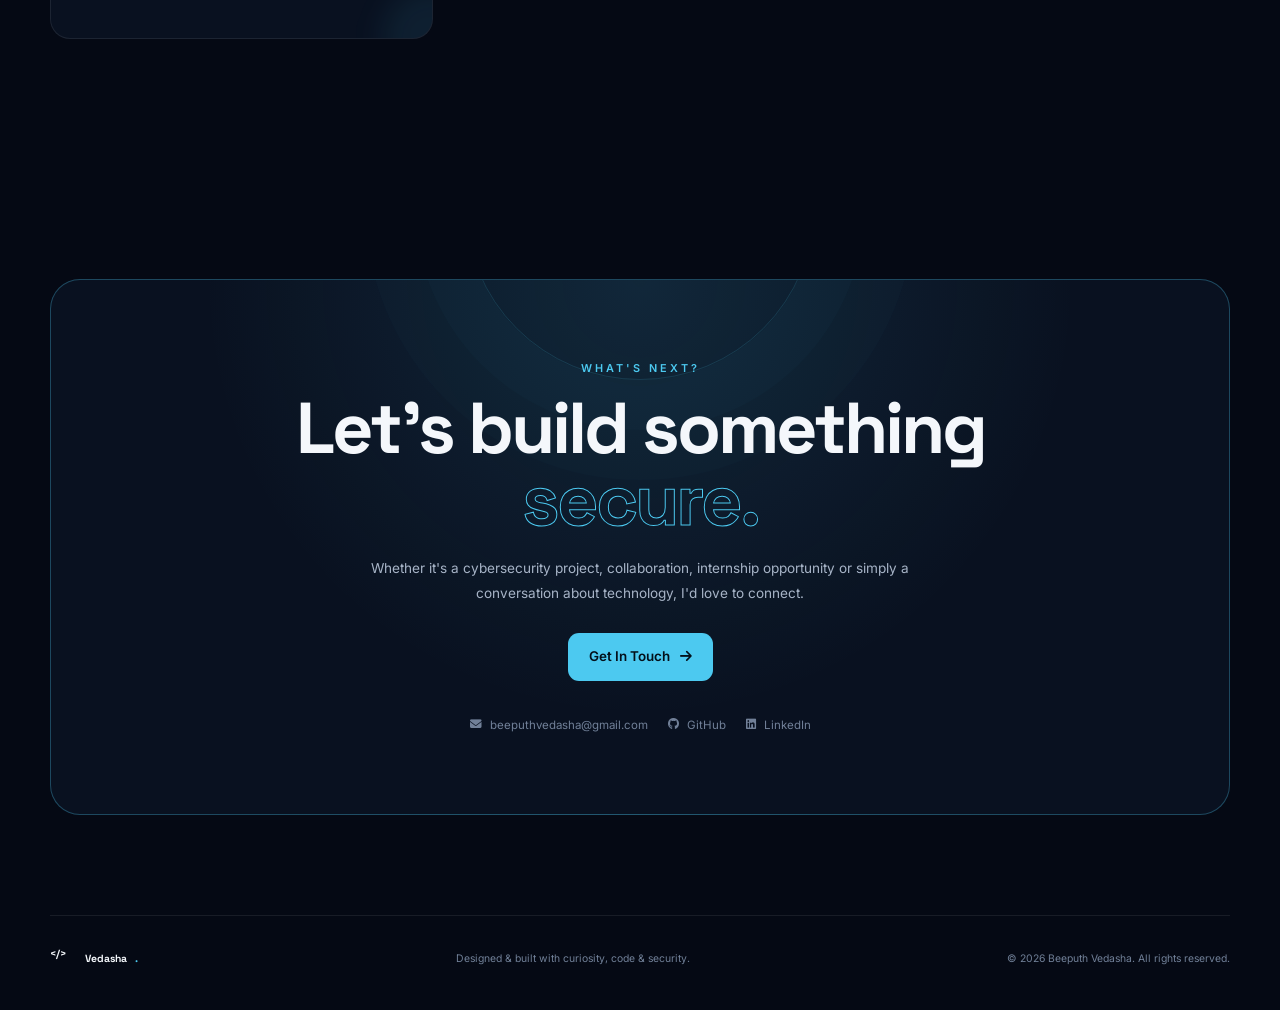
==== commit c4431489: "Add Additional Mathematics and English to tags" ====
--- a/index.html
+++ b/index.html
@@ -796,7 +796,7 @@
     "email": "beeputhvedasha@gmail.com",
     "github": "https://github.com/Vedasha2811",
     "linkedin": "https://www.linkedin.com/in/vedasha-beeputh-0332752b6/",
-    "resume": "https://drive.google.com/file/d/15mixA8l2l1FQElLU-_u4H2y-YmnuvO-x/view?usp=drive_link"
+    "resume": "https://drive.google.com/file/d/129nf2TyWbirxgjMJE6jXpA-WVgwjDRUH/view?usp=sharing"
   },
   "about": {
     "largeText": "I'm a cybersecurity student who enjoys understanding how technology works - and how to make it more secure.",
@@ -825,7 +825,7 @@
       "title": "School Certificate",
       "institution": "Rajcoomar Gujadhur State Secondary School",
       "description": "",
-      "tags": ["Computer Science", "Mathematics", "Physics", "Chemistry", "Biology"]
+      "tags": ["Computer Science","Additional Mathematics","English","French", "Mathematics", "Physics", "Chemistry", "Biology"]
     }
   ],
   "skills": [
@@ -1506,4 +1506,4 @@
 </script>
 
 </body>
-</html>+</html>
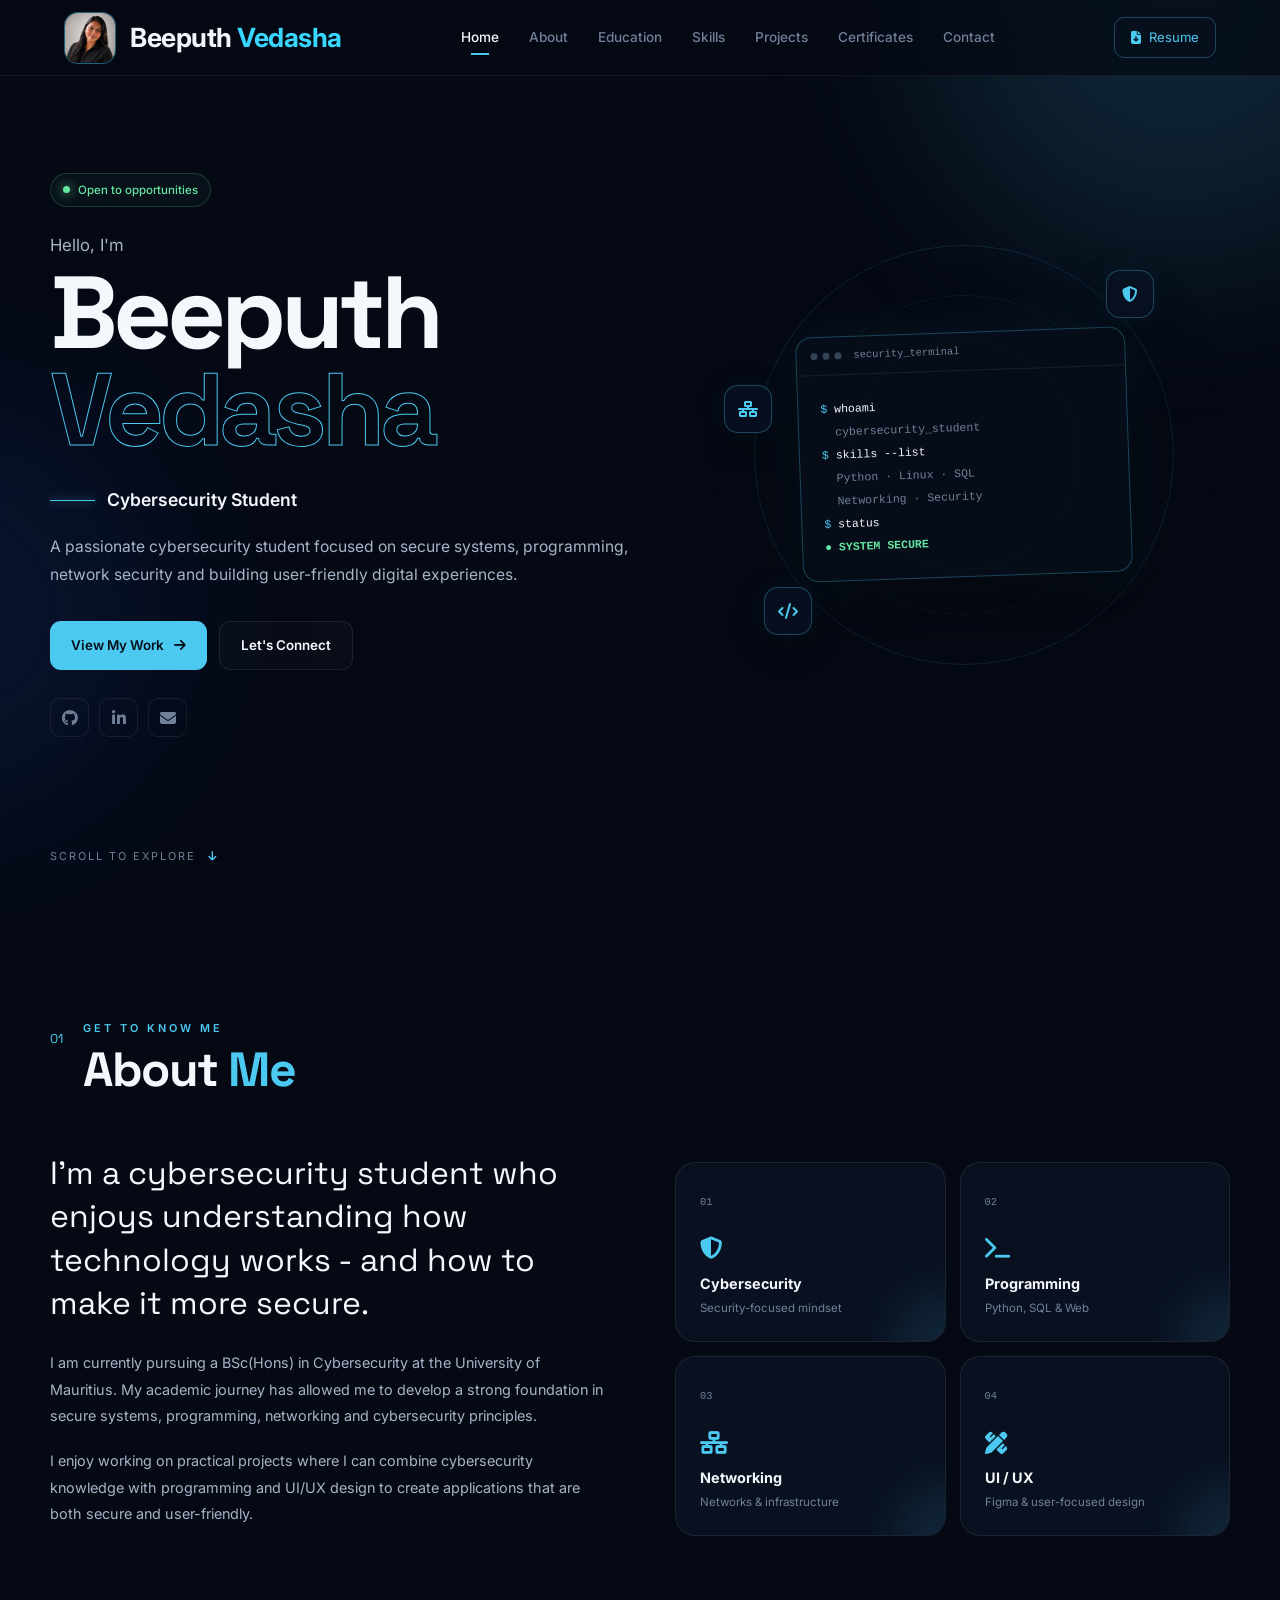
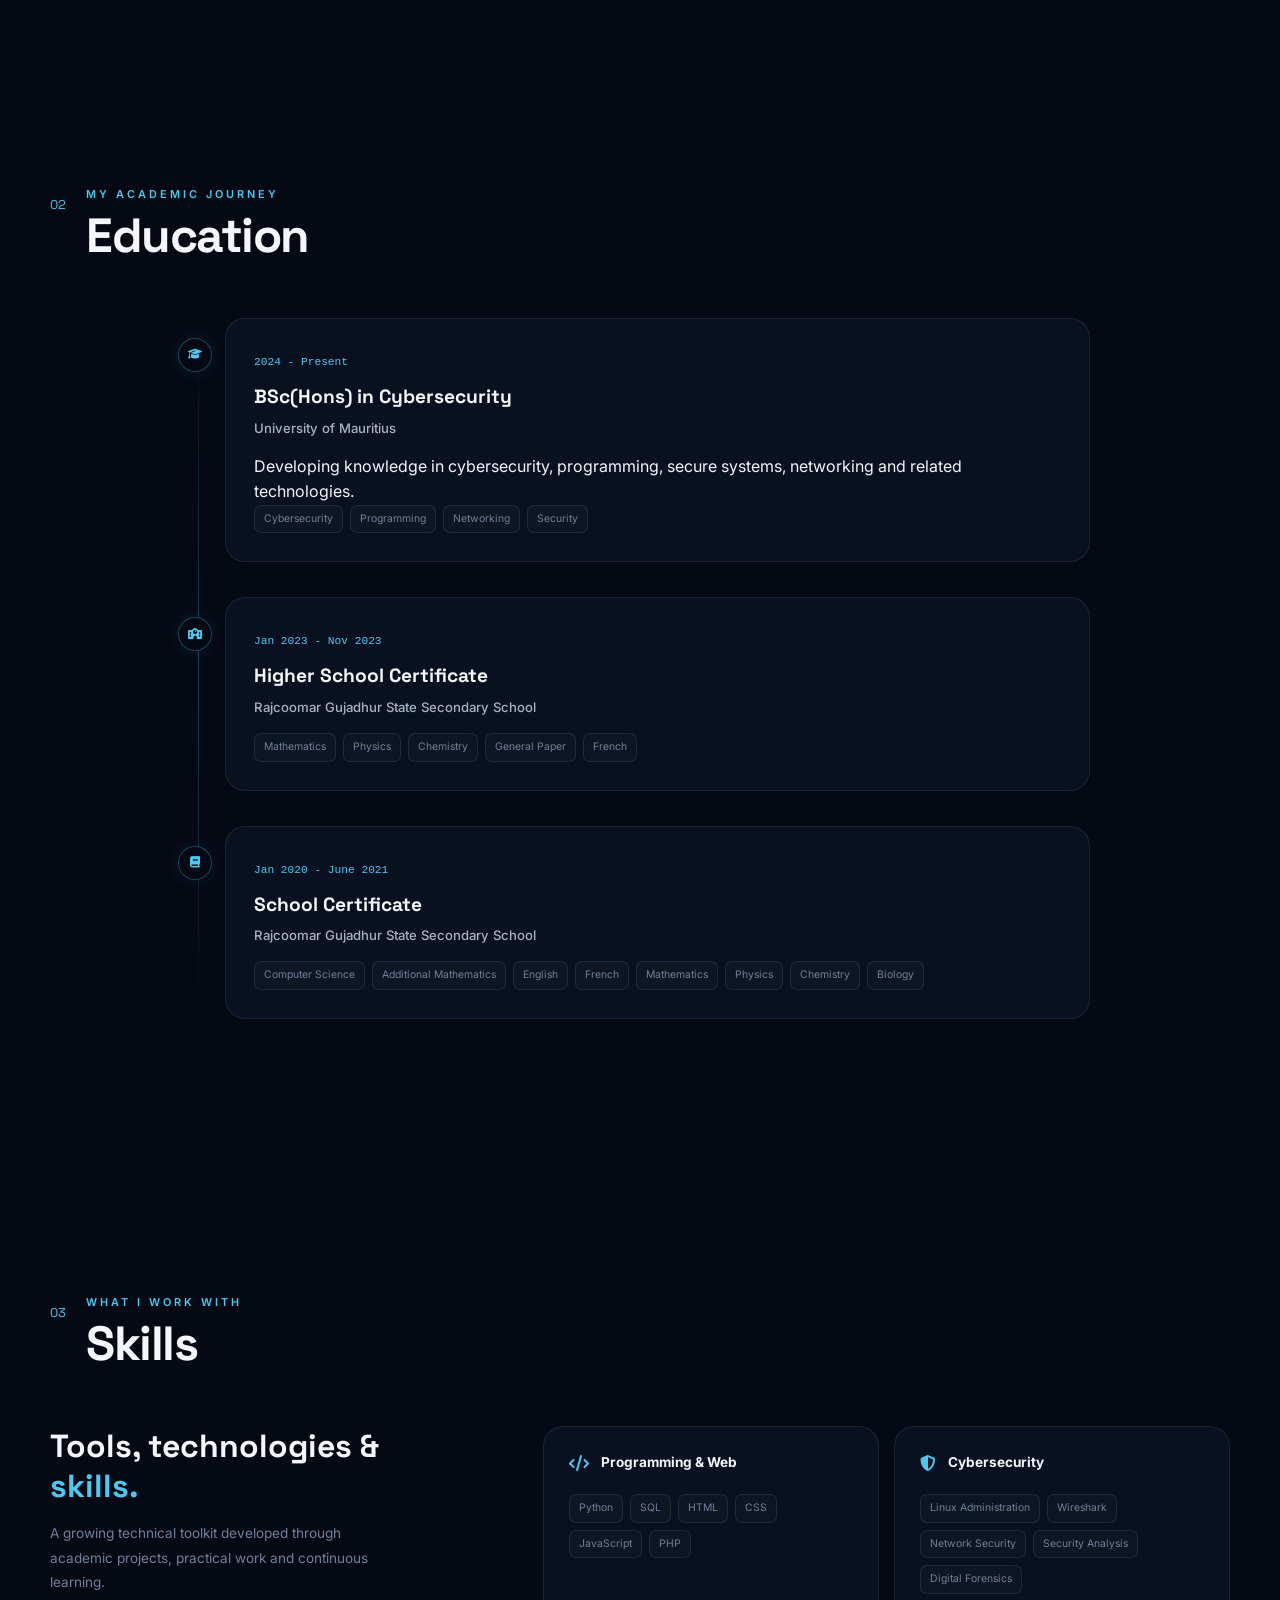
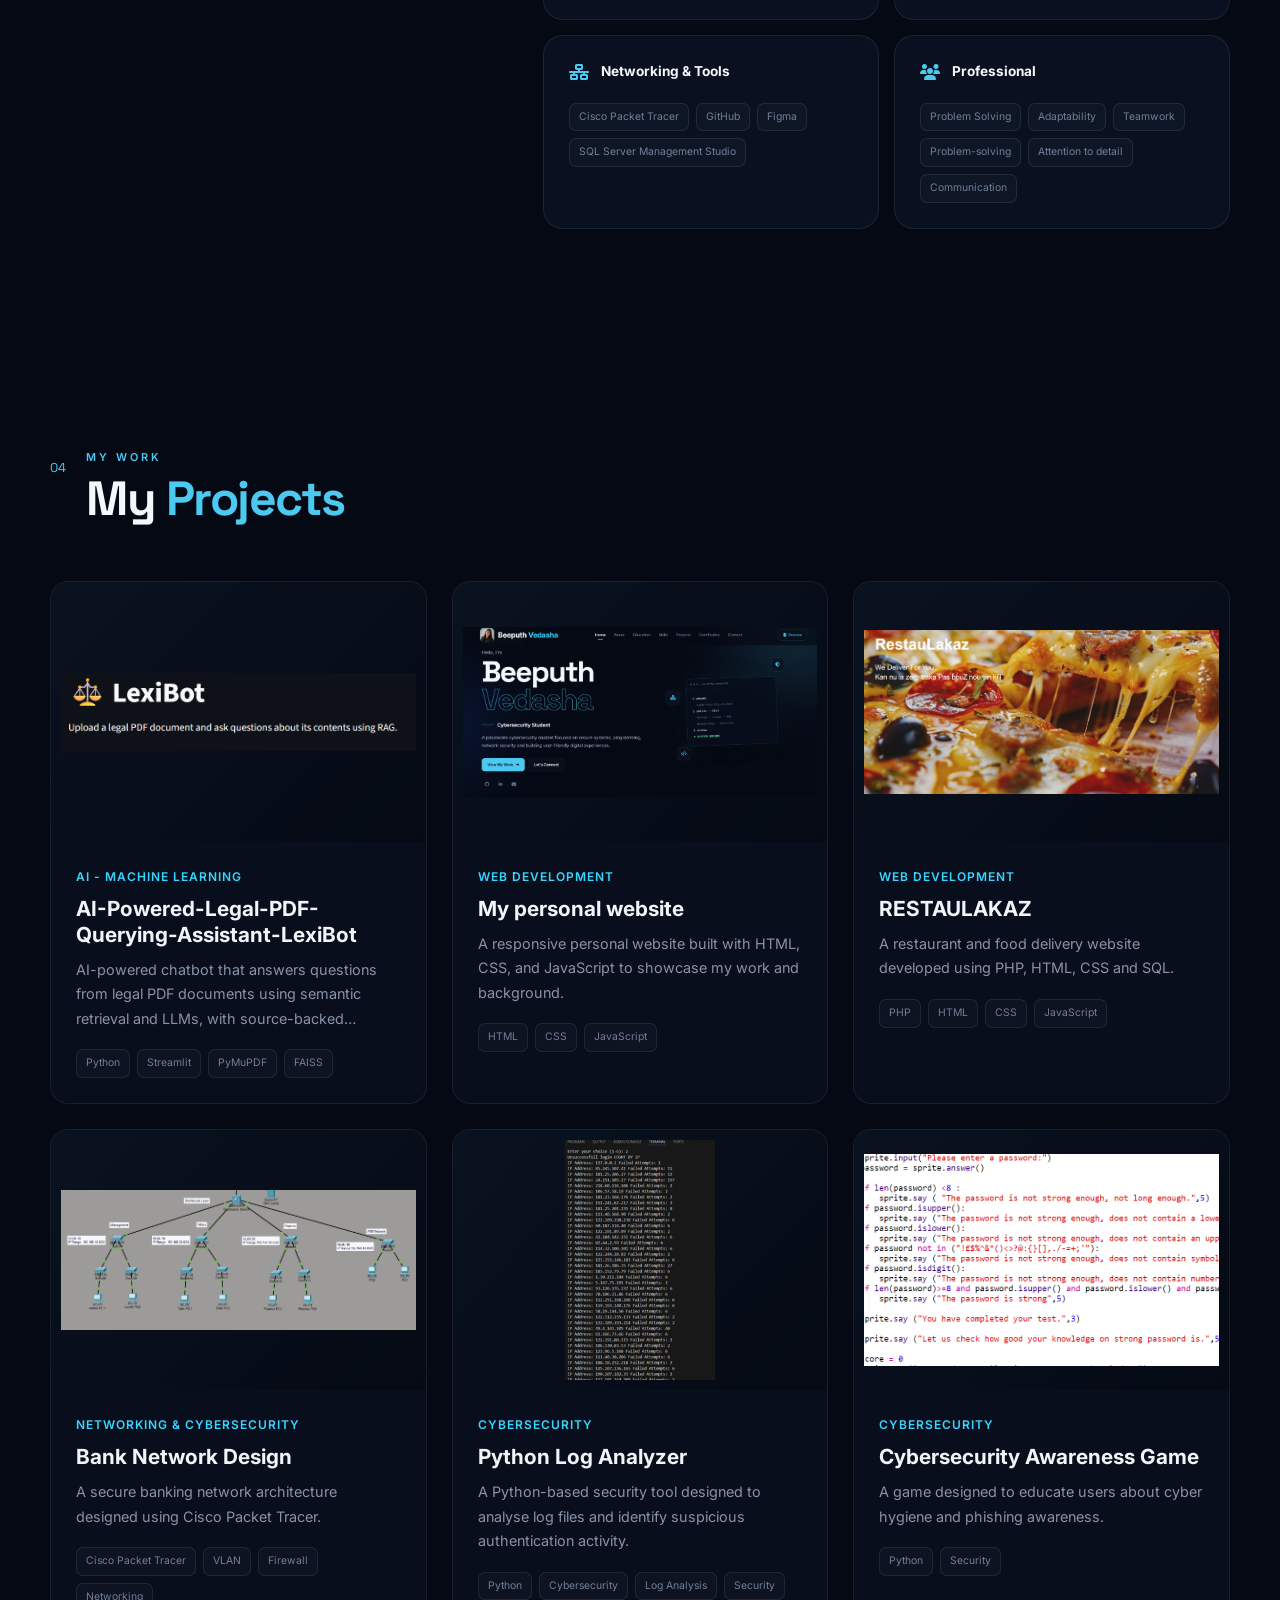
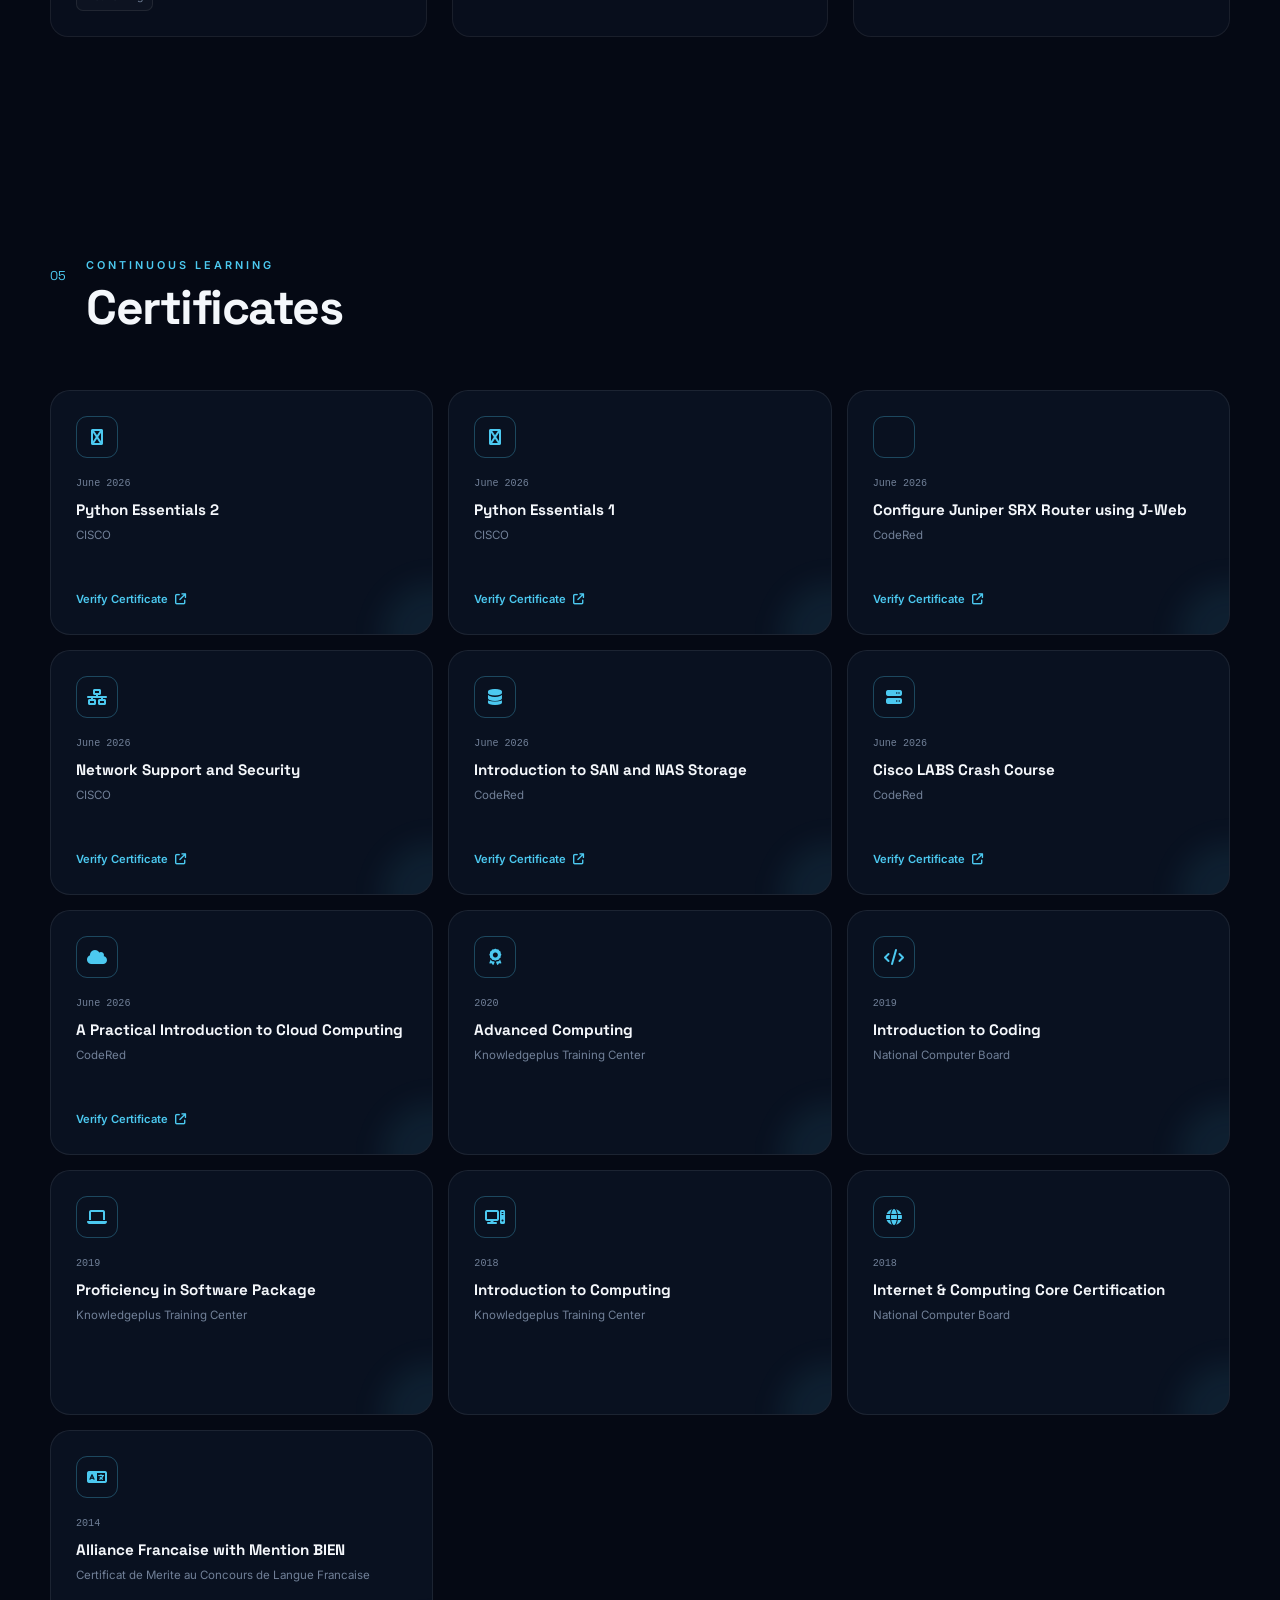
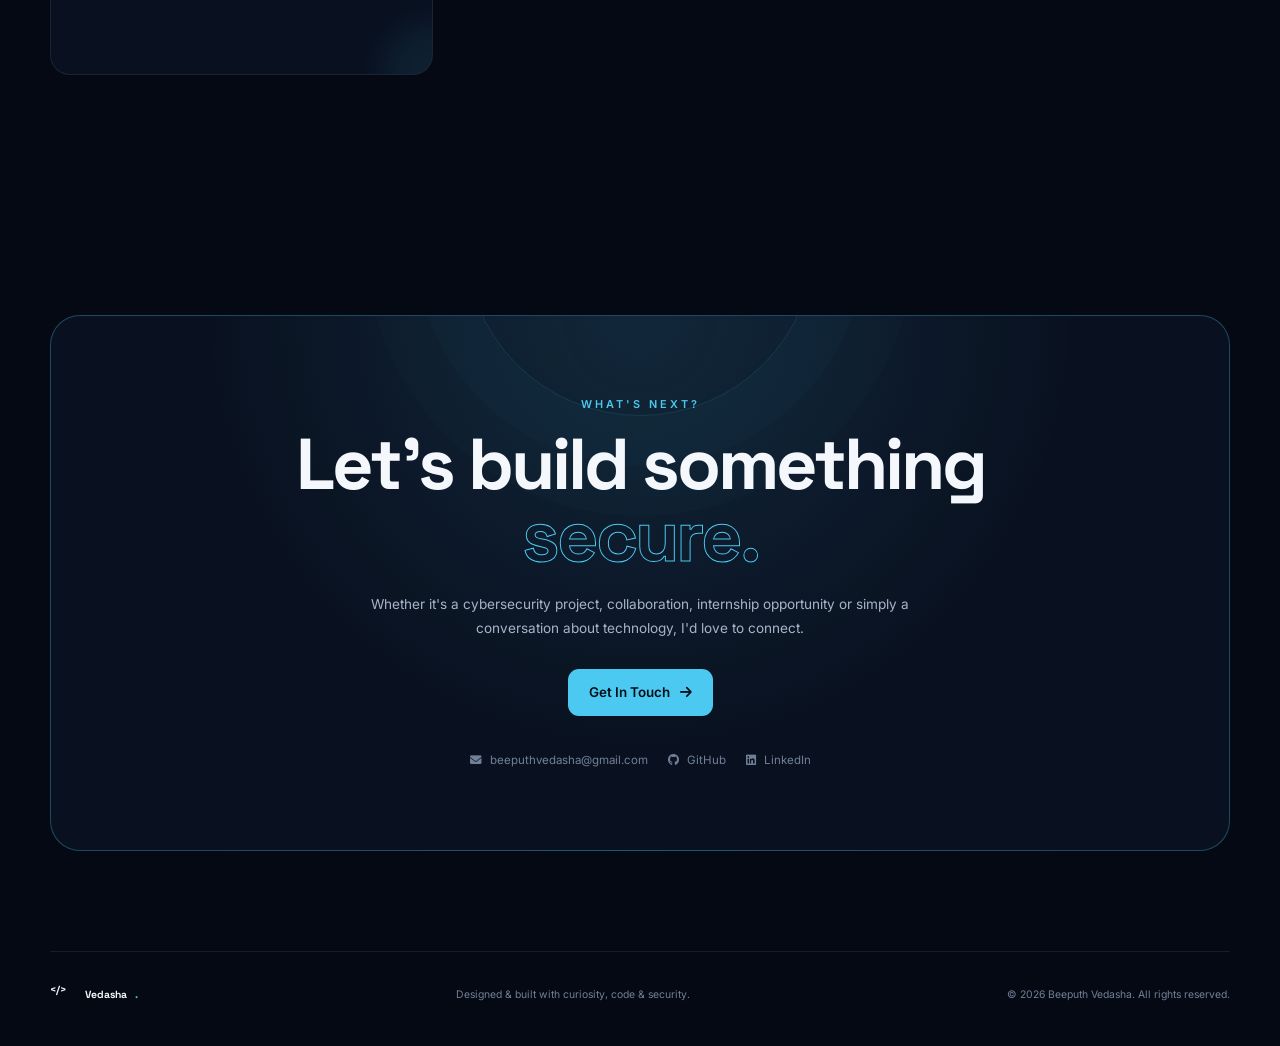
==== commit 01636425: "Add more skills to Professional category" ====
--- a/index.html
+++ b/index.html
@@ -847,7 +847,7 @@
     {
       "category": "Professional",
       "icon": "fa-users",
-      "items": ["Problem Solving", "Adaptability", "Teamwork"]
+      "items": ["Problem Solving", "Adaptability", "Teamwork","Problem-solving", "Attention to detail","Communication"]
     }
   ],
   "projects": {
